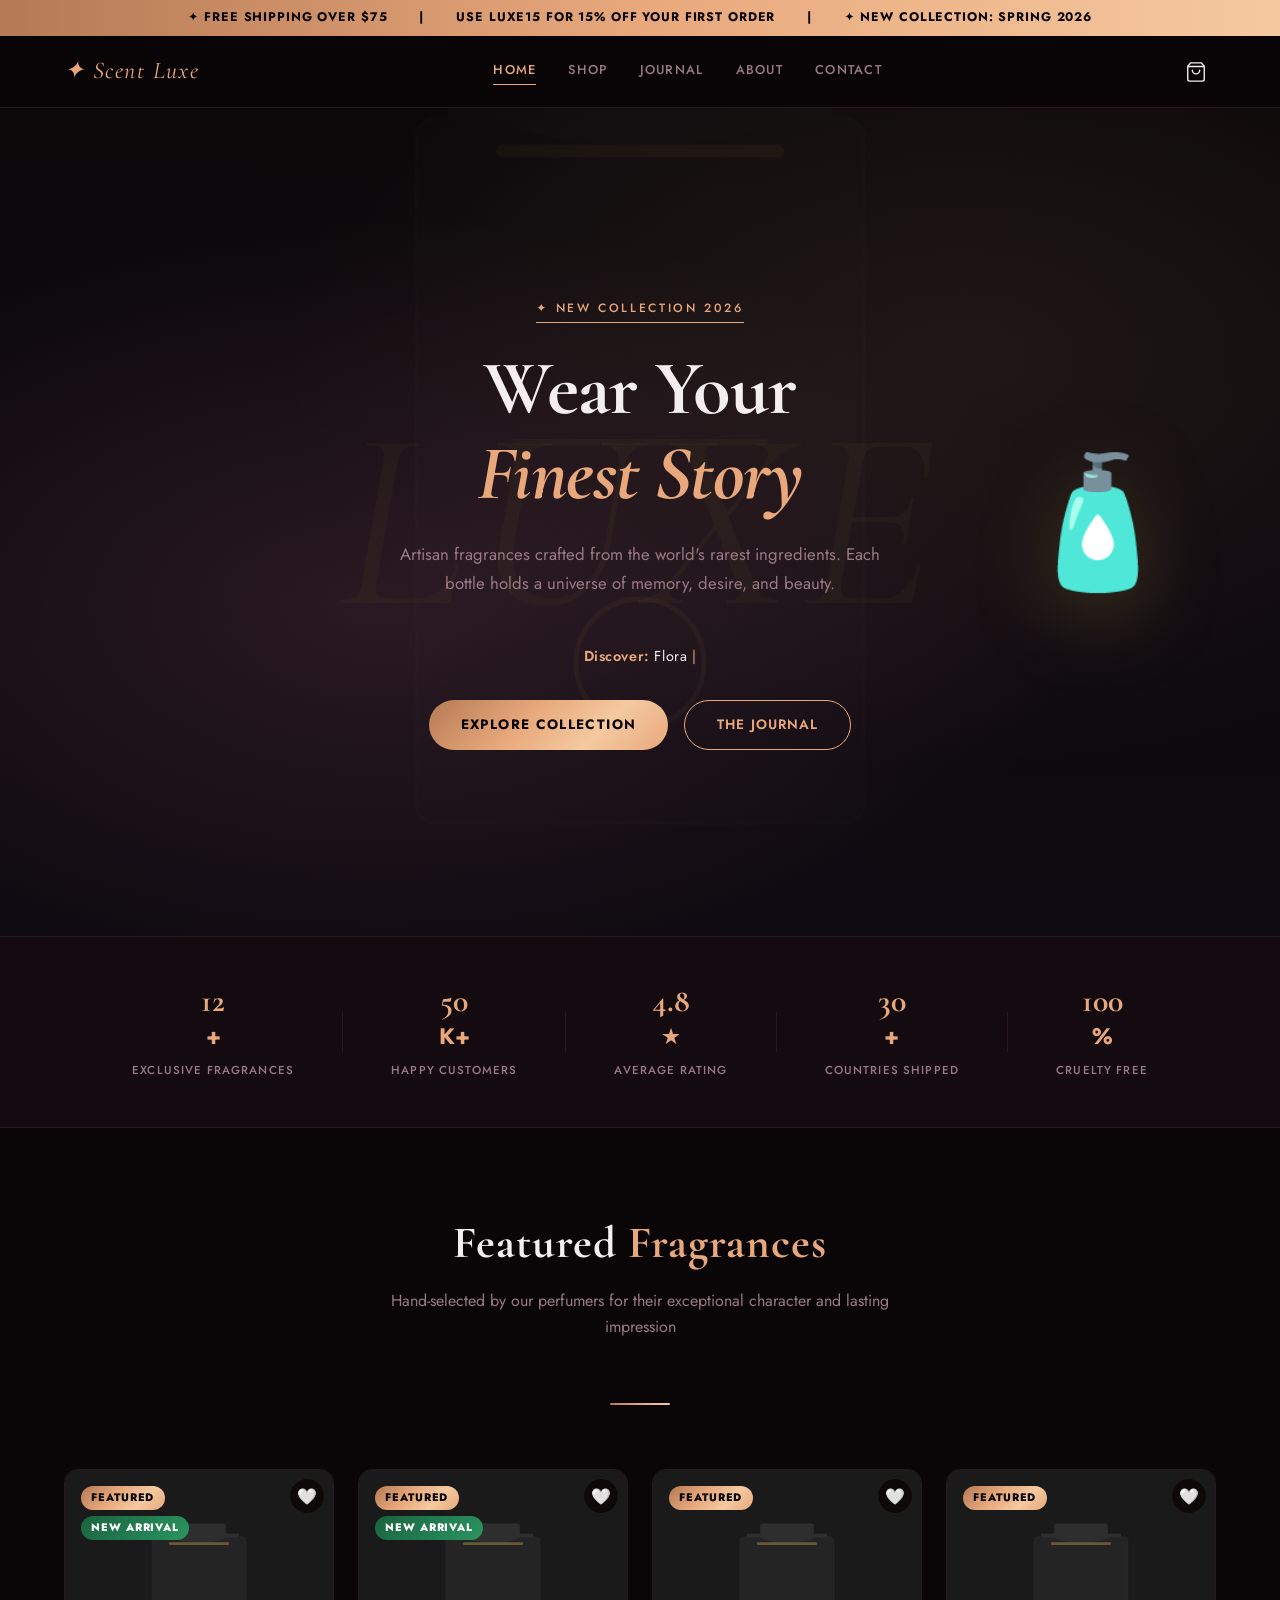
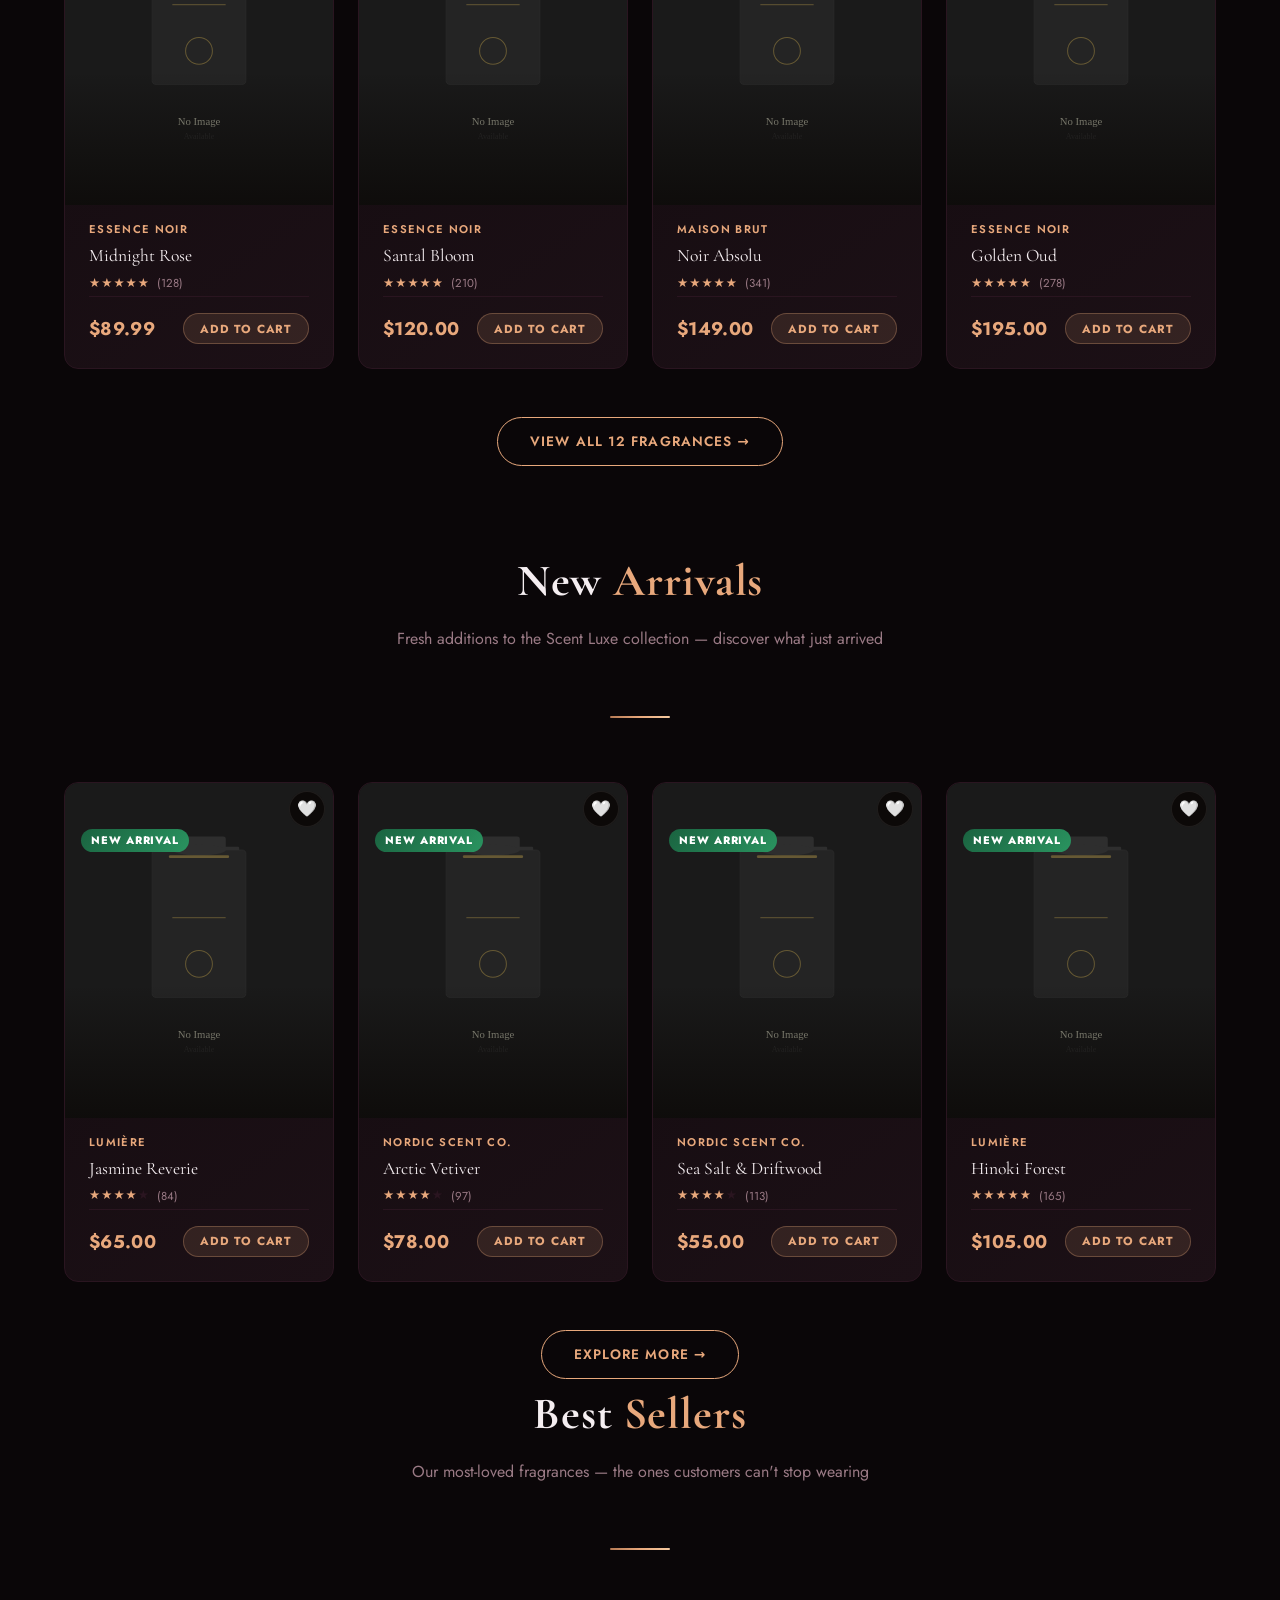
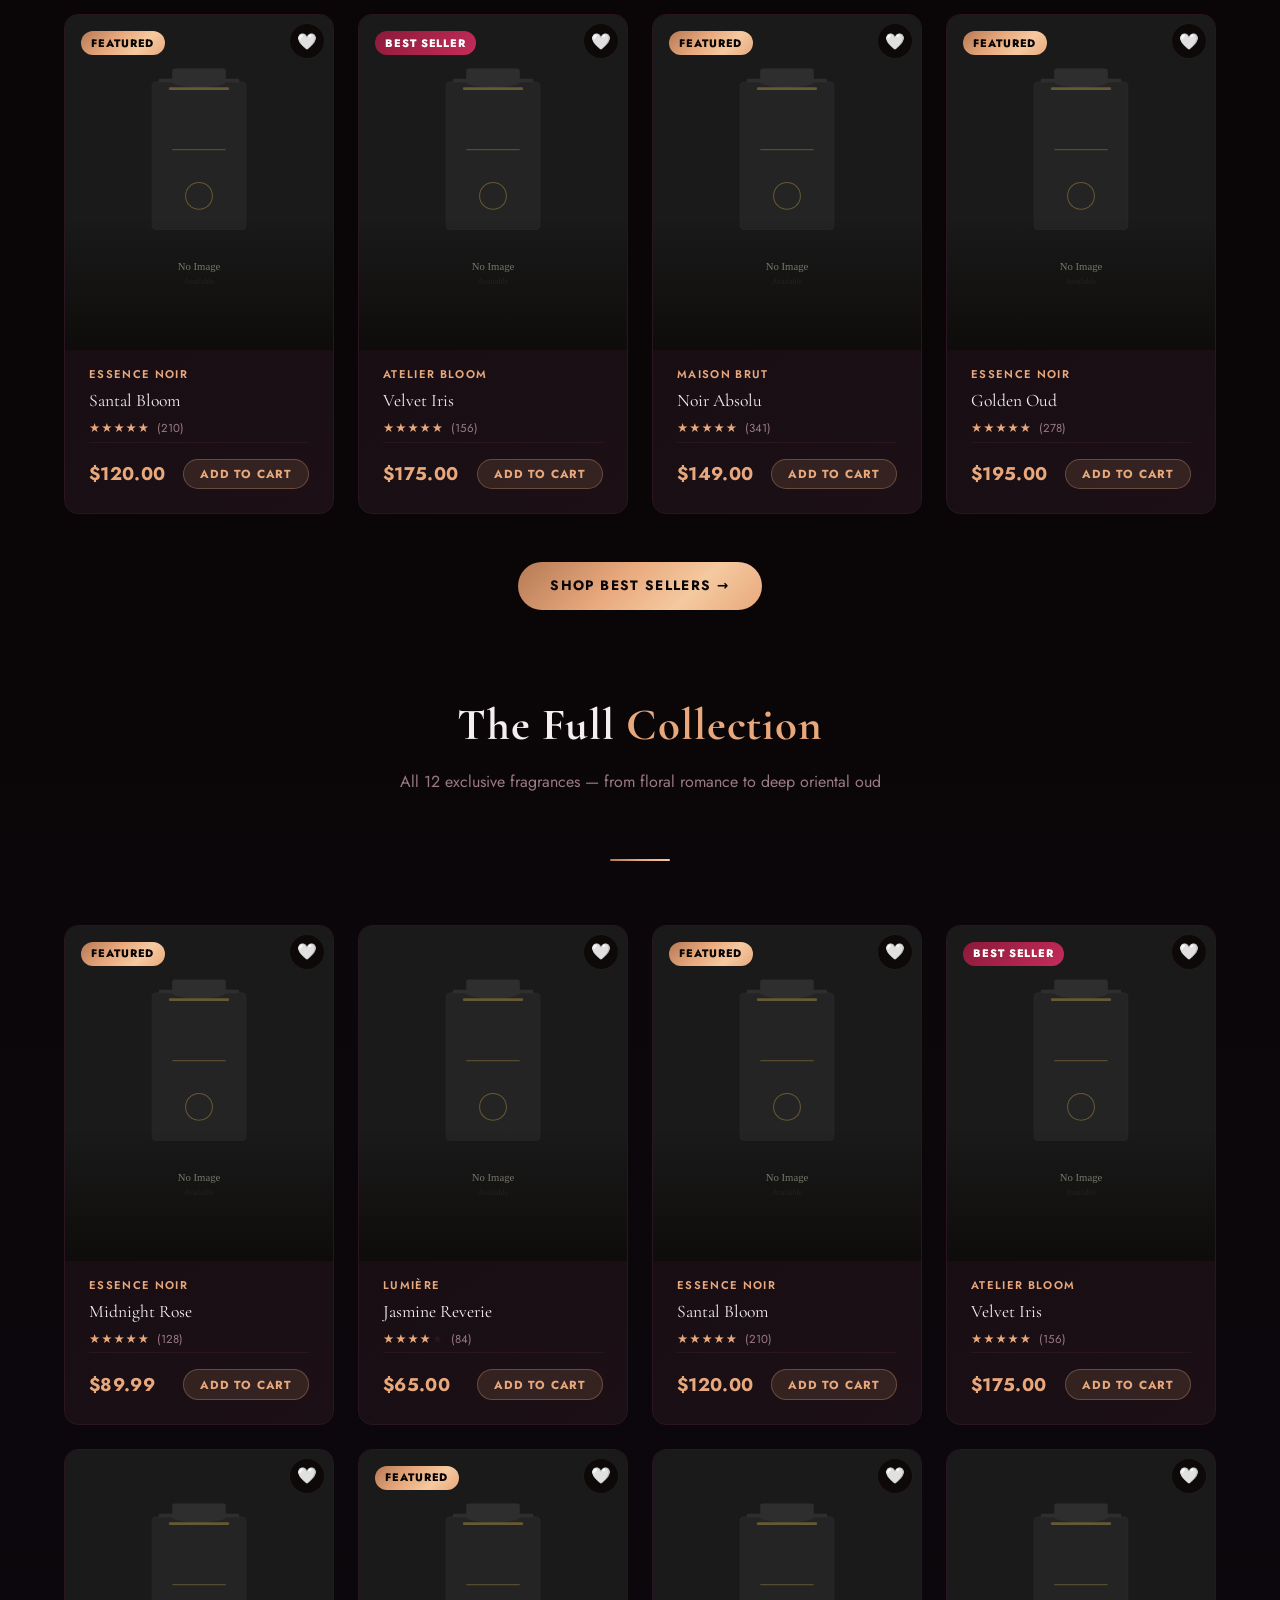
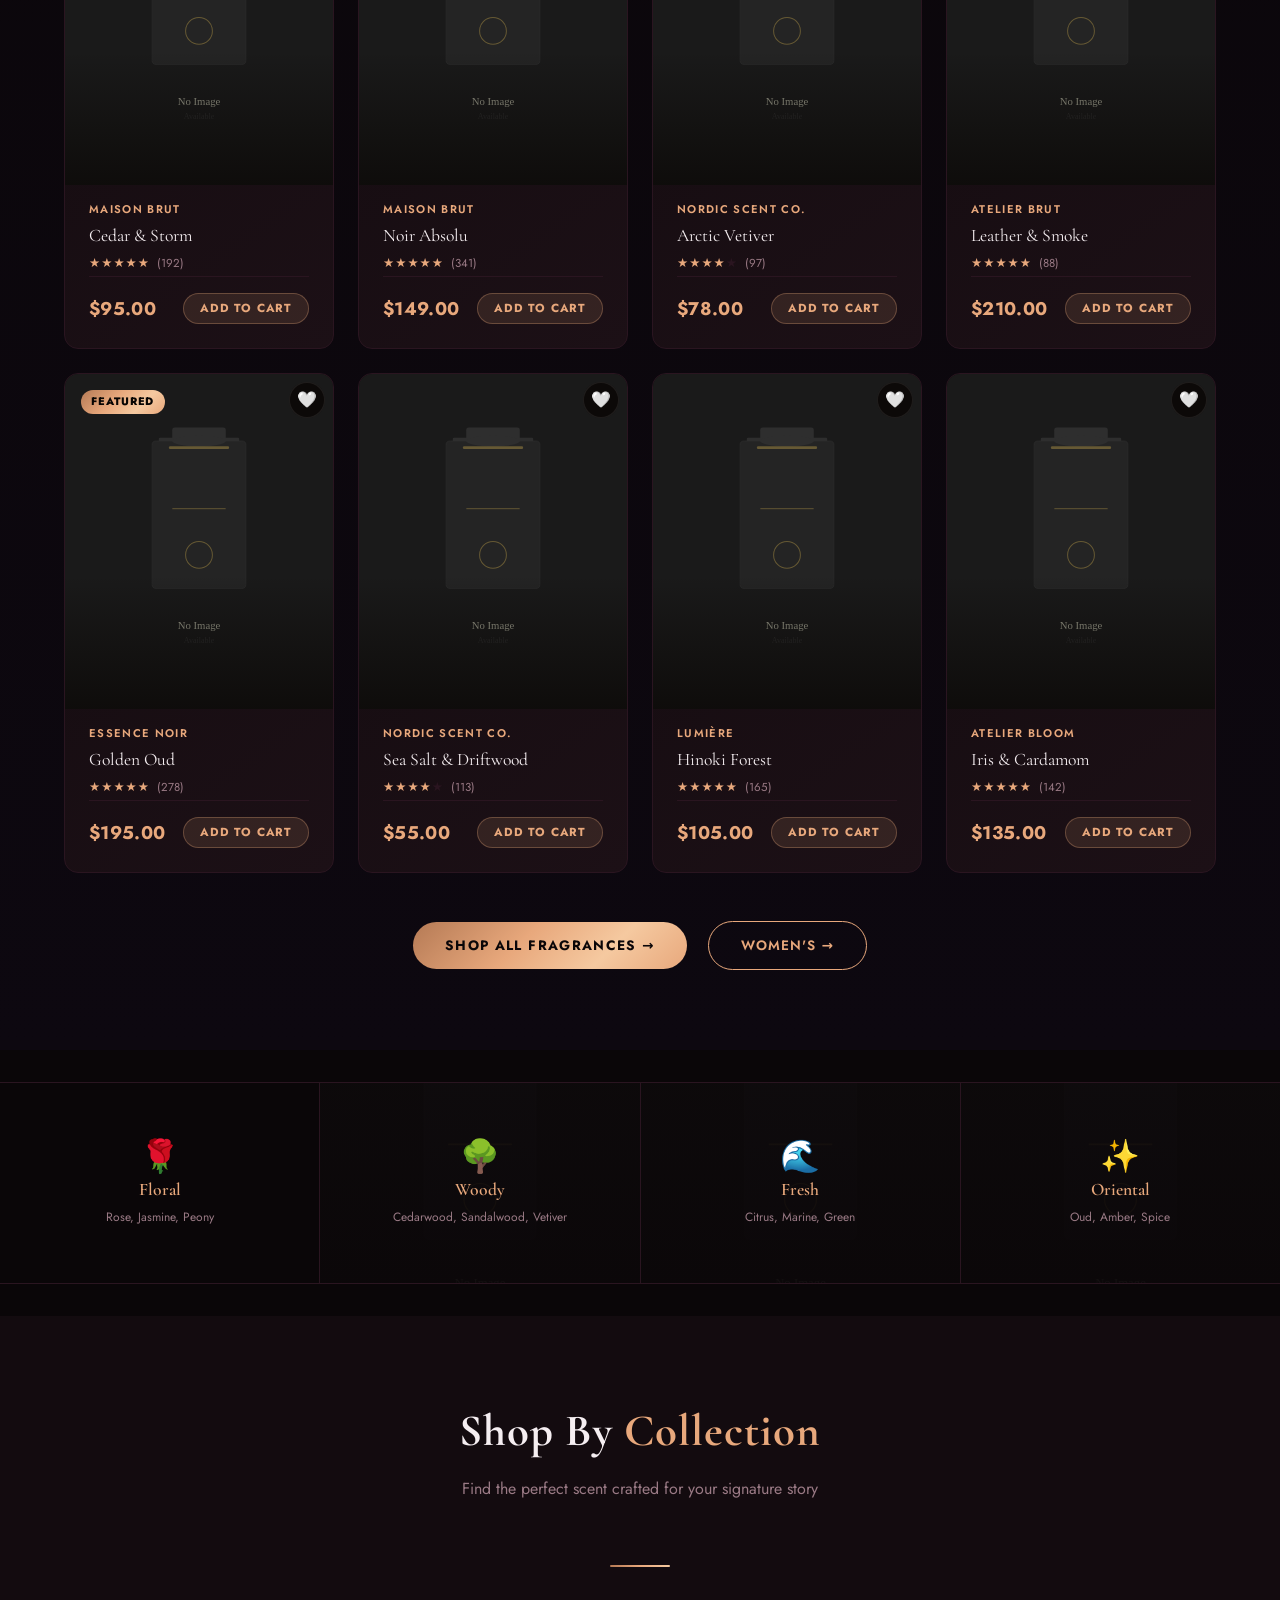
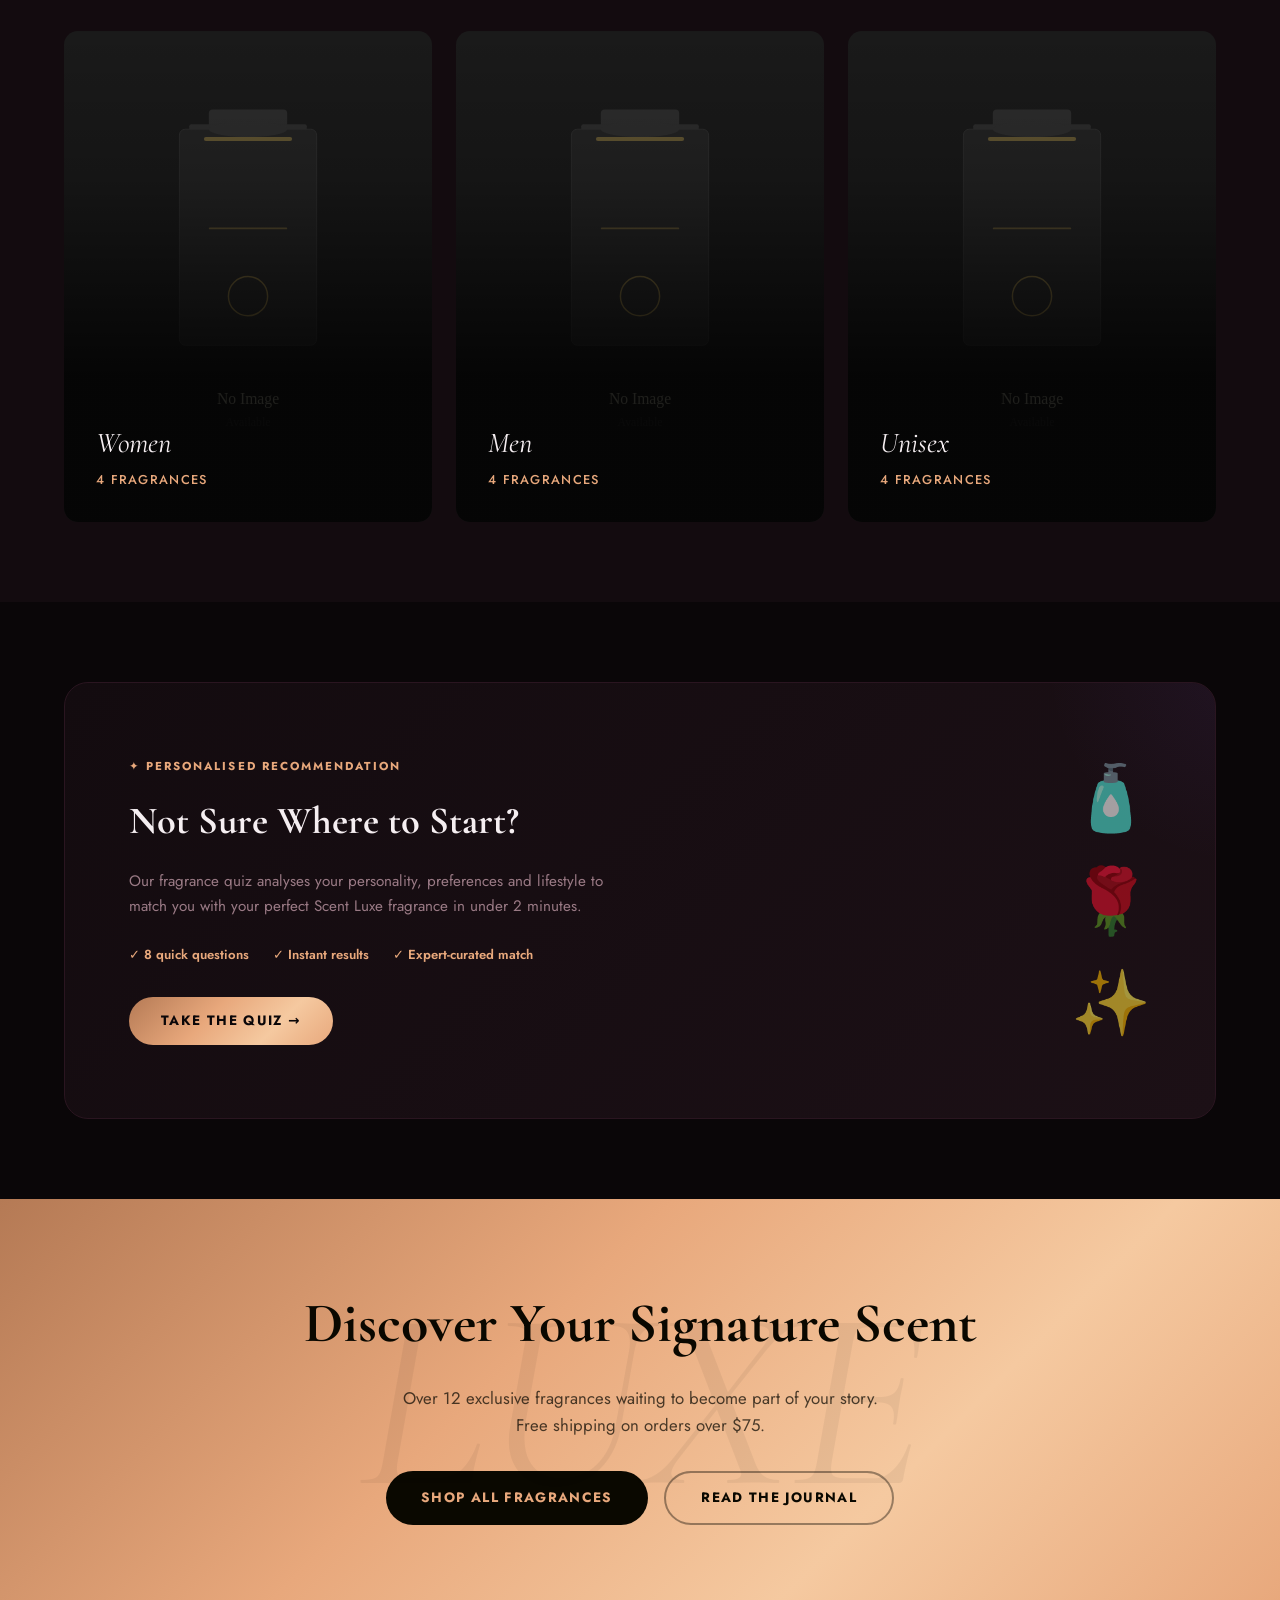
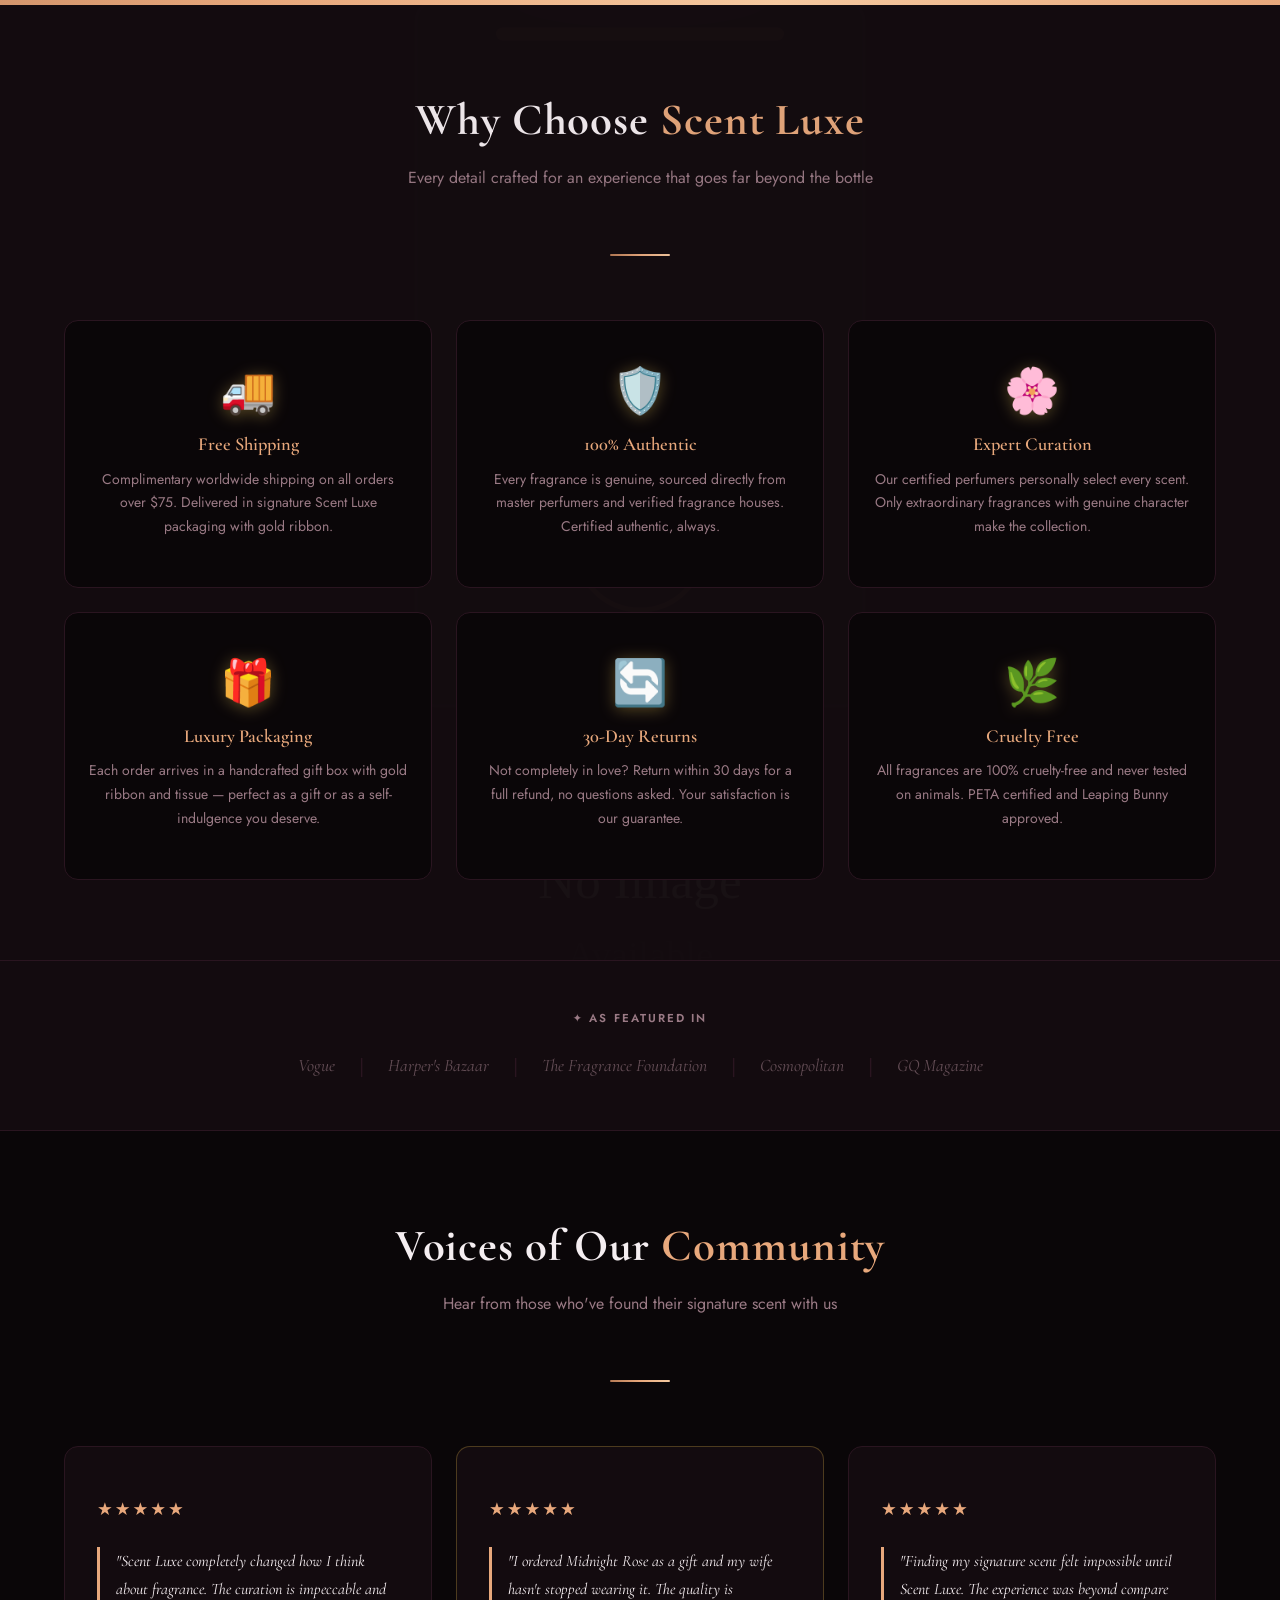
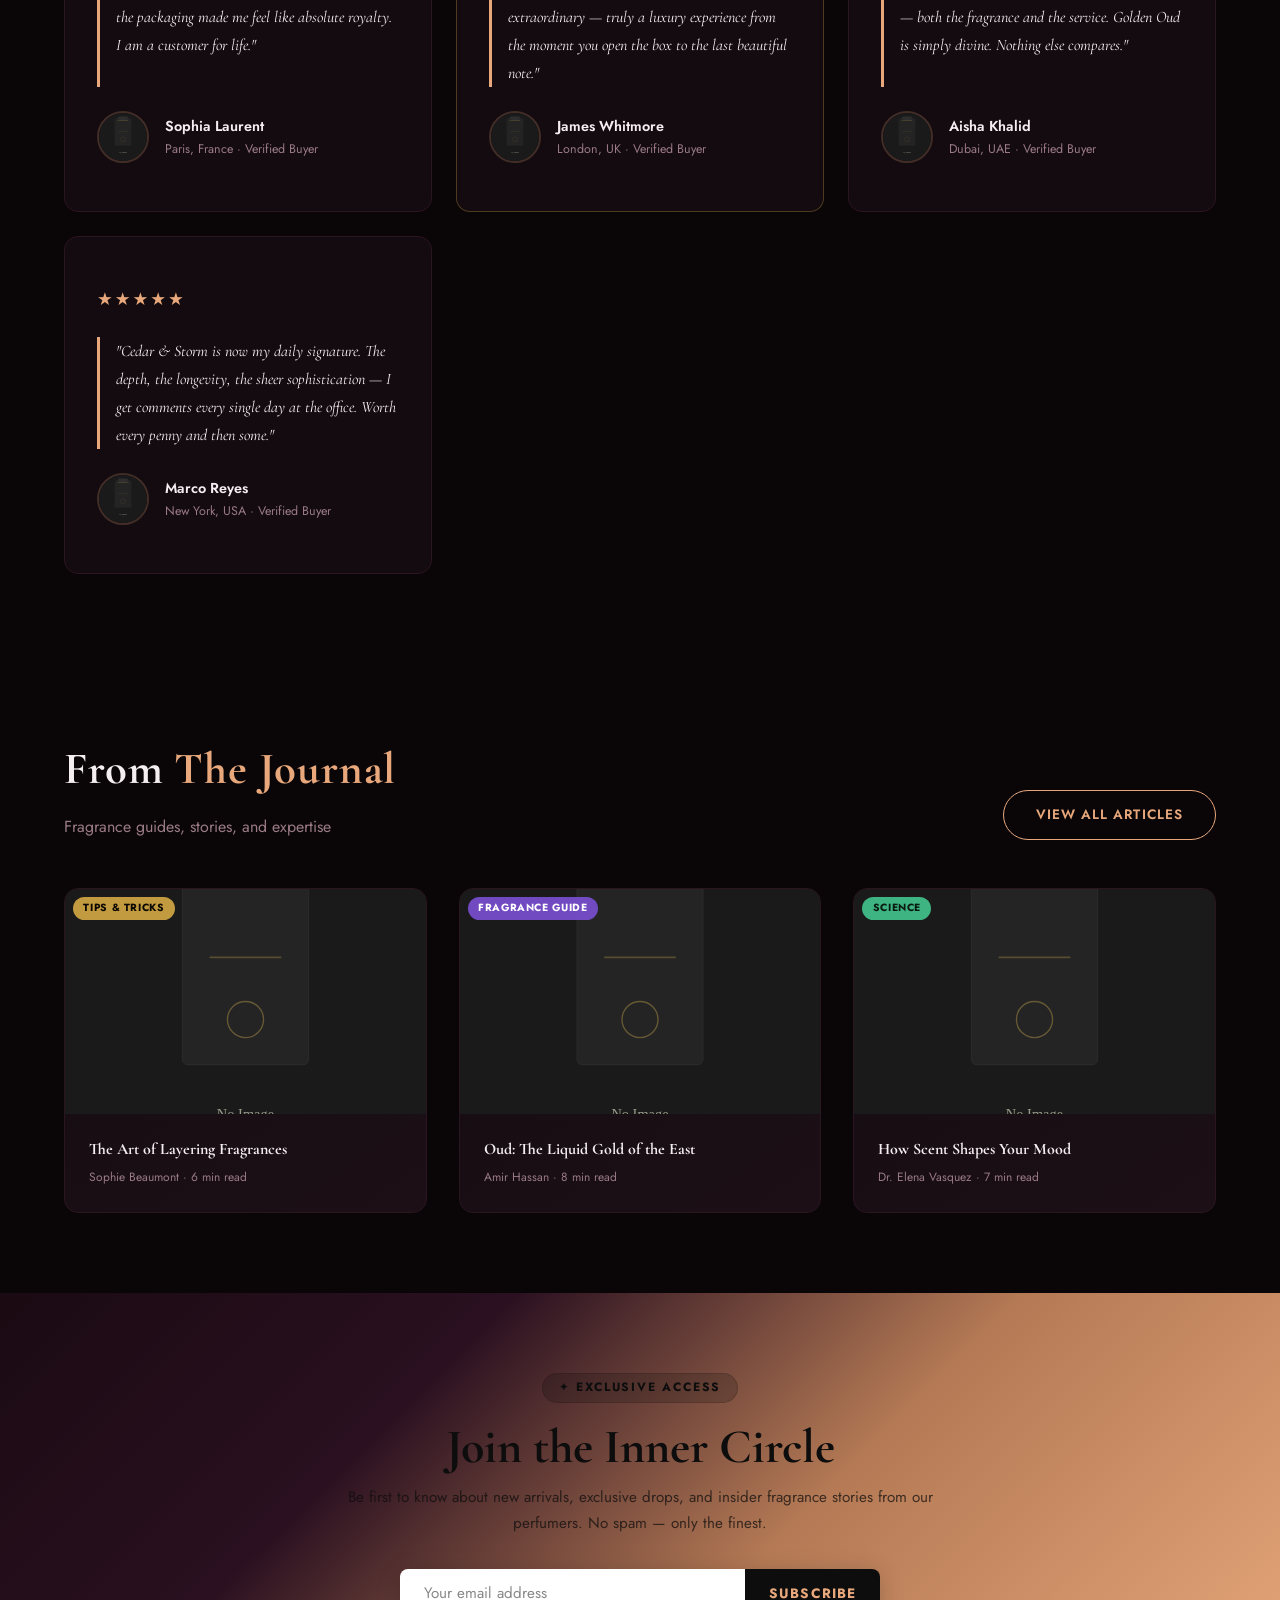
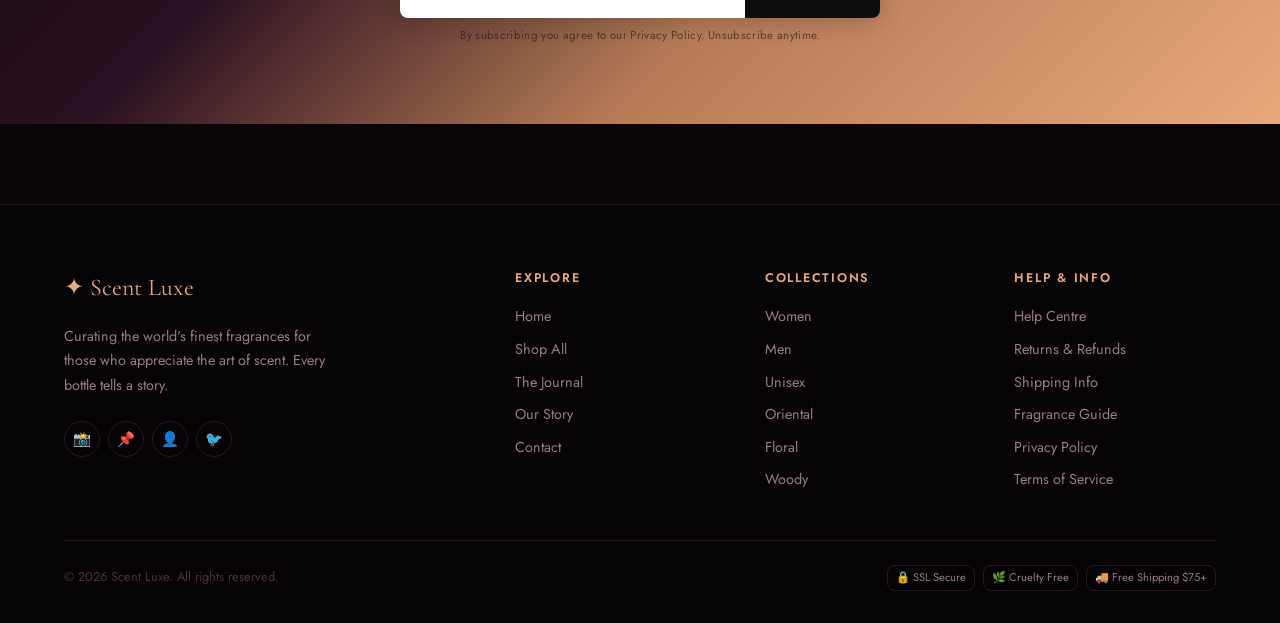
==== index.html @ cbb82a0e "feat: initial release — Scent Luxe perfume e-commerce website Complete static perfume e-commerce sit" ====
<!DOCTYPE html>
<html lang="en">
<head>
  <meta charset="UTF-8" />
  <meta name="viewport" content="width=device-width, initial-scale=1.0" />
  <meta name="description" content="Scent Luxe — Curating the world's finest perfumes and fragrances. Discover luxury artisan scents crafted from rare ingredients." />
  <title>Scent Luxe | Premium Perfumes &amp; Luxury Fragrances</title>
  <link rel="preconnect" href="https://fonts.googleapis.com" />
  <link rel="preconnect" href="https://fonts.gstatic.com" crossorigin />
  <link rel="stylesheet" href="css/style.css" />
  <link rel="stylesheet" href="css/components.css" />
  <link rel="stylesheet" href="css/navbar.css" />
  <link rel="stylesheet" href="css/home.css" />
</head>
<body>

  <div id="navbar"></div>

  <main>

    <!-- ── Hero ──────────────────────────────────── -->
    <section id="hero" aria-label="Hero banner">
      <img
        class="hero-bg-img"
        src="https://images.unsplash.com/photo-1592945403244-b3fbafd7f539?w=1600&h=900&fit=crop&q=80"
        alt=""
        aria-hidden="true"
        loading="eager"
        onerror="this.src='assets/images/placeholder.svg'"
      />
      <div class="hero-bg-text" aria-hidden="true">LUXE</div>
      <div class="hero-sparkles" aria-hidden="true">
        <span class="sparkle"></span>
        <span class="sparkle"></span>
        <span class="sparkle"></span>
        <span class="sparkle"></span>
        <span class="sparkle"></span>
        <span class="sparkle"></span>
      </div>
      <div class="hero-floating-bottle" aria-hidden="true">🧴</div>
      <div class="hero-content">
        <span class="hero-eyebrow">✦ New Collection 2026</span>
        <h1 class="hero-title">
          Wear Your<br/><em>Finest Story</em>
        </h1>
        <p class="hero-subtitle">
          Artisan fragrances crafted from the world's rarest ingredients. Each bottle holds a universe of memory, desire, and beauty.
        </p>
        <p class="hero-typing-hint" aria-label="Scent families">
          <span class="typing-prefix">Discover: </span>
          <span id="hero-typing" class="typing-text"></span>
          <span class="typing-cursor">|</span>
        </p>
        <div class="hero-actions">
          <a href="shop.html" class="btn-primary">Explore Collection</a>
          <a href="blog.html" class="btn-outline">The Journal</a>
        </div>
      </div>
    </section>

    <!-- ── Trust Stats Bar ────────────────────────── -->
    <section id="stats-bar" aria-label="Brand statistics">
      <div class="container">
        <div class="stats-bar-grid">
          <div class="stat-bar-item">
            <span class="stat-bar-num" data-target="12">0</span>
            <span class="stat-bar-suffix">+</span>
            <span class="stat-bar-label">Exclusive Fragrances</span>
          </div>
          <div class="stat-bar-divider"></div>
          <div class="stat-bar-item">
            <span class="stat-bar-num" data-target="50">0</span>
            <span class="stat-bar-suffix">K+</span>
            <span class="stat-bar-label">Happy Customers</span>
          </div>
          <div class="stat-bar-divider"></div>
          <div class="stat-bar-item">
            <span class="stat-bar-num">4.8</span>
            <span class="stat-bar-suffix">★</span>
            <span class="stat-bar-label">Average Rating</span>
          </div>
          <div class="stat-bar-divider"></div>
          <div class="stat-bar-item">
            <span class="stat-bar-num" data-target="30">0</span>
            <span class="stat-bar-suffix">+</span>
            <span class="stat-bar-label">Countries Shipped</span>
          </div>
          <div class="stat-bar-divider"></div>
          <div class="stat-bar-item">
            <span class="stat-bar-num">100</span>
            <span class="stat-bar-suffix">%</span>
            <span class="stat-bar-label">Cruelty Free</span>
          </div>
        </div>
      </div>
    </section>

    <!-- ── Featured Products ──────────────────────── -->
    <section id="featured" aria-label="Featured products" class="reveal">
      <div class="container">
        <h2 class="section-title">Featured <span class="gold">Fragrances</span></h2>
        <p class="section-subtitle">Hand-selected by our perfumers for their exceptional character and lasting impression</p>
        <div class="section-divider"></div>
        <div class="featured-grid" id="featured-grid"></div>
        <div class="featured-cta">
          <a href="shop.html" class="btn-outline">View All 12 Fragrances →</a>
        </div>
      </div>
    </section>

    <!-- ── New Arrivals ────────────────────────────── -->
    <section id="new-arrivals" aria-label="New arrivals" class="reveal">
      <div class="container">
        <h2 class="section-title">New <span class="gold">Arrivals</span></h2>
        <p class="section-subtitle">Fresh additions to the Scent Luxe collection — discover what just arrived</p>
        <div class="section-divider"></div>
        <div class="new-arrivals-grid featured-grid" id="new-arrivals-grid"></div>
        <div class="featured-cta" style="margin-top:var(--space-2xl)">
          <a href="shop.html" class="btn-outline">Explore More →</a>
        </div>
      </div>
    </section>

    <!-- ── Best Sellers ────────────────────────────── -->
    <section id="best-sellers" aria-label="Best sellers" class="reveal">
      <div class="container">
        <h2 class="section-title">Best <span class="gold">Sellers</span></h2>
        <p class="section-subtitle">Our most-loved fragrances — the ones customers can't stop wearing</p>
        <div class="section-divider"></div>
        <div class="bestsellers-grid featured-grid" id="bestsellers-grid"></div>
        <div class="featured-cta" style="margin-top:var(--space-2xl)">
          <a href="shop.html" class="btn-primary">Shop Best Sellers →</a>
        </div>
      </div>
    </section>

    <!-- ── Full Collection Preview ─────────────────── -->
    <section id="full-collection" aria-label="Full collection preview">
      <div class="container">
        <h2 class="section-title">The Full <span class="gold">Collection</span></h2>
        <p class="section-subtitle">All 12 exclusive fragrances — from floral romance to deep oriental oud</p>
        <div class="section-divider"></div>
        <div class="collection-grid" id="collection-grid"></div>
        <div class="featured-cta" style="margin-top:var(--space-2xl)">
          <a href="shop.html" class="btn-primary">Shop All Fragrances →</a>
          <a href="shop.html?cat=Women" class="btn-outline" style="margin-left:var(--space-md)">Women's →</a>
        </div>
      </div>
    </section>

    <!-- ── Scent Families Banner ───────────────────── -->
    <section id="scent-families" aria-label="Scent families" class="reveal">
      <div class="scent-families-wrap">
        <a class="scent-family-item" href="shop.html?scent=Floral" aria-label="Floral fragrances">
          <img class="sf-bg-img" src="https://images.unsplash.com/photo-1541643600914-78b084683702?w=400&h=300&fit=crop&q=80" alt="Floral fragrances" onerror="this.style.display='none'" />
          <div class="sf-overlay"></div>
          <span class="sf-icon">🌹</span>
          <span class="sf-name">Floral</span>
          <span class="sf-desc">Rose, Jasmine, Peony</span>
        </a>
        <a class="scent-family-item" href="shop.html?scent=Woody" aria-label="Woody fragrances">
          <img class="sf-bg-img" src="https://images.unsplash.com/photo-1619994121345-b61cd610c5a6?w=400&h=300&fit=crop&q=80" alt="Woody fragrances" onerror="this.src='assets/images/placeholder.svg'" />
          <div class="sf-overlay"></div>
          <span class="sf-icon">🌳</span>
          <span class="sf-name">Woody</span>
          <span class="sf-desc">Cedarwood, Sandalwood, Vetiver</span>
        </a>
        <a class="scent-family-item" href="shop.html?scent=Fresh" aria-label="Fresh fragrances">
          <img class="sf-bg-img" src="https://images.unsplash.com/photo-1614971803628-3f9b77b9d787?w=400&h=300&fit=crop&q=80" alt="Fresh fragrances" onerror="this.src='assets/images/placeholder.svg'" />
          <div class="sf-overlay"></div>
          <span class="sf-icon">🌊</span>
          <span class="sf-name">Fresh</span>
          <span class="sf-desc">Citrus, Marine, Green</span>
        </a>
        <a class="scent-family-item" href="shop.html?scent=Oriental" aria-label="Oriental fragrances">
          <img class="sf-bg-img" src="https://images.unsplash.com/photo-1593467685267-f6c456e12e52?w=400&h=300&fit=crop&q=80" alt="Oriental fragrances" onerror="this.src='assets/images/placeholder.svg'" />
          <div class="sf-overlay"></div>
          <span class="sf-icon">✨</span>
          <span class="sf-name">Oriental</span>
          <span class="sf-desc">Oud, Amber, Spice</span>
        </a>
      </div>
    </section>

    <!-- ── Categories ────────────────────────────── -->
    <section id="categories" aria-label="Shop by category" class="reveal">
      <div class="container">
        <h2 class="section-title">Shop By <span class="gold">Collection</span></h2>
        <p class="section-subtitle">Find the perfect scent crafted for your signature story</p>
        <div class="section-divider"></div>
        <div class="categories-grid" id="categories-grid"></div>
      </div>
    </section>

    <!-- ── Scent Quiz CTA ─────────────────────────── -->
    <section id="scent-quiz" aria-label="Find your scent" class="reveal">
      <div class="container">
        <div class="quiz-cta-card">
          <div class="quiz-cta-content">
            <span class="quiz-eyebrow">✦ Personalised Recommendation</span>
            <h2 class="quiz-title">Not Sure Where to Start?</h2>
            <p class="quiz-desc">Our fragrance quiz analyses your personality, preferences and lifestyle to match you with your perfect Scent Luxe fragrance in under 2 minutes.</p>
            <div class="quiz-features">
              <span class="quiz-feature">✓ 8 quick questions</span>
              <span class="quiz-feature">✓ Instant results</span>
              <span class="quiz-feature">✓ Expert-curated match</span>
            </div>
            <a href="shop.html" class="btn-primary">Take the Quiz →</a>
          </div>
          <div class="quiz-cta-visual" aria-hidden="true">
            <div class="quiz-bottle-stack">
              <span>🧴</span>
              <span>🌹</span>
              <span>✨</span>
            </div>
          </div>
        </div>
      </div>
    </section>

    <!-- ── CTA Banner ─────────────────────────────── -->
    <section id="cta-banner" aria-label="Promotional banner">
      <div class="cta-banner-inner">
        <div class="cta-banner-bg-text" aria-hidden="true">LUXE</div>
        <h2 class="cta-banner-title">Discover Your Signature Scent</h2>
        <p class="cta-banner-text">Over 12 exclusive fragrances waiting to become part of your story. Free shipping on orders over $75.</p>
        <div class="cta-banner-actions">
          <a href="shop.html" class="cta-banner-btn">Shop All Fragrances</a>
          <a href="blog.html" class="cta-banner-btn-ghost">Read The Journal</a>
        </div>
      </div>
    </section>

    <!-- ── Why Choose Us ──────────────────────────── -->
    <section id="why-us" aria-label="Why choose us" class="reveal">
      <img class="why-us-bg-img" src="https://images.unsplash.com/photo-1583467875263-d50de56eb082?w=1600&h=800&fit=crop&q=80" alt="" aria-hidden="true" loading="lazy" onerror="this.src='assets/images/placeholder.svg'" />
      <div class="container">
        <h2 class="section-title">Why Choose <span class="gold">Scent Luxe</span></h2>
        <p class="section-subtitle">Every detail crafted for an experience that goes far beyond the bottle</p>
        <div class="section-divider"></div>
        <div class="why-grid">
          <div class="why-card">
            <div class="why-icon">🚚</div>
            <div class="why-title">Free Shipping</div>
            <p class="why-desc">Complimentary worldwide shipping on all orders over $75. Delivered in signature Scent Luxe packaging with gold ribbon.</p>
          </div>
          <div class="why-card">
            <div class="why-icon">🛡️</div>
            <div class="why-title">100% Authentic</div>
            <p class="why-desc">Every fragrance is genuine, sourced directly from master perfumers and verified fragrance houses. Certified authentic, always.</p>
          </div>
          <div class="why-card">
            <div class="why-icon">🌸</div>
            <div class="why-title">Expert Curation</div>
            <p class="why-desc">Our certified perfumers personally select every scent. Only extraordinary fragrances with genuine character make the collection.</p>
          </div>
          <div class="why-card">
            <div class="why-icon">🎁</div>
            <div class="why-title">Luxury Packaging</div>
            <p class="why-desc">Each order arrives in a handcrafted gift box with gold ribbon and tissue — perfect as a gift or as a self-indulgence you deserve.</p>
          </div>
          <div class="why-card">
            <div class="why-icon">🔄</div>
            <div class="why-title">30-Day Returns</div>
            <p class="why-desc">Not completely in love? Return within 30 days for a full refund, no questions asked. Your satisfaction is our guarantee.</p>
          </div>
          <div class="why-card">
            <div class="why-icon">🌿</div>
            <div class="why-title">Cruelty Free</div>
            <p class="why-desc">All fragrances are 100% cruelty-free and never tested on animals. PETA certified and Leaping Bunny approved.</p>
          </div>
        </div>
      </div>
    </section>

    <!-- ── Press / As Seen In ─────────────────────── -->
    <section id="press" aria-label="Press mentions" class="reveal">
      <div class="container">
        <p class="press-label">✦ As Featured In</p>
        <div class="press-logos">
          <span class="press-logo">Vogue</span>
          <span class="press-divider">|</span>
          <span class="press-logo">Harper's Bazaar</span>
          <span class="press-divider">|</span>
          <span class="press-logo">The Fragrance Foundation</span>
          <span class="press-divider">|</span>
          <span class="press-logo">Cosmopolitan</span>
          <span class="press-divider">|</span>
          <span class="press-logo">GQ Magazine</span>
        </div>
      </div>
    </section>

    <!-- ── Testimonials ────────────────────────────── -->
    <section id="testimonials" aria-label="Customer testimonials" class="reveal">
      <div class="container">
        <h2 class="section-title">Voices of Our <span class="gold">Community</span></h2>
        <p class="section-subtitle">Hear from those who've found their signature scent with us</p>
        <div class="section-divider"></div>
        <div class="testimonials-grid">
          <div class="testimonial-card">
            <div class="testimonial-stars">★★★★★</div>
            <blockquote class="testimonial-quote">"Scent Luxe completely changed how I think about fragrance. The curation is impeccable and the packaging made me feel like absolute royalty. I am a customer for life."</blockquote>
            <div class="testimonial-author">
              <img class="testimonial-avatar" src="https://images.unsplash.com/photo-1494790108377-be9c29b29330?w=80&h=80&fit=crop&q=80" alt="Sophia Laurent" onerror="this.src='assets/images/placeholder.svg'" />
              <div>
                <div class="testimonial-name">Sophia Laurent</div>
                <div class="testimonial-location">Paris, France · Verified Buyer</div>
              </div>
            </div>
          </div>
          <div class="testimonial-card testimonial-featured">
            <div class="testimonial-stars">★★★★★</div>
            <blockquote class="testimonial-quote">"I ordered Midnight Rose as a gift and my wife hasn't stopped wearing it. The quality is extraordinary — truly a luxury experience from the moment you open the box to the last beautiful note."</blockquote>
            <div class="testimonial-author">
              <img class="testimonial-avatar" src="https://images.unsplash.com/photo-1472099645785-5658abf4ff4e?w=80&h=80&fit=crop&q=80" alt="James Whitmore" onerror="this.src='assets/images/placeholder.svg'" />
              <div>
                <div class="testimonial-name">James Whitmore</div>
                <div class="testimonial-location">London, UK · Verified Buyer</div>
              </div>
            </div>
          </div>
          <div class="testimonial-card">
            <div class="testimonial-stars">★★★★★</div>
            <blockquote class="testimonial-quote">"Finding my signature scent felt impossible until Scent Luxe. The experience was beyond compare — both the fragrance and the service. Golden Oud is simply divine. Nothing else compares."</blockquote>
            <div class="testimonial-author">
              <img class="testimonial-avatar" src="https://images.unsplash.com/photo-1573496359142-b8d87734a5a2?w=80&h=80&fit=crop&q=80" alt="Aisha Khalid" onerror="this.src='assets/images/placeholder.svg'" />
              <div>
                <div class="testimonial-name">Aisha Khalid</div>
                <div class="testimonial-location">Dubai, UAE · Verified Buyer</div>
              </div>
            </div>
          </div>
          <div class="testimonial-card">
            <div class="testimonial-stars">★★★★★</div>
            <blockquote class="testimonial-quote">"Cedar &amp; Storm is now my daily signature. The depth, the longevity, the sheer sophistication — I get comments every single day at the office. Worth every penny and then some."</blockquote>
            <div class="testimonial-author">
              <img class="testimonial-avatar" src="https://images.unsplash.com/photo-1500648767791-00dcc994a43e?w=80&h=80&fit=crop&q=80" alt="Marco Reyes" onerror="this.src='assets/images/placeholder.svg'" />
              <div>
                <div class="testimonial-name">Marco Reyes</div>
                <div class="testimonial-location">New York, USA · Verified Buyer</div>
              </div>
            </div>
          </div>
        </div>
      </div>
    </section>

    <!-- ── From the Journal ───────────────────────── -->
    <section id="journal-preview" aria-label="Latest journal articles" class="reveal">
      <div class="container">
        <div class="journal-preview-header">
          <div>
            <h2 class="section-title" style="text-align:left">From <span class="gold">The Journal</span></h2>
            <p class="section-subtitle" style="text-align:left;margin:0">Fragrance guides, stories, and expertise</p>
          </div>
          <a href="blog.html" class="btn-outline">View All Articles</a>
        </div>
        <div class="journal-preview-grid">
          <a href="blog.html#article-layering" class="journal-preview-card">
            <div class="jp-img-wrap">
              <img src="https://images.unsplash.com/photo-1541643600914-78b084683702?w=500&h=320&fit=crop&q=80" alt="Fragrance layering guide" onerror="this.src='assets/images/placeholder.svg'" />
              <span class="jp-badge">Tips &amp; Tricks</span>
            </div>
            <div class="jp-body">
              <h3 class="jp-title">The Art of Layering Fragrances</h3>
              <p class="jp-meta">Sophie Beaumont · 6 min read</p>
            </div>
          </a>
          <a href="blog.html#article-oud" class="journal-preview-card">
            <div class="jp-img-wrap">
              <img src="https://images.unsplash.com/photo-1598300042247-d088f8ab3a91?w=500&h=320&fit=crop&q=80" alt="Oud fragrance guide" onerror="this.src='assets/images/placeholder.svg'" />
              <span class="jp-badge guide">Fragrance Guide</span>
            </div>
            <div class="jp-body">
              <h3 class="jp-title">Oud: The Liquid Gold of the East</h3>
              <p class="jp-meta">Amir Hassan · 8 min read</p>
            </div>
          </a>
          <a href="blog.html#article-psychology" class="journal-preview-card">
            <div class="jp-img-wrap">
              <img src="https://images.unsplash.com/photo-1526510747491-58f928ec870f?w=500&h=320&fit=crop&q=80" alt="Psychology of scent" onerror="this.src='assets/images/placeholder.svg'" />
              <span class="jp-badge science">Science</span>
            </div>
            <div class="jp-body">
              <h3 class="jp-title">How Scent Shapes Your Mood</h3>
              <p class="jp-meta">Dr. Elena Vasquez · 7 min read</p>
            </div>
          </a>
        </div>
      </div>
    </section>

    <!-- ── Newsletter ──────────────────────────────── -->
    <section id="newsletter" aria-label="Newsletter signup" class="reveal">
      <div class="newsletter-section">
        <div class="newsletter-content">
          <div class="newsletter-badge">✦ Exclusive Access</div>
          <h2 class="newsletter-title">Join the Inner Circle</h2>
          <p class="newsletter-desc">Be first to know about new arrivals, exclusive drops, and insider fragrance stories from our perfumers. No spam — only the finest.</p>
          <form class="newsletter-form" id="newsletter-form" novalidate>
            <div class="newsletter-input-wrap">
              <input type="email" class="newsletter-input" placeholder="Your email address" id="newsletter-email" required />
              <button type="submit" class="newsletter-btn">Subscribe</button>
            </div>
            <p class="newsletter-privacy">By subscribing you agree to our Privacy Policy. Unsubscribe anytime.</p>
          </form>
        </div>
        <img class="newsletter-deco" src="https://images.unsplash.com/photo-1541643600914-78b084683702?w=400&h=400&fit=crop&q=80" alt="" aria-hidden="true" loading="lazy" onerror="this.style.display='none'" />
      </div>
    </section>

  </main>

  <div id="footer"></div>

  <script src="js/data/products.js"></script>
  <script src="js/cart.js"></script>
  <script src="js/navbar.js"></script>
  <script src="js/utils.js"></script>
  <script src="js/home.js"></script>
</body>
</html>
---- css/style.css ----
/* ============================================================
   GLOBAL DESIGN TOKENS & RESET — Rose Velvet Theme
   Feature: 008-perfume-static-site
   ============================================================ */

@import url('https://fonts.googleapis.com/css2?family=Cormorant+Garamond:ital,wght@0,400;0,600;0,700;1,400;1,600&family=Jost:wght@300;400;500;600&display=swap');

:root {
  /* ── Background & Surfaces ──────────────────── */
  --color-bg:          #0A0608;   /* Deep midnight black-burgundy */
  --color-surface:     #130B0F;   /* Very dark wine */
  --color-surface-2:   #1C1016;   /* Dark plum card */
  --color-surface-3:   #241420;   /* Elevated hover */

  /* ── Rose Gold Palette ──────────────────────── */
  --color-gold:        #E8A87C;   /* Warm rose copper / peach gold */
  --color-gold-light:  #F5C9A0;   /* Champagne peach */
  --color-gold-dark:   #B57A55;   /* Deep copper */
  --color-gold-subtle: rgba(232,168,124,0.08);

  /* ── Accent Colors ──────────────────────────── */
  --color-purple:      #C46D8F;   /* Dusty rose / mauve */
  --color-purple-soft: rgba(196,109,143,0.12);
  --color-rose:        #E8A4B8;   /* Soft baby pink */

  /* ── Text ───────────────────────────────────── */
  --color-text:        #F5EEF1;   /* Warm cream with blush */
  --color-text-muted:  #9A7A85;   /* Muted rose-grey */
  --color-text-dim:    #4A2F3A;   /* Deep plum dim */

  /* ── Borders ────────────────────────────────── */
  --color-border:      #2A1520;   /* Dark plum border */
  --color-border-gold: rgba(232,168,124,0.22);
  --color-border-glow: rgba(232,168,124,0.55);

  /* ── Semantic ───────────────────────────────── */
  --color-error:       #FC5C7D;
  --color-success:     #43CF93;
  --color-warning:     #FFC847;

  /* ── Gradients ──────────────────────────────── */
  --gradient-gold:     linear-gradient(135deg, #B57A55 0%, #E8A87C 40%, #F5C9A0 70%, #E8A87C 100%);
  --gradient-gold-h:   linear-gradient(90deg, #B57A55 0%, #E8A87C 50%, #F5C9A0 100%);
  --gradient-hero:     radial-gradient(ellipse at 20% 50%, rgba(196,109,143,0.22) 0%, transparent 60%),
                       radial-gradient(ellipse at 80% 15%, rgba(232,168,124,0.12) 0%, transparent 50%),
                       linear-gradient(180deg, #0A0608 0%, #0D0810 100%);
  --gradient-card:     linear-gradient(145deg, #130B0F, #1C1016);
  --gradient-section:  linear-gradient(180deg, #0A0608 0%, #0D0810 100%);
  --gradient-purple:   linear-gradient(135deg, rgba(196,109,143,0.2), rgba(196,109,143,0.05));

  /* ── Typography ─────────────────────────────── */
  --font-heading: 'Cormorant Garamond', Georgia, 'Times New Roman', serif;
  --font-body:    'Jost', 'Segoe UI', system-ui, -apple-system, sans-serif;

  /* ── Spacing ────────────────────────────────── */
  --space-xs:  0.25rem;
  --space-sm:  0.5rem;
  --space-md:  1rem;
  --space-lg:  1.5rem;
  --space-xl:  2rem;
  --space-2xl: 3rem;
  --space-3xl: 4rem;
  --space-4xl: 5rem;

  /* ── Border Radius ──────────────────────────── */
  --radius:     8px;
  --radius-lg:  14px;
  --radius-xl:  24px;
  --radius-full: 9999px;

  /* ── Shadows ────────────────────────────────── */
  --shadow-sm:   0 2px 8px rgba(0,0,0,0.5);
  --shadow-md:   0 4px 20px rgba(0,0,0,0.6);
  --shadow-lg:   0 8px 40px rgba(0,0,0,0.7);
  --shadow-gold: 0 0 28px rgba(232,168,124,0.4), 0 4px 12px rgba(0,0,0,0.4);
  --shadow-card: 0 4px 24px rgba(0,0,0,0.55), inset 0 1px 0 rgba(255,255,255,0.04);

  /* ── Layout ─────────────────────────────────── */
  --container-max:   1200px;
  --announcement-h:  36px;
  --navbar-h:        72px;

  /* ── Transitions ────────────────────────────── */
  --transition:       0.3s ease;
  --transition-fast:  0.15s ease;
  --transition-slow:  0.5s ease;
}

/* ── Reset ─────────────────────────────────────── */
*, *::before, *::after {
  box-sizing: border-box;
  margin: 0;
  padding: 0;
}

html {
  scroll-behavior: smooth;
  font-size: 16px;
}

body {
  background-color: var(--color-bg);
  color: var(--color-text);
  font-family: var(--font-body);
  font-weight: 400;
  line-height: 1.6;
  -webkit-font-smoothing: antialiased;
  padding-top: calc(var(--navbar-h) + var(--announcement-h));
  overflow-x: hidden;
}

/* Custom Scrollbar */
::-webkit-scrollbar { width: 5px; }
::-webkit-scrollbar-track { background: #060306; }
::-webkit-scrollbar-thumb { background: #4A2F3A; border-radius: 3px; }
::-webkit-scrollbar-thumb:hover { background: var(--color-gold); }

/* Selection */
::selection { background: var(--color-gold); color: #0A0608; }

img { display: block; max-width: 100%; }
a { color: inherit; text-decoration: none; }
button { cursor: pointer; border: none; background: none; font-family: inherit; }
input, textarea, select { font-family: inherit; }
ul, ol { list-style: none; }

/* ── Container ──────────────────────────────────── */
.container {
  max-width: var(--container-max);
  margin: 0 auto;
  padding: 0 var(--space-lg);
}

/* ── Section Titles ─────────────────────────────── */
.section-title {
  font-family: var(--font-heading);
  font-size: clamp(1.8rem, 4vw, 2.8rem);
  color: var(--color-text);
  text-align: center;
  margin-bottom: var(--space-sm);
  letter-spacing: 0.02em;
}

.section-title .gold { color: var(--color-gold); }

.section-subtitle {
  text-align: center;
  color: var(--color-text-muted);
  font-size: 1rem;
  margin-bottom: var(--space-3xl);
  max-width: 520px;
  margin-left: auto;
  margin-right: auto;
}

.section-divider {
  width: 60px;
  height: 2px;
  background: var(--gradient-gold-h);
  margin: var(--space-md) auto var(--space-3xl);
  border-radius: 2px;
}

/* ── Buttons ────────────────────────────────────── */
.btn-primary {
  display: inline-flex;
  align-items: center;
  justify-content: center;
  gap: var(--space-sm);
  background: var(--gradient-gold);
  color: #0A0608;
  font-family: var(--font-body);
  font-weight: 700;
  font-size: 0.85rem;
  letter-spacing: 0.1em;
  text-transform: uppercase;
  padding: 0.8rem 2rem;
  border-radius: var(--radius-full);
  border: none;
  cursor: pointer;
  transition: transform var(--transition-fast), box-shadow var(--transition);
  position: relative;
  overflow: hidden;
}

.btn-primary::after {
  content: '';
  position: absolute;
  top: 0;
  left: -100%;
  width: 60%;
  height: 100%;
  background: linear-gradient(120deg, transparent, rgba(255,255,255,0.3), transparent);
  transform: skewX(-20deg);
}

.btn-primary:hover {
  transform: translateY(-2px);
  box-shadow: var(--shadow-gold);
}

.btn-primary:hover::after {
  animation: shine 0.55s ease forwards;
}

.btn-outline {
  display: inline-flex;
  align-items: center;
  justify-content: center;
  gap: var(--space-sm);
  background: transparent;
  color: var(--color-gold);
  font-family: var(--font-body);
  font-weight: 600;
  font-size: 0.85rem;
  letter-spacing: 0.08em;
  text-transform: uppercase;
  padding: 0.8rem 2rem;
  border-radius: var(--radius-full);
  border: 1.5px solid var(--color-gold);
  cursor: pointer;
  transition: background var(--transition), color var(--transition), box-shadow var(--transition);
}

.btn-outline:hover {
  background: var(--color-gold);
  color: #0A0608;
  box-shadow: var(--shadow-gold);
}

/* ── Tags ───────────────────────────────────────── */
.tag {
  display: inline-block;
  padding: 0.2rem 0.65rem;
  background: rgba(232,168,124,0.1);
  border: 1px solid rgba(232,168,124,0.25);
  color: var(--color-gold);
  font-size: 0.72rem;
  border-radius: var(--radius-full);
  text-transform: uppercase;
  letter-spacing: 0.05em;
}

/* ── Breadcrumb ─────────────────────────────────── */
.breadcrumb {
  display: flex;
  align-items: center;
  gap: var(--space-sm);
  color: var(--color-text-muted);
  font-size: 0.85rem;
  margin-bottom: var(--space-xl);
}
.breadcrumb a { color: var(--color-gold); transition: color var(--transition-fast); }
.breadcrumb a:hover { color: var(--color-gold-light); }
.breadcrumb span { color: var(--color-text-muted); }

/* ── Page section padding ───────────────────────── */
.page-section { padding: var(--space-4xl) 0; }

/* ── Footer ─────────────────────────────────────── */
footer {
  background: #060306;
  border-top: 1px solid var(--color-border);
  padding: var(--space-3xl) 0 var(--space-xl);
  margin-top: var(--space-4xl);
}

.footer-grid {
  display: grid;
  grid-template-columns: 2fr 1fr 1fr 1fr;
  gap: var(--space-2xl);
  margin-bottom: var(--space-2xl);
}

.footer-brand-name {
  font-family: var(--font-heading);
  font-size: 1.5rem;
  color: var(--color-gold);
  margin-bottom: var(--space-md);
}

.footer-desc {
  color: var(--color-text-muted);
  font-size: 0.9rem;
  line-height: 1.7;
  max-width: 280px;
  margin-bottom: var(--space-lg);
}

.footer-social {
  display: flex;
  gap: var(--space-sm);
}

.footer-social a {
  width: 36px;
  height: 36px;
  border-radius: 50%;
  border: 1px solid var(--color-border);
  display: flex;
  align-items: center;
  justify-content: center;
  font-size: 0.9rem;
  color: var(--color-text-muted);
  transition: border-color var(--transition-fast), color var(--transition-fast), background var(--transition-fast);
}

.footer-social a:hover {
  border-color: var(--color-gold);
  color: var(--color-gold);
  background: rgba(232,168,124,0.08);
}

.footer-heading {
  font-size: 0.78rem;
  letter-spacing: 0.14em;
  text-transform: uppercase;
  color: var(--color-gold);
  font-weight: 600;
  margin-bottom: var(--space-md);
}

.footer-links {
  display: flex;
  flex-direction: column;
  gap: 0.6rem;
}

.footer-links a {
  color: var(--color-text-muted);
  font-size: 0.9rem;
  transition: color var(--transition-fast), padding-left var(--transition-fast);
}

.footer-links a:hover {
  color: var(--color-gold);
  padding-left: 4px;
}

.footer-bottom {
  border-top: 1px solid var(--color-border);
  padding-top: var(--space-lg);
  display: flex;
  justify-content: space-between;
  align-items: center;
  color: var(--color-text-dim);
  font-size: 0.8rem;
}

.footer-badges {
  display: flex;
  gap: var(--space-sm);
  align-items: center;
  font-size: 0.75rem;
  color: var(--color-text-muted);
}

.footer-badge {
  padding: 0.2rem 0.5rem;
  border: 1px solid var(--color-border);
  border-radius: var(--radius);
  font-size: 0.7rem;
}

@media (max-width: 767px) {
  .footer-grid { grid-template-columns: 1fr 1fr; gap: var(--space-xl); }
  .footer-bottom { flex-direction: column; gap: var(--space-sm); text-align: center; }
}
@media (max-width: 480px) {
  .footer-grid { grid-template-columns: 1fr; }
}

/* ── Announcement bar ───────────────────────────── */
.announcement-bar {
  position: fixed;
  top: 0; left: 0; right: 0;
  height: var(--announcement-h, 36px);
  background: var(--gradient-gold-h);
  color: #0A0608;
  font-size: 0.78rem;
  font-weight: 700;
  letter-spacing: 0.07em;
  display: flex;
  align-items: center;
  justify-content: center;
  gap: var(--space-xl);
  z-index: 1001;
  text-transform: uppercase;
}

/* ── Toast ──────────────────────────────────────── */
#toast-container {
  position: fixed;
  bottom: var(--space-xl);
  right: var(--space-xl);
  z-index: 9999;
  display: flex;
  flex-direction: column;
  gap: var(--space-sm);
  pointer-events: none;
}

.toast {
  padding: var(--space-md) var(--space-lg);
  border-radius: var(--radius);
  font-size: 0.9rem;
  font-weight: 500;
  color: #fff;
  min-width: 220px;
  max-width: 320px;
  pointer-events: auto;
  animation: toastSlideIn 0.3s ease forwards;
  box-shadow: var(--shadow-lg);
  border-left: 3px solid transparent;
}

.toast.success { background: #0f1c18; border-left-color: var(--color-success); color: var(--color-success); }
.toast.error   { background: #2a0f18; border-left-color: var(--color-error);   color: var(--color-error); }
.toast.info    { background: var(--color-surface-2); border-left-color: var(--color-gold); color: var(--color-text); }
.toast.hide    { animation: toastSlideOut 0.3s ease forwards; }

@keyframes toastSlideIn  { from { opacity:0; transform:translateX(40px); } to { opacity:1; transform:translateX(0); } }
@keyframes toastSlideOut { from { opacity:1; transform:translateX(0); } to { opacity:0; transform:translateX(40px); } }

/* ── Scroll-to-top ──────────────────────────────── */
#scroll-top-btn {
  position: fixed;
  bottom: var(--space-xl);
  left: var(--space-xl);
  width: 44px;
  height: 44px;
  border-radius: 50%;
  background: var(--gradient-gold);
  color: #0A0608;
  font-size: 1.2rem;
  display: none;
  align-items: center;
  justify-content: center;
  z-index: 999;
  border: none;
  cursor: pointer;
  transition: transform var(--transition-fast);
  box-shadow: var(--shadow-gold);
}
#scroll-top-btn.visible { display: flex; }
#scroll-top-btn:hover   { transform: translateY(-3px) scale(1.05); }

/* ── Scroll Reveal ──────────────────────────────── */
.reveal {
  opacity: 0;
  transform: translateY(30px);
  transition: opacity 0.7s ease, transform 0.7s ease;
}
.reveal.revealed {
  opacity: 1;
  transform: translateY(0);
}

/* ── Animations ─────────────────────────────────── */
@keyframes float {
  0%, 100% { transform: translateY(0px) rotate(-5deg); }
  50%       { transform: translateY(-20px) rotate(5deg); }
}
@keyframes shine {
  0%   { left: -100%; }
  100% { left: 200%; }
}
@keyframes sparkleAnim {
  0%,100% { opacity:0; transform:scale(0); }
  50%     { opacity:1; transform:scale(1); }
}
@keyframes pulse {
  0%, 100% { opacity: 1; }
  50%       { opacity: 0.5; }
}
@keyframes gradientShift {
  0%, 100% { background-position: 0% 50%; }
  50%       { background-position: 100% 50%; }
}

/* ── Sparkles ───────────────────────────────────── */
.hero-sparkles { position: absolute; inset: 0; pointer-events: none; overflow: hidden; }
.sparkle {
  position: absolute;
  width: 4px; height: 4px;
  background: var(--color-gold);
  border-radius: 50%;
  opacity: 0;
  box-shadow: 0 0 6px var(--color-gold);
  animation: sparkleAnim 4s ease-in-out infinite;
}
.sparkle:nth-child(1){top:20%;left:15%;animation-delay:0s;}
.sparkle:nth-child(2){top:40%;left:85%;animation-delay:0.8s;}
.sparkle:nth-child(3){top:70%;left:25%;animation-delay:1.6s;}
.sparkle:nth-child(4){top:25%;left:70%;animation-delay:2.4s;}
.sparkle:nth-child(5){top:80%;left:60%;animation-delay:3.2s;}
.sparkle:nth-child(6){top:55%;left:45%;animation-delay:1.2s;}
---- css/components.css ----
/* ============================================================
   SHARED COMPONENTS — Product cards, stars, empty states
   Feature: 008-perfume-static-site — Rose Velvet Theme
   ============================================================ */

/* ── Product Card ───────────────────────────────── */
.product-card {
  background: var(--gradient-card);
  border: 1px solid var(--color-border);
  border-radius: var(--radius-lg);
  overflow: hidden;
  display: flex;
  flex-direction: column;
  transition: transform var(--transition), box-shadow var(--transition), border-color var(--transition);
  cursor: pointer;
  text-decoration: none;
  color: inherit;
  position: relative;
}

.product-card::before {
  content: '';
  position: absolute;
  inset: 0;
  border-radius: var(--radius-lg);
  background: linear-gradient(135deg, rgba(196,109,143,0.07) 0%, transparent 60%);
  opacity: 0;
  transition: opacity var(--transition);
  z-index: 0;
  pointer-events: none;
}

.product-card:hover {
  transform: translateY(-5px);
  box-shadow: 0 16px 48px rgba(0,0,0,0.65), 0 0 0 1px rgba(232,168,124,0.35);
  border-color: rgba(232,168,124,0.4);
}

.product-card:hover::before { opacity: 1; }

/* ── Card Image ─────────────────────────────────── */
.product-card-img-wrap {
  position: relative;
  overflow: hidden;
  aspect-ratio: 4 / 5;
}

.product-card-img-wrap img {
  width: 100%;
  height: 100%;
  object-fit: cover;
  transition: transform 0.6s ease;
}

.product-card:hover .product-card-img-wrap img {
  transform: scale(1.07);
}

/* Gradient overlay at bottom of image */
.product-card-img-wrap::after {
  content: '';
  position: absolute;
  bottom: 0; left: 0; right: 0;
  height: 40%;
  background: linear-gradient(to top, rgba(8,5,3,0.65) 0%, transparent 100%);
  pointer-events: none;
}

/* ── Badges ─────────────────────────────────────── */
.product-card-badge {
  position: absolute;
  top: var(--space-md);
  left: var(--space-md);
  background: var(--gradient-gold);
  color: #080503;
  font-size: 0.68rem;
  font-weight: 800;
  letter-spacing: 0.08em;
  text-transform: uppercase;
  padding: 0.2rem 0.65rem;
  border-radius: var(--radius-full);
  z-index: 2;
}

.product-card-badge--new {
  background: linear-gradient(135deg, #1a6340, #2a9460);
  color: #fff;
  top: calc(var(--space-md) + 30px);
}

.product-card-badge--hot {
  background: linear-gradient(135deg, #8B1A3A, #C42C5A);
  color: #fff;
}

/* ── Wishlist Button ────────────────────────────── */
.wishlist-btn {
  position: absolute;
  top: var(--space-sm);
  right: var(--space-sm);
  width: 36px;
  height: 36px;
  border-radius: 50%;
  background: rgba(8,5,3,0.75);
  border: 1px solid rgba(255,255,255,0.08);
  backdrop-filter: blur(6px);
  display: flex;
  align-items: center;
  justify-content: center;
  font-size: 1rem;
  cursor: pointer;
  z-index: 3;
  transition: background var(--transition-fast), transform var(--transition-fast), border-color var(--transition-fast);
}

.wishlist-btn:hover {
  background: rgba(8,5,3,0.9);
  border-color: rgba(232,168,124,0.5);
  transform: scale(1.12);
}

.wishlist-btn.wished {
  background: rgba(180,30,60,0.2);
  border-color: rgba(220,50,80,0.5);
}

/* ── Card Body ──────────────────────────────────── */
.product-card-body {
  padding: var(--space-md) var(--space-lg) var(--space-lg);
  display: flex;
  flex-direction: column;
  flex: 1;
  gap: var(--space-xs);
  position: relative;
  z-index: 1;
}

.product-card-brand {
  font-size: 0.7rem;
  color: var(--color-gold);
  letter-spacing: 0.12em;
  text-transform: uppercase;
  font-weight: 600;
}

.product-card-name {
  font-family: var(--font-heading);
  font-size: 1.1rem;
  color: var(--color-text);
  line-height: 1.3;
  margin-top: 2px;
}

.product-card-meta {
  display: flex;
  align-items: center;
  gap: var(--space-sm);
  margin-top: 2px;
}

/* ── Stars ──────────────────────────────────────── */
.star-rating {
  display: flex;
  align-items: center;
  gap: 1px;
}

.star {
  color: var(--color-gold);
  font-size: 0.78rem;
  line-height: 1;
}

.star.empty { color: var(--color-border); }

.review-count {
  font-size: 0.72rem;
  color: var(--color-text-muted);
}

/* ── Card Footer ────────────────────────────────── */
.product-card-footer {
  display: flex;
  align-items: center;
  justify-content: space-between;
  margin-top: auto;
  padding-top: var(--space-md);
  border-top: 1px solid var(--color-border);
}

.product-card-price {
  font-size: 1.15rem;
  font-weight: 700;
  color: var(--color-gold);
  letter-spacing: 0.02em;
}

.btn-add-cart {
  background: rgba(232,168,124,0.12);
  color: var(--color-gold);
  border: 1px solid rgba(232,168,124,0.3);
  border-radius: var(--radius-full);
  padding: 0.4rem 1rem;
  font-size: 0.73rem;
  font-weight: 700;
  letter-spacing: 0.07em;
  text-transform: uppercase;
  cursor: pointer;
  transition: background var(--transition-fast), border-color var(--transition-fast), color var(--transition-fast), transform var(--transition-fast);
  white-space: nowrap;
}

.btn-add-cart:hover {
  background: var(--color-gold);
  border-color: var(--color-gold);
  color: #080503;
  transform: scale(1.04);
}

.btn-add-cart:active { transform: scale(0.98); }

/* ── Skeleton Loading ───────────────────────────── */
@keyframes shimmer {
  0%   { background-position: -200% 0; }
  100% { background-position:  200% 0; }
}

.skeleton {
  background: linear-gradient(90deg,
    var(--color-surface) 25%,
    var(--color-surface-2) 50%,
    var(--color-surface) 75%
  );
  background-size: 200% 100%;
  animation: shimmer 1.5s infinite;
  border-radius: var(--radius);
}

.skeleton-card {
  background: var(--color-surface);
  border: 1px solid var(--color-border);
  border-radius: var(--radius-lg);
  overflow: hidden;
}

.skeleton-img  { aspect-ratio: 4/5; width: 100%; }
.skeleton-body { padding: var(--space-md) var(--space-lg) var(--space-lg); display:flex; flex-direction:column; gap:var(--space-sm); }
.skeleton-line { height: 14px; border-radius: 4px; }
.skeleton-line.short  { width: 50%; }
.skeleton-line.medium { width: 75%; }
.skeleton-line.full   { width: 100%; }

/* ── Empty State ────────────────────────────────── */
.empty-state {
  text-align: center;
  padding: var(--space-4xl) var(--space-xl);
  color: var(--color-text-muted);
}

.empty-state-icon {
  font-size: 3.5rem;
  margin-bottom: var(--space-md);
  filter: grayscale(0.3);
}

.empty-state h3 {
  font-family: var(--font-heading);
  font-size: 1.6rem;
  color: var(--color-text);
  margin-bottom: var(--space-sm);
}

.empty-state p {
  margin-bottom: var(--space-xl);
  max-width: 360px;
  margin-left: auto;
  margin-right: auto;
}

/* ── Scent Category Pill ────────────────────────── */
.scent-pill {
  display: inline-flex;
  align-items: center;
  gap: 6px;
  padding: 0.3rem 0.8rem;
  background: var(--color-gold-subtle);
  border: 1px solid var(--color-border-gold);
  color: var(--color-gold);
  font-size: 0.72rem;
  font-weight: 600;
  letter-spacing: 0.06em;
  text-transform: uppercase;
  border-radius: var(--radius-full);
}
---- css/navbar.css ----
/* ============================================================
   NAVBAR STYLES
   Feature: 008-perfume-static-site
   ============================================================ */

/* Announcement bar height variable */
:root {
  --announcement-h: 36px;
}

.navbar {
  position: fixed;
  top: var(--announcement-h);
  left: 0;
  right: 0;
  height: var(--navbar-h);
  background: rgba(10, 6, 8, 0.97);
  backdrop-filter: blur(12px);
  -webkit-backdrop-filter: blur(12px);
  border-bottom: 1px solid var(--color-border);
  z-index: 1000;
  display: flex;
  align-items: center;
}

.navbar-inner {
  max-width: var(--container-max);
  margin: 0 auto;
  padding: 0 var(--space-lg);
  width: 100%;
  display: flex;
  align-items: center;
  justify-content: space-between;
}

/* ── Logo ───────────────────────────────────────── */
.navbar-logo {
  font-family: var(--font-heading);
  font-size: 1.5rem;
  color: var(--color-gold);
  letter-spacing: 0.06em;
  text-decoration: none;
  font-style: italic;
  transition: color var(--transition-fast);
}

.navbar-logo:hover { color: var(--color-gold-light); }

/* ── Nav Links ──────────────────────────────────── */
.navbar-links {
  display: flex;
  align-items: center;
  gap: var(--space-xl);
}

.nav-link {
  font-size: 0.8rem;
  font-weight: 500;
  letter-spacing: 0.1em;
  text-transform: uppercase;
  color: var(--color-text-muted);
  text-decoration: none;
  position: relative;
  padding-bottom: 2px;
  transition: color var(--transition-fast);
}

.nav-link::after {
  content: '';
  position: absolute;
  bottom: -2px;
  left: 0;
  width: 0;
  height: 1px;
  background: var(--color-gold);
  transition: width var(--transition);
}

.nav-link:hover,
.nav-link.active {
  color: var(--color-gold);
}

.nav-link:hover::after,
.nav-link.active::after {
  width: 100%;
}

/* ── Cart Icon ──────────────────────────────────── */
.navbar-cart {
  display: flex;
  align-items: center;
  gap: var(--space-xl);
}

.cart-icon-btn {
  position: relative;
  display: flex;
  align-items: center;
  justify-content: center;
  color: var(--color-text);
  text-decoration: none;
  transition: color var(--transition-fast);
  width: 40px;
  height: 40px;
}

.cart-icon-btn:hover { color: var(--color-gold); }

.cart-icon-btn svg {
  width: 22px;
  height: 22px;
  stroke: currentColor;
  fill: none;
  stroke-width: 1.5;
  stroke-linecap: round;
  stroke-linejoin: round;
}

.cart-badge {
  position: absolute;
  top: 2px;
  right: 2px;
  background: var(--color-gold);
  color: #0A0608;
  font-size: 0.65rem;
  font-weight: 700;
  width: 18px;
  height: 18px;
  border-radius: 50%;
  display: flex;
  align-items: center;
  justify-content: center;
  line-height: 1;
  opacity: 0;
  transform: scale(0);
  transition: opacity var(--transition-fast), transform var(--transition-fast);
}

.cart-badge.visible {
  opacity: 1;
  transform: scale(1);
}

/* ── Hamburger ──────────────────────────────────── */
.hamburger {
  display: none;
  flex-direction: column;
  justify-content: center;
  align-items: center;
  gap: 5px;
  width: 40px;
  height: 40px;
  background: none;
  border: none;
  cursor: pointer;
  padding: 0;
  z-index: 1010;
}

.hamburger span {
  display: block;
  width: 24px;
  height: 1.5px;
  background: var(--color-text);
  transition: transform var(--transition), opacity var(--transition);
  transform-origin: center;
}

.hamburger.open span:nth-child(1) { transform: translateY(6.5px) rotate(45deg); }
.hamburger.open span:nth-child(2) { opacity: 0; }
.hamburger.open span:nth-child(3) { transform: translateY(-6.5px) rotate(-45deg); }

/* ── Mobile Nav ─────────────────────────────────── */
@media (max-width: 767px) {
  .hamburger {
    display: flex;
  }

  .navbar-links {
    position: fixed;
    top: calc(var(--navbar-h) + var(--announcement-h));
    left: 0;
    right: 0;
    background: rgba(4, 16, 10, 0.98);
    flex-direction: column;
    align-items: center;
    gap: 0;
    padding: 0;
    max-height: 0;
    overflow: hidden;
    transition: max-height var(--transition), padding var(--transition);
    border-bottom: 1px solid transparent;
  }

  .navbar-links.nav-open {
    max-height: 400px;
    padding: var(--space-lg) 0;
    border-bottom-color: var(--color-border);
  }

  .navbar-links .nav-link {
    padding: var(--space-md) var(--space-xl);
    font-size: 0.9rem;
    width: 100%;
    text-align: center;
  }
}
---- css/home.css ----
/* ============================================================
   HOME PAGE STYLES
   Feature: 008-perfume-static-site
   ============================================================ */

/* ── Hero ───────────────────────────────────────── */
#hero {
  min-height: calc(100vh - var(--navbar-h));
  display: flex;
  align-items: center;
  justify-content: center;
  text-align: center;
  position: relative;
  overflow: hidden;
  background:
    radial-gradient(ellipse at 30% 60%, rgba(196,109,143,0.18) 0%, transparent 55%),
    radial-gradient(ellipse at 75% 30%, rgba(232,168,124,0.1) 0%, transparent 50%),
    linear-gradient(180deg, #0A0608 0%, #0D0810 100%);
  padding: var(--space-2xl) var(--space-lg);
}

.hero-bg-img {
  position: absolute;
  inset: 0;
  width: 100%;
  height: 100%;
  object-fit: cover;
  object-position: center 40%;
  opacity: 0.13;
  z-index: 0;
  pointer-events: none;
  user-select: none;
}

.hero-bg-text {
  position: absolute;
  top: 50%;
  left: 50%;
  transform: translate(-50%, -50%);
  font-family: var(--font-heading);
  font-size: clamp(8rem, 20vw, 22rem);
  font-style: italic;
  color: rgba(201,168,76,0.04);
  white-space: nowrap;
  pointer-events: none;
  user-select: none;
  letter-spacing: 0.04em;
}

.hero-content {
  position: relative;
  z-index: 2;
  max-width: 720px;
}

.hero-eyebrow {
  display: inline-block;
  font-size: 0.75rem;
  letter-spacing: 0.22em;
  text-transform: uppercase;
  color: var(--color-gold);
  font-weight: 500;
  margin-bottom: var(--space-lg);
  border-bottom: 1px solid var(--color-gold);
  padding-bottom: var(--space-xs);
}

.hero-title {
  font-family: var(--font-heading);
  font-size: clamp(2.8rem, 6vw, 5.5rem);
  line-height: 1.1;
  color: var(--color-text);
  letter-spacing: -0.01em;
  margin-bottom: var(--space-lg);
}

.hero-title em {
  font-style: italic;
  color: var(--color-gold);
}

.hero-subtitle {
  font-size: 1.05rem;
  color: var(--color-text-muted);
  line-height: 1.7;
  margin-bottom: var(--space-2xl);
  max-width: 480px;
  margin-left: auto;
  margin-right: auto;
}

.hero-actions {
  display: flex;
  gap: var(--space-md);
  justify-content: center;
  flex-wrap: wrap;
}

/* ── Featured ───────────────────────────────────── */
#featured {
  padding: var(--space-4xl) 0;
  background: var(--color-bg);
}

.featured-grid {
  display: grid;
  grid-template-columns: repeat(4, 1fr);
  gap: var(--space-lg);
}

@media (max-width: 1023px) {
  .featured-grid { grid-template-columns: repeat(2, 1fr); }
}

@media (max-width: 480px) {
  .featured-grid { grid-template-columns: 1fr; }
}

/* ── Categories ─────────────────────────────────── */
#categories {
  padding: var(--space-4xl) 0;
  background: var(--color-surface);
}

.categories-grid {
  display: grid;
  grid-template-columns: repeat(3, 1fr);
  gap: var(--space-lg);
}

.category-card {
  position: relative;
  border-radius: var(--radius-lg);
  overflow: hidden;
  cursor: pointer;
  aspect-ratio: 3 / 4;
  text-decoration: none;
  display: block;
}

.category-card img {
  width: 100%;
  height: 100%;
  object-fit: cover;
  transition: transform 0.6s ease;
}

.category-card:hover img { transform: scale(1.06); }

.category-card-overlay {
  position: absolute;
  inset: 0;
  background: linear-gradient(to top, rgba(0,0,0,0.8) 30%, rgba(0,0,0,0.2) 70%, transparent);
  display: flex;
  flex-direction: column;
  justify-content: flex-end;
  padding: var(--space-xl);
  transition: background var(--transition);
}

.category-card:hover .category-card-overlay {
  background: linear-gradient(to top, rgba(0,0,0,0.85) 40%, rgba(0,0,0,0.3) 80%, transparent);
}

.category-card-label {
  font-family: var(--font-heading);
  font-size: 1.8rem;
  color: var(--color-text);
  font-style: italic;
  margin-bottom: var(--space-xs);
}

.category-card-count {
  font-size: 0.8rem;
  color: var(--color-gold);
  letter-spacing: 0.1em;
  text-transform: uppercase;
  font-weight: 500;
}

@media (max-width: 767px) {
  .categories-grid { grid-template-columns: 1fr; }
  .category-card { aspect-ratio: 16 / 9; }
}

/* ── CTA Banner ─────────────────────────────────── */
#cta-banner {
  padding: var(--space-4xl) var(--space-lg);
  background: linear-gradient(135deg, var(--color-gold-dark) 0%, var(--color-gold) 50%, var(--color-gold-light) 100%);
  text-align: center;
}

.cta-banner-title {
  font-family: var(--font-heading);
  font-size: clamp(2rem, 5vw, 3.5rem);
  color: #0D0D0D;
  margin-bottom: var(--space-md);
}

.cta-banner-text {
  font-size: 1.05rem;
  color: rgba(13,13,13,0.75);
  margin-bottom: var(--space-xl);
  max-width: 500px;
  margin-left: auto;
  margin-right: auto;
}

.cta-banner-btn {
  display: inline-flex;
  align-items: center;
  gap: var(--space-sm);
  background: #0D0D0D;
  color: var(--color-gold);
  font-weight: 700;
  font-size: 0.875rem;
  letter-spacing: 0.1em;
  text-transform: uppercase;
  padding: 1rem 2.5rem;
  border-radius: var(--radius);
  transition: background var(--transition), color var(--transition), transform var(--transition-fast);
  text-decoration: none;
}

.cta-banner-btn:hover {
  background: #1A1A1A;
  transform: translateY(-2px);
}

/* ── Hero floating bottle ───────────────────────── */
.hero-floating-bottle {
  position: absolute;
  right: 8%;
  top: 50%;
  transform: translateY(-50%);
  font-size: clamp(5rem, 10vw, 9rem);
  z-index: 1;
  animation: float 5s ease-in-out infinite;
  filter: drop-shadow(0 20px 40px rgba(201,168,76,0.25));
  user-select: none;
  pointer-events: none;
}

/* ── Hero typing hint ───────────────────────────── */
.hero-typing-hint {
  font-size: 0.9rem;
  color: var(--color-text-muted);
  margin-top: -var(--space-sm);
  margin-bottom: var(--space-xl);
  letter-spacing: 0.04em;
}

.typing-prefix {
  color: var(--color-gold);
  font-weight: 600;
}

.typing-text {
  color: var(--color-text);
}

.typing-cursor {
  color: var(--color-gold);
  animation: blink 0.8s step-end infinite;
}

@keyframes blink {
  0%, 100% { opacity: 1; }
  50%       { opacity: 0; }
}

/* ── Stats Bar ──────────────────────────────────── */
#stats-bar {
  background: var(--color-surface);
  border-bottom: 1px solid var(--color-border);
  border-top: 1px solid var(--color-border);
  padding: var(--space-xl) 0;
}

.stats-bar-grid {
  display: flex;
  align-items: center;
  justify-content: center;
  gap: 0;
  flex-wrap: wrap;
}

.stat-bar-item {
  text-align: center;
  padding: var(--space-md) var(--space-2xl);
  display: flex;
  flex-direction: column;
  align-items: center;
  gap: 2px;
}

.stat-bar-num {
  font-family: var(--font-heading);
  font-size: 2rem;
  font-weight: 700;
  color: var(--color-gold);
  line-height: 1;
  display: inline;
}

.stat-bar-suffix {
  font-size: 1.4rem;
  color: var(--color-gold);
  font-weight: 700;
  display: inline;
}

.stat-bar-label {
  font-size: 0.72rem;
  letter-spacing: 0.1em;
  text-transform: uppercase;
  color: var(--color-text-muted);
  font-weight: 500;
  margin-top: 4px;
}

.stat-bar-divider {
  width: 1px;
  height: 40px;
  background: var(--color-border);
  flex-shrink: 0;
}

@media (max-width: 767px) {
  .stats-bar-grid { gap: 0; }
  .stat-bar-item { padding: var(--space-md) var(--space-lg); }
  .stat-bar-divider { display: none; }
}

/* ── Scent Families Banner ──────────────────────── */
#scent-families {
  background: var(--color-bg);
  padding: var(--space-xl) 0;
  overflow: hidden;
}

.scent-families-wrap {
  display: flex;
  border-top: 1px solid var(--color-border);
  border-bottom: 1px solid var(--color-border);
  overflow: hidden;
}

.scent-family-item {
  flex: 1;
  display: flex;
  flex-direction: column;
  align-items: center;
  justify-content: center;
  gap: var(--space-xs);
  padding: var(--space-2xl) var(--space-lg);
  border-right: 1px solid var(--color-border);
  text-align: center;
  cursor: pointer;
  transition: transform var(--transition);
  position: relative;
  overflow: hidden;
  min-height: 200px;
  text-decoration: none;
  color: inherit;
}

.scent-family-item:last-child { border-right: none; }

.scent-family-item:hover { transform: scale(1.03); }

.sf-bg-img {
  position: absolute;
  inset: 0;
  width: 100%;
  height: 100%;
  object-fit: cover;
  opacity: 0.25;
  transition: opacity var(--transition);
  z-index: 0;
  pointer-events: none;
}

.scent-family-item:hover .sf-bg-img { opacity: 0.4; }

.sf-overlay {
  position: absolute;
  inset: 0;
  background: linear-gradient(to top, rgba(10,6,8,0.75) 0%, rgba(10,6,8,0.3) 100%);
  z-index: 1;
  pointer-events: none;
}

.sf-icon  { font-size: 2rem; line-height: 1; position: relative; z-index: 2; }
.sf-name  { font-family: var(--font-heading); font-size: 1.1rem; color: var(--color-gold); font-weight: 600; position: relative; z-index: 2; }
.sf-desc  { font-size: 0.75rem; color: var(--color-text-muted); position: relative; z-index: 2; }

@media (max-width: 767px) {
  .scent-families-wrap { flex-wrap: wrap; }
  .scent-family-item   { flex: 1 1 50%; border-bottom: 1px solid var(--color-border); min-height: 160px; }
}

/* ── Featured CTA ───────────────────────────────── */
.featured-cta {
  text-align: center;
  margin-top: var(--space-2xl);
}

/* ── Scent Quiz CTA ─────────────────────────────── */
#scent-quiz {
  padding: var(--space-4xl) 0;
  background: var(--color-bg);
}

.quiz-cta-card {
  display: grid;
  grid-template-columns: 1fr auto;
  gap: var(--space-2xl);
  align-items: center;
  background: linear-gradient(135deg, var(--color-surface) 0%, var(--color-surface-2) 100%);
  border: 1px solid var(--color-border);
  border-radius: var(--radius-xl);
  padding: var(--space-3xl);
  position: relative;
  overflow: hidden;
}

.quiz-cta-card::before {
  content: '';
  position: absolute;
  top: -50%;
  right: -20%;
  width: 400px;
  height: 400px;
  border-radius: 50%;
  background: radial-gradient(circle, rgba(123,79,212,0.08) 0%, transparent 70%);
  pointer-events: none;
}

.quiz-eyebrow {
  font-size: 0.72rem;
  font-weight: 700;
  letter-spacing: 0.18em;
  text-transform: uppercase;
  color: var(--color-gold);
  display: block;
  margin-bottom: var(--space-md);
}

.quiz-title {
  font-family: var(--font-heading);
  font-size: clamp(1.6rem, 3vw, 2.4rem);
  color: var(--color-text);
  margin-bottom: var(--space-md);
}

.quiz-desc {
  color: var(--color-text-muted);
  font-size: 0.95rem;
  line-height: 1.7;
  max-width: 500px;
  margin-bottom: var(--space-lg);
}

.quiz-features {
  display: flex;
  gap: var(--space-lg);
  flex-wrap: wrap;
  margin-bottom: var(--space-xl);
}

.quiz-feature {
  font-size: 0.82rem;
  color: var(--color-gold);
  font-weight: 600;
}

.quiz-cta-visual {
  font-size: 4rem;
  display: flex;
  flex-direction: column;
  align-items: center;
  gap: var(--space-xs);
  opacity: 0.6;
}

.quiz-bottle-stack span {
  display: block;
  animation: float 4s ease-in-out infinite;
}

.quiz-bottle-stack span:nth-child(2) { animation-delay: 0.5s; }
.quiz-bottle-stack span:nth-child(3) { animation-delay: 1s; }

@media (max-width: 767px) {
  .quiz-cta-card { grid-template-columns: 1fr; }
  .quiz-cta-visual { display: none; }
}

/* ── CTA Banner updated ─────────────────────────── */
#cta-banner {
  padding: var(--space-4xl) var(--space-lg);
  background: var(--gradient-gold);
  text-align: center;
  position: relative;
  overflow: hidden;
}

.cta-banner-inner { position: relative; z-index: 2; }

.cta-banner-bg-text {
  position: absolute;
  top: 50%;
  left: 50%;
  transform: translate(-50%, -50%);
  font-family: var(--font-heading);
  font-size: clamp(8rem, 20vw, 18rem);
  font-style: italic;
  color: rgba(0,0,0,0.05);
  white-space: nowrap;
  pointer-events: none;
  z-index: 1;
}

.cta-banner-title {
  font-family: var(--font-heading);
  font-size: clamp(2rem, 5vw, 3.5rem);
  color: #0a0800;
  margin-bottom: var(--space-md);
}

.cta-banner-text {
  font-size: 1.05rem;
  color: rgba(10,8,0,0.72);
  margin-bottom: var(--space-xl);
  max-width: 500px;
  margin-left: auto;
  margin-right: auto;
}

.cta-banner-actions {
  display: flex;
  gap: var(--space-md);
  justify-content: center;
  flex-wrap: wrap;
}

.cta-banner-btn {
  display: inline-flex;
  align-items: center;
  gap: var(--space-sm);
  background: #0a0800;
  color: var(--color-gold);
  font-weight: 700;
  font-size: 0.85rem;
  letter-spacing: 0.1em;
  text-transform: uppercase;
  padding: 0.9rem 2.2rem;
  border-radius: var(--radius-full);
  transition: background var(--transition), transform var(--transition-fast);
  text-decoration: none;
}

.cta-banner-btn:hover { background: #1a1200; transform: translateY(-2px); }

.cta-banner-btn-ghost {
  display: inline-flex;
  align-items: center;
  padding: 0.9rem 2.2rem;
  border-radius: var(--radius-full);
  border: 2px solid rgba(10,8,0,0.4);
  color: #0a0800;
  font-weight: 700;
  font-size: 0.85rem;
  letter-spacing: 0.1em;
  text-transform: uppercase;
  text-decoration: none;
  transition: border-color var(--transition), background var(--transition);
}

.cta-banner-btn-ghost:hover { border-color: #0a0800; background: rgba(0,0,0,0.1); }

/* ── Press Section ──────────────────────────────── */
#press {
  padding: var(--space-2xl) 0;
  background: var(--color-surface);
  border-top: 1px solid var(--color-border);
  border-bottom: 1px solid var(--color-border);
}

.press-label {
  text-align: center;
  font-size: 0.72rem;
  letter-spacing: 0.18em;
  text-transform: uppercase;
  color: var(--color-text-muted);
  font-weight: 600;
  margin-bottom: var(--space-lg);
}

.press-logos {
  display: flex;
  align-items: center;
  justify-content: center;
  gap: var(--space-lg);
  flex-wrap: wrap;
}

.press-logo {
  font-family: var(--font-heading);
  font-size: 1.1rem;
  font-style: italic;
  color: var(--color-text-muted);
  opacity: 0.6;
  transition: opacity var(--transition-fast), color var(--transition-fast);
  cursor: default;
}

.press-logo:hover { opacity: 1; color: var(--color-gold); }

.press-divider {
  color: var(--color-border);
  font-size: 1.2rem;
}

@media (max-width: 600px) {
  .press-divider { display: none; }
  .press-logos { gap: var(--space-xl); }
}

/* ── Journal Preview ────────────────────────────── */
#journal-preview {
  padding: var(--space-4xl) 0;
  background: var(--color-bg);
}

.journal-preview-header {
  display: flex;
  align-items: flex-end;
  justify-content: space-between;
  margin-bottom: var(--space-2xl);
  flex-wrap: wrap;
  gap: var(--space-lg);
}

.journal-preview-grid {
  display: grid;
  grid-template-columns: repeat(3, 1fr);
  gap: var(--space-xl);
}

.journal-preview-card {
  display: block;
  text-decoration: none;
  color: inherit;
  background: var(--gradient-card);
  border: 1px solid var(--color-border);
  border-radius: var(--radius-lg);
  overflow: hidden;
  transition: transform var(--transition), box-shadow var(--transition), border-color var(--transition);
}

.journal-preview-card:hover {
  transform: translateY(-4px);
  box-shadow: var(--shadow-lg);
  border-color: rgba(212,168,67,0.25);
}

.jp-img-wrap {
  position: relative;
  overflow: hidden;
  aspect-ratio: 16/10;
}

.jp-img-wrap img {
  width: 100%;
  height: 100%;
  object-fit: cover;
  transition: transform 0.5s ease;
}

.journal-preview-card:hover .jp-img-wrap img { transform: scale(1.06); }

.jp-badge {
  position: absolute;
  top: var(--space-sm);
  left: var(--space-sm);
  padding: 0.2rem 0.65rem;
  border-radius: var(--radius-full);
  font-size: 0.65rem;
  font-weight: 700;
  letter-spacing: 0.06em;
  text-transform: uppercase;
  background: rgba(212,168,67,0.9);
  color: #0a0800;
  z-index: 2;
}

.jp-badge.guide   { background: rgba(123,79,212,0.9); color: #fff; }
.jp-badge.science { background: rgba(67,207,147,0.85); color: #0a1a0f; }

.jp-body { padding: var(--space-lg); }

.jp-title {
  font-family: var(--font-heading);
  font-size: 1rem;
  color: var(--color-text);
  line-height: 1.4;
  margin-bottom: var(--space-sm);
  transition: color var(--transition-fast);
}

.journal-preview-card:hover .jp-title { color: var(--color-gold); }

.jp-meta {
  font-size: 0.75rem;
  color: var(--color-text-muted);
}

@media (max-width: 1023px) {
  .journal-preview-grid { grid-template-columns: 1fr 1fr; }
}

@media (max-width: 600px) {
  .journal-preview-grid { grid-template-columns: 1fr; }
  .journal-preview-header { flex-direction: column; align-items: flex-start; }
}

/* ── Testimonials (4 cards) ─────────────────────── */
#testimonials {
  padding: var(--space-4xl) 0;
  background: var(--color-surface);
}

.testimonials-grid {
  display: grid;
  grid-template-columns: repeat(4, 1fr);
  gap: var(--space-lg);
}

.testimonial-featured {
  border-color: rgba(212,168,67,0.3) !important;
  background: linear-gradient(145deg, rgba(212,168,67,0.06), var(--color-surface));
}

@media (max-width: 1199px) { .testimonials-grid { grid-template-columns: repeat(2, 1fr); } }
@media (max-width: 600px)  { .testimonials-grid { grid-template-columns: 1fr; } }

/* ── Why Choose Us (6 cards) ────────────────────── */
#why-us {
  padding: var(--space-4xl) 0;
  background: var(--color-surface);
  position: relative;
  overflow: hidden;
}

.why-us-bg-img {
  position: absolute;
  inset: 0;
  width: 100%;
  height: 100%;
  object-fit: cover;
  opacity: 0.04;
  z-index: 0;
  pointer-events: none;
}

.why-grid {
  display: grid;
  grid-template-columns: repeat(3, 1fr);
  gap: var(--space-lg);
  position: relative;
  z-index: 1;
}

.why-card {
  background: var(--color-bg);
  border: 1px solid var(--color-border);
  border-radius: var(--radius-lg);
  padding: var(--space-2xl) var(--space-lg);
  text-align: center;
  transition: transform var(--transition), border-color var(--transition), box-shadow var(--transition);
  position: relative;
  z-index: 1;
}

.why-card:hover {
  transform: translateY(-6px);
  border-color: var(--color-gold);
  box-shadow: 0 16px 48px rgba(201,168,76,0.12);
}

.why-icon {
  font-size: 2.8rem;
  margin-bottom: var(--space-md);
  line-height: 1;
  filter: drop-shadow(0 2px 8px rgba(201,168,76,0.4));
}

.why-title {
  font-family: var(--font-heading);
  font-size: 1.15rem;
  color: var(--color-gold);
  margin-bottom: var(--space-sm);
  font-weight: 600;
}

.why-desc {
  color: var(--color-text-muted);
  font-size: 0.875rem;
  line-height: 1.7;
}

@media (max-width: 1023px) {
  .why-grid { grid-template-columns: repeat(2, 1fr); }
}

@media (max-width: 480px) {
  .why-grid { grid-template-columns: 1fr; }
}

/* ── Testimonials ───────────────────────────────── */
#testimonials {
  padding: var(--space-4xl) 0;
  background: var(--color-bg);
}

.testimonials-grid {
  display: grid;
  grid-template-columns: repeat(3, 1fr);
  gap: var(--space-lg);
}

.testimonial-card {
  background: var(--color-surface);
  border: 1px solid var(--color-border);
  border-radius: var(--radius-lg);
  padding: var(--space-2xl) var(--space-xl);
  display: flex;
  flex-direction: column;
  gap: var(--space-lg);
  transition: transform var(--transition), border-color var(--transition), box-shadow var(--transition);
}

.testimonial-card:hover {
  transform: translateY(-4px);
  border-color: rgba(201,168,76,0.3);
  box-shadow: 0 12px 36px rgba(201,168,76,0.1);
}

.testimonial-stars {
  color: var(--color-gold);
  font-size: 1.1rem;
  letter-spacing: 2px;
}

.testimonial-quote {
  font-family: var(--font-heading);
  font-style: italic;
  font-size: 1rem;
  color: var(--color-text);
  line-height: 1.75;
  flex: 1;
  border-left: 3px solid var(--color-gold);
  padding-left: var(--space-md);
}

.testimonial-author {
  display: flex;
  align-items: center;
  gap: var(--space-md);
}

.testimonial-avatar {
  width: 52px;
  height: 52px;
  border-radius: 50%;
  object-fit: cover;
  border: 2px solid var(--color-border-gold);
  flex-shrink: 0;
  display: block;
}

.testimonial-name {
  font-weight: 600;
  font-size: 0.9rem;
  color: var(--color-text);
}

.testimonial-location {
  font-size: 0.78rem;
  color: var(--color-text-muted);
  margin-top: 2px;
}

@media (max-width: 1023px) {
  .testimonials-grid { grid-template-columns: 1fr; }
  .testimonial-card { flex-direction: column; }
}

@media (max-width: 767px) {
  .testimonials-grid { grid-template-columns: 1fr; }
}

/* ── Newsletter ─────────────────────────────────── */
#newsletter {
  padding: 0;
}

.newsletter-section {
  background: linear-gradient(135deg, #1a0a12 0%, #2a1020 30%, var(--color-gold-dark) 60%, var(--color-gold) 100%);
  padding: var(--space-4xl) var(--space-lg);
  text-align: center;
  position: relative;
  overflow: hidden;
  display: flex;
  align-items: center;
  justify-content: center;
  gap: var(--space-3xl);
}

.newsletter-content {
  max-width: 600px;
  position: relative;
  z-index: 2;
}

.newsletter-badge {
  display: inline-block;
  background: rgba(13,13,13,0.2);
  color: #0D0D0D;
  font-size: 0.75rem;
  letter-spacing: 0.15em;
  text-transform: uppercase;
  font-weight: 700;
  padding: 0.3rem 1rem;
  border-radius: 50px;
  margin-bottom: var(--space-md);
  border: 1px solid rgba(13,13,13,0.15);
}

.newsletter-title {
  font-family: var(--font-heading);
  font-size: clamp(1.8rem, 4vw, 3rem);
  color: #0D0D0D;
  margin-bottom: var(--space-sm);
  line-height: 1.2;
}

.newsletter-desc {
  color: rgba(13,13,13,0.72);
  font-size: 0.95rem;
  line-height: 1.7;
  margin-bottom: var(--space-xl);
}

.newsletter-form {
  display: flex;
  flex-direction: column;
  align-items: center;
  gap: var(--space-sm);
}

.newsletter-input-wrap {
  display: flex;
  gap: 0;
  width: 100%;
  max-width: 480px;
  border-radius: var(--radius);
  overflow: hidden;
  box-shadow: 0 4px 24px rgba(0,0,0,0.2);
}

.newsletter-input {
  flex: 1;
  border: none;
  padding: 0.85rem var(--space-lg);
  font-size: 0.95rem;
  background: #fff;
  color: #111;
  outline: none;
  min-width: 0;
}

.newsletter-input::placeholder {
  color: #888;
}

.newsletter-btn {
  background: #0D0D0D;
  color: var(--color-gold);
  border: none;
  padding: 0.85rem 1.5rem;
  font-size: 0.85rem;
  font-weight: 700;
  letter-spacing: 0.08em;
  text-transform: uppercase;
  cursor: pointer;
  transition: background var(--transition-fast), color var(--transition-fast);
  white-space: nowrap;
  font-family: var(--font-body);
}

.newsletter-btn:hover {
  background: #1a1a1a;
  color: var(--color-gold-light);
}

.newsletter-privacy {
  font-size: 0.72rem;
  color: rgba(13,13,13,0.55);
  letter-spacing: 0.03em;
}

.newsletter-deco {
  width: 280px;
  height: 280px;
  object-fit: cover;
  border-radius: 50%;
  opacity: 0.55;
  flex-shrink: 0;
  border: 3px solid var(--color-border-gold);
  display: block;
}

@media (max-width: 767px) {
  .newsletter-section { padding: var(--space-3xl) var(--space-lg); }
  .newsletter-input-wrap { flex-direction: column; border-radius: var(--radius); overflow: visible; }
  .newsletter-input { border-radius: var(--radius); }
  .newsletter-btn { border-radius: var(--radius); }
  .newsletter-deco { display: none; }
  .hero-floating-bottle { display: none; }
}

/* ── Full Collection Grid ────────────────────── */
#full-collection {
  padding: var(--space-4xl) 0;
  background: var(--gradient-section);
}

.collection-grid {
  display: grid;
  grid-template-columns: repeat(4, 1fr);
  gap: var(--space-lg);
}

@media (max-width: 1023px) {
  .collection-grid { grid-template-columns: repeat(3, 1fr); }
}
@media (max-width: 767px) {
  .collection-grid { grid-template-columns: repeat(2, 1fr); }
}
@media (max-width: 420px) {
  .collection-grid { grid-template-columns: 1fr; }
}
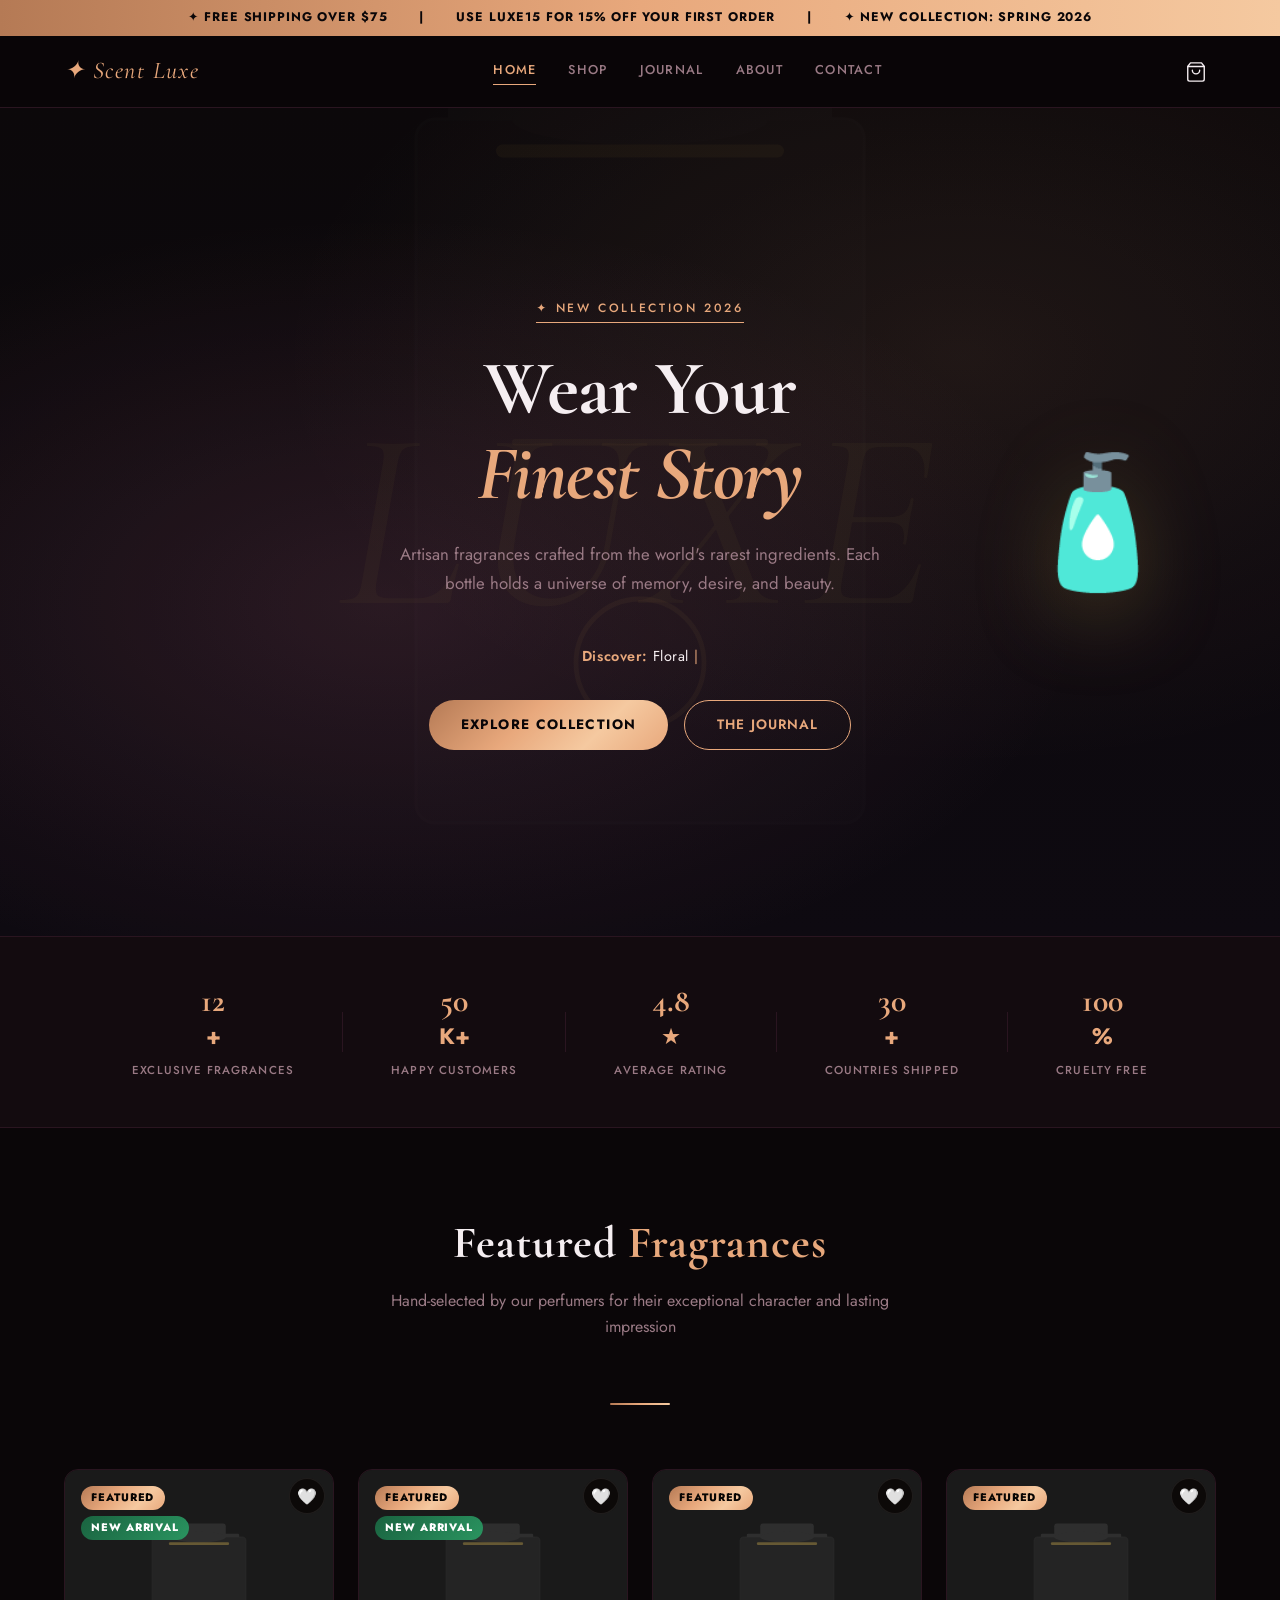
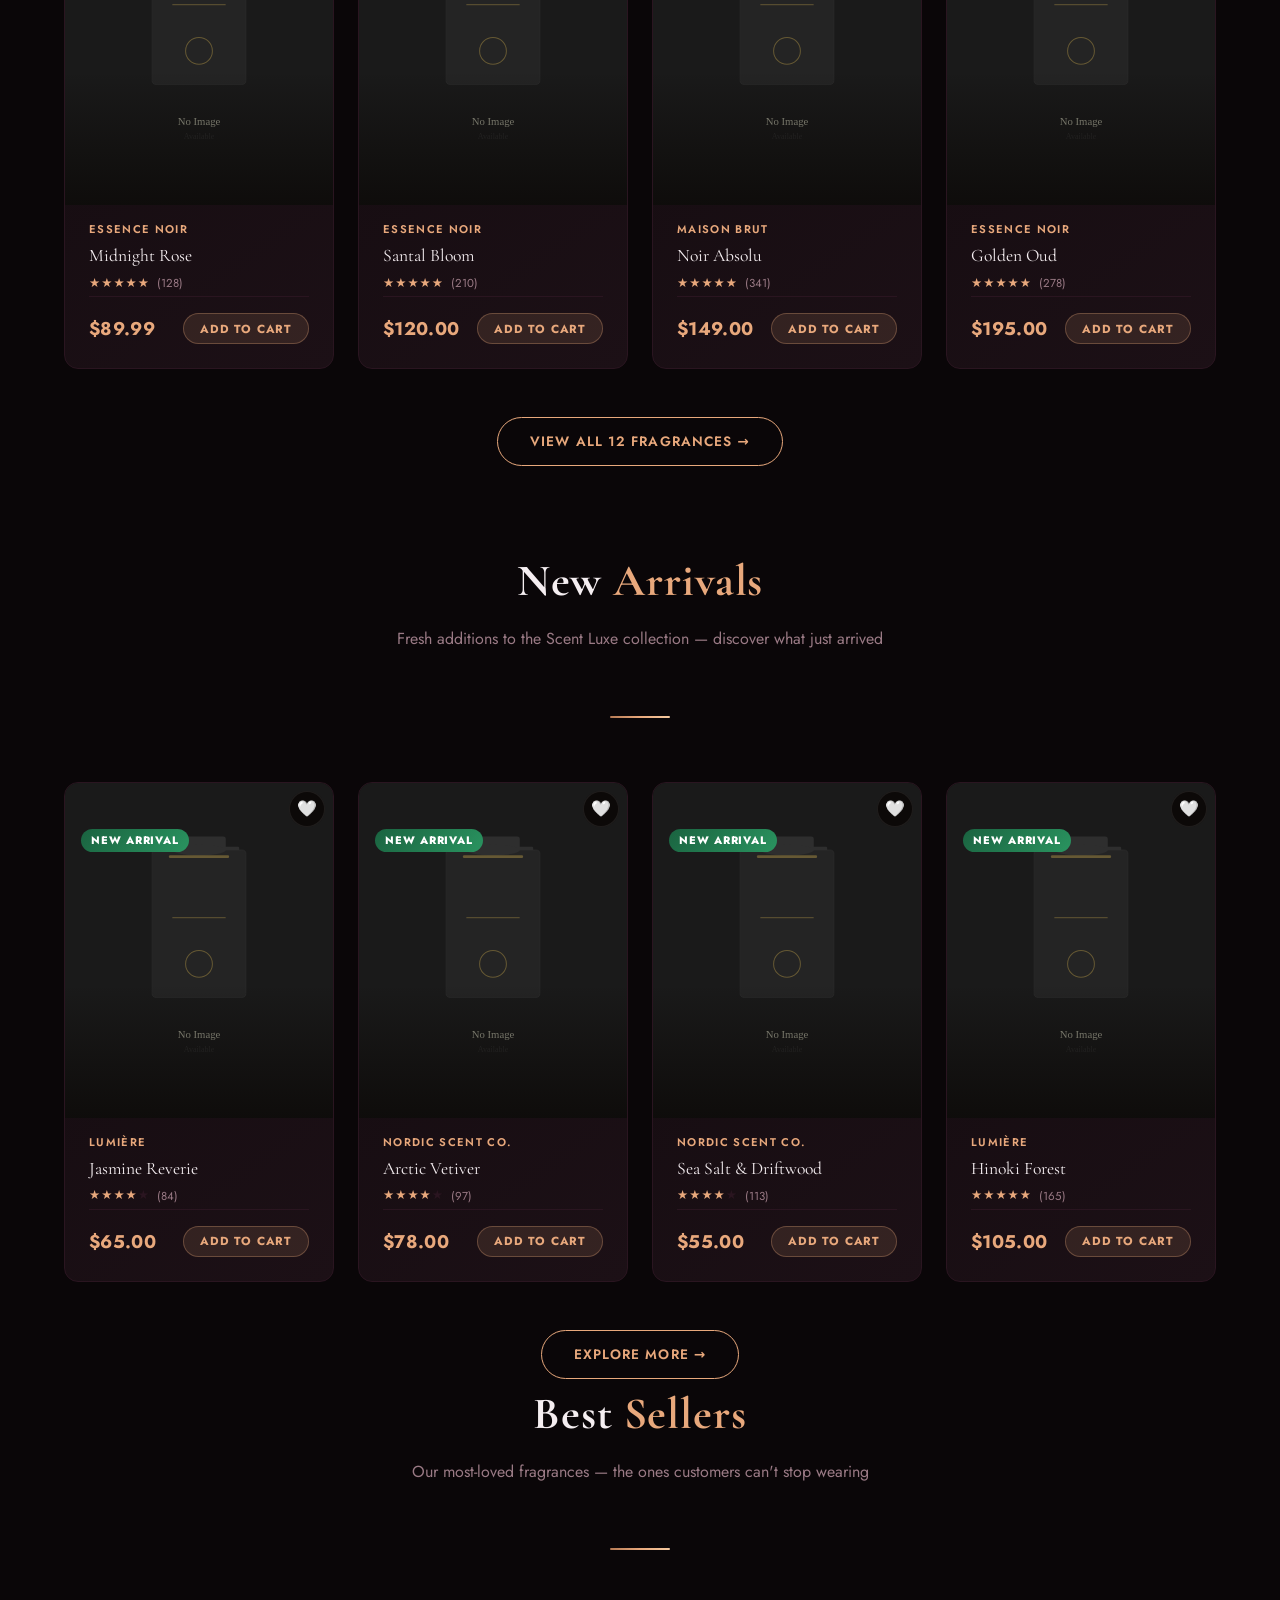
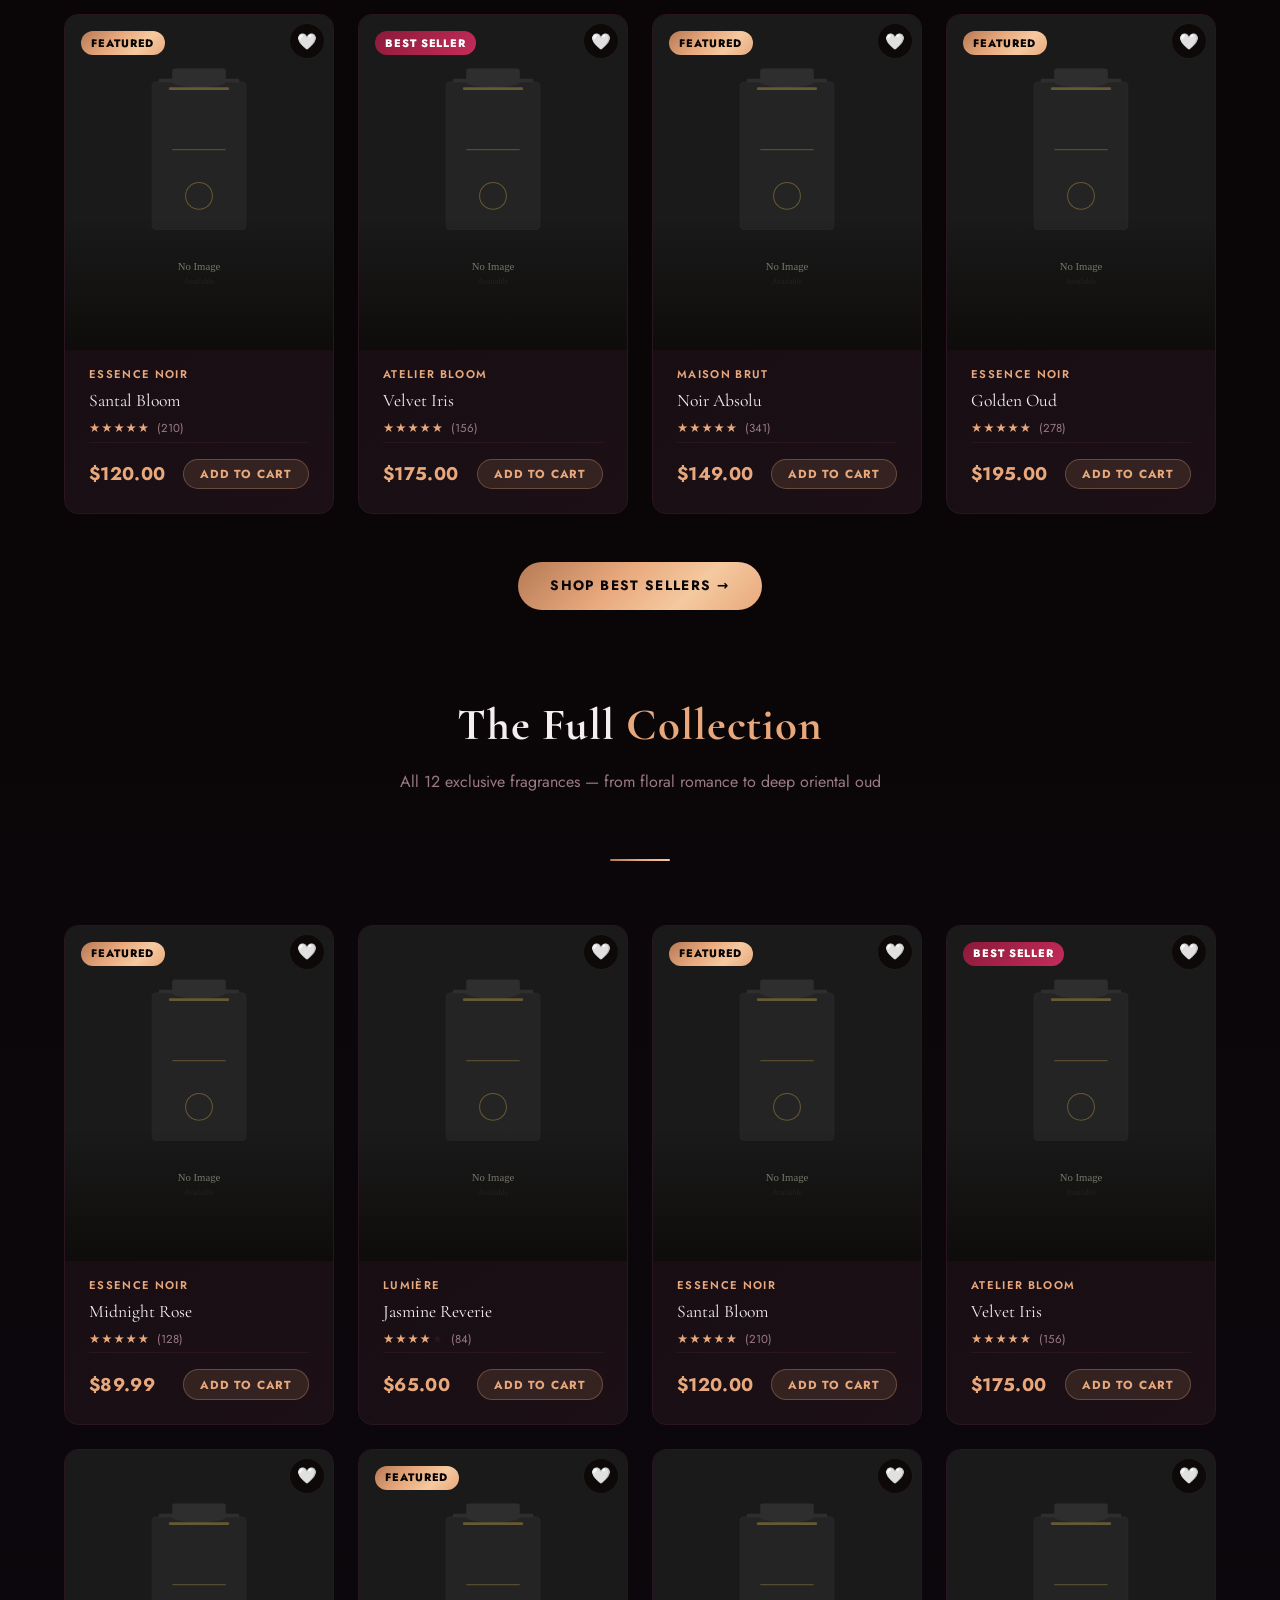
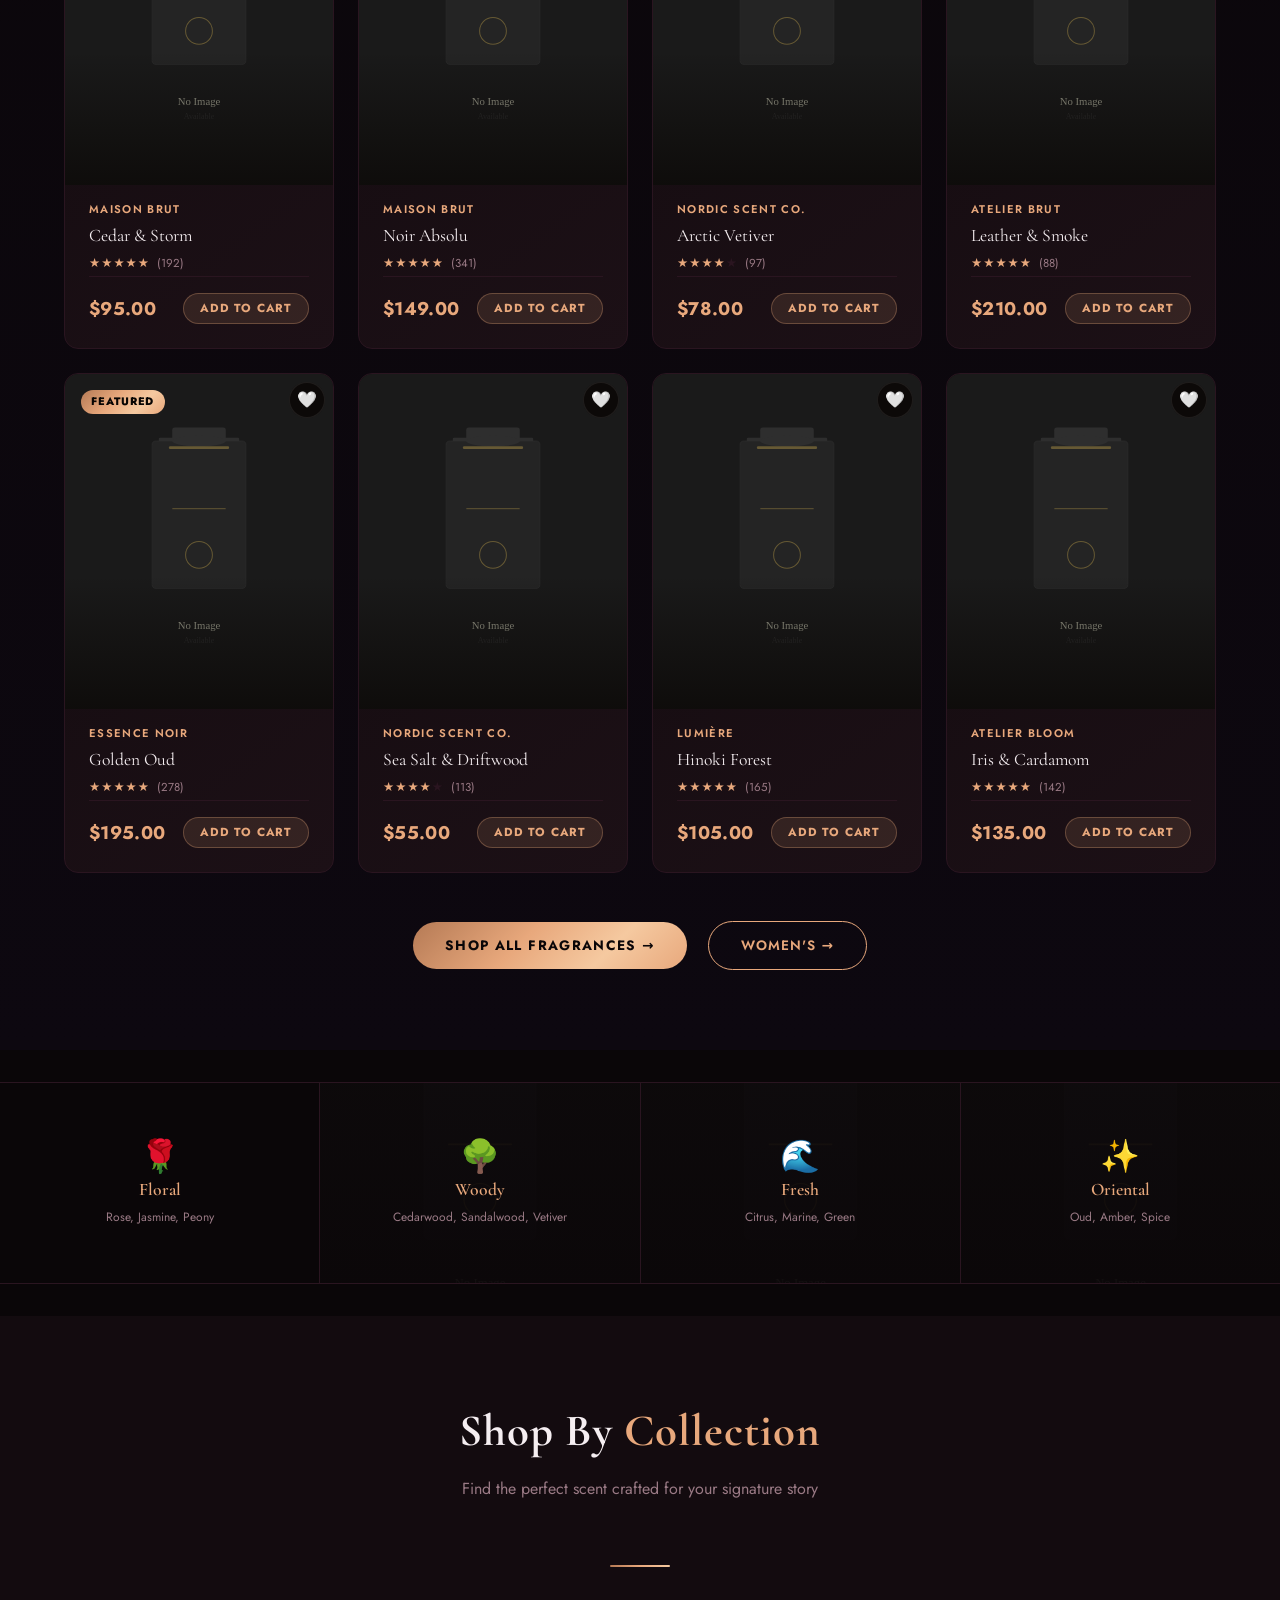
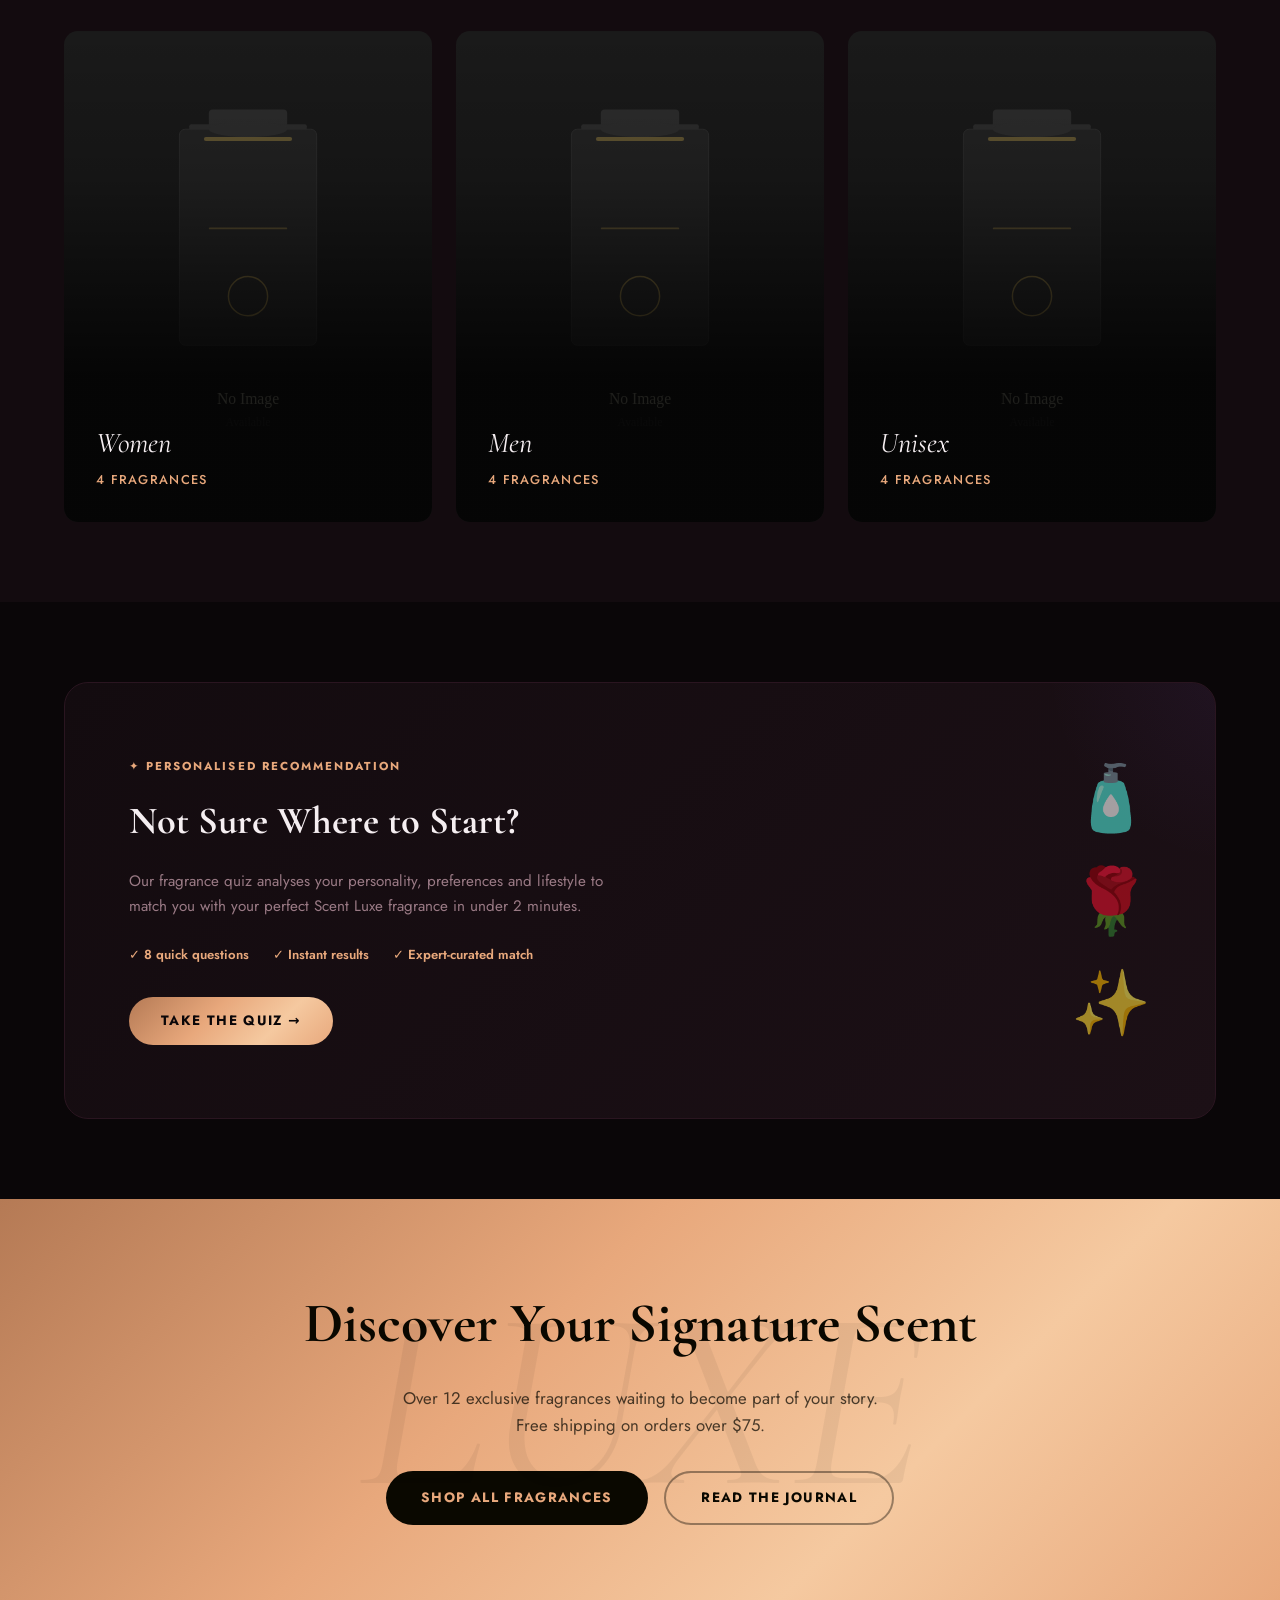
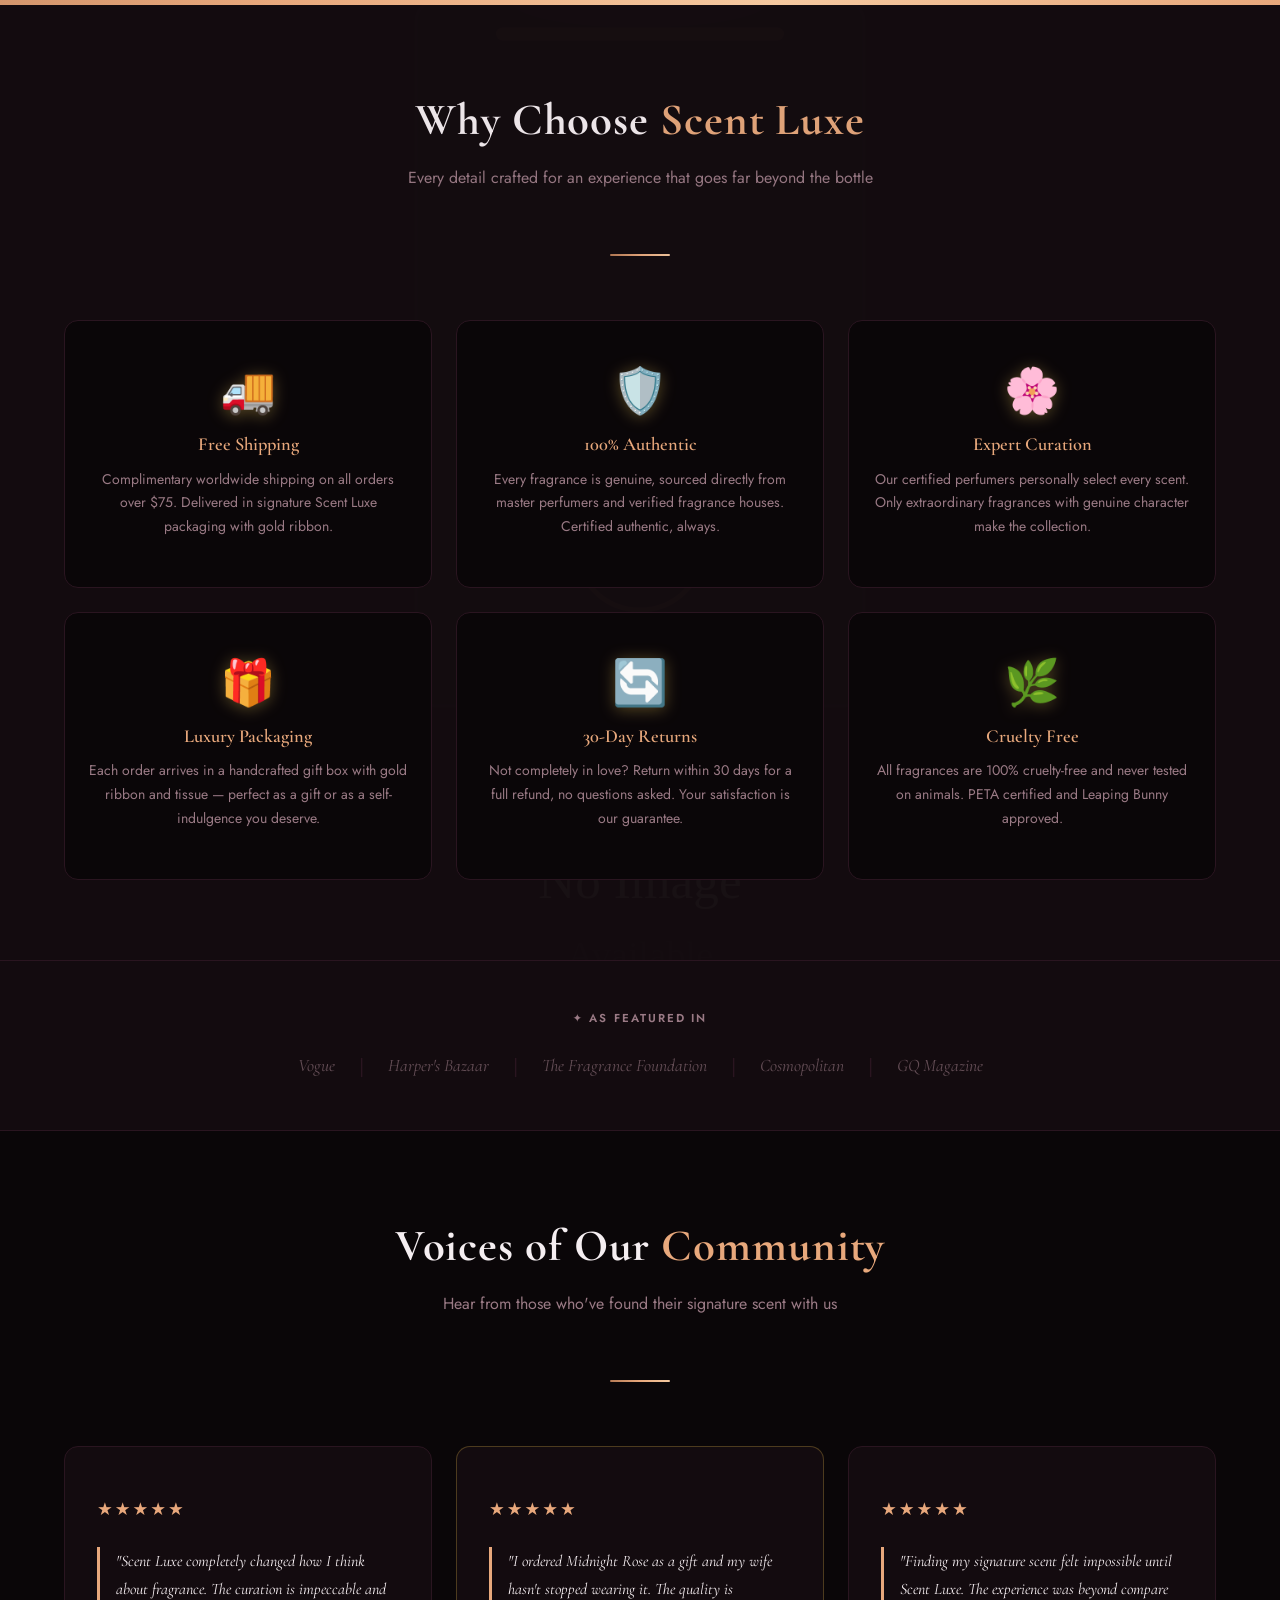
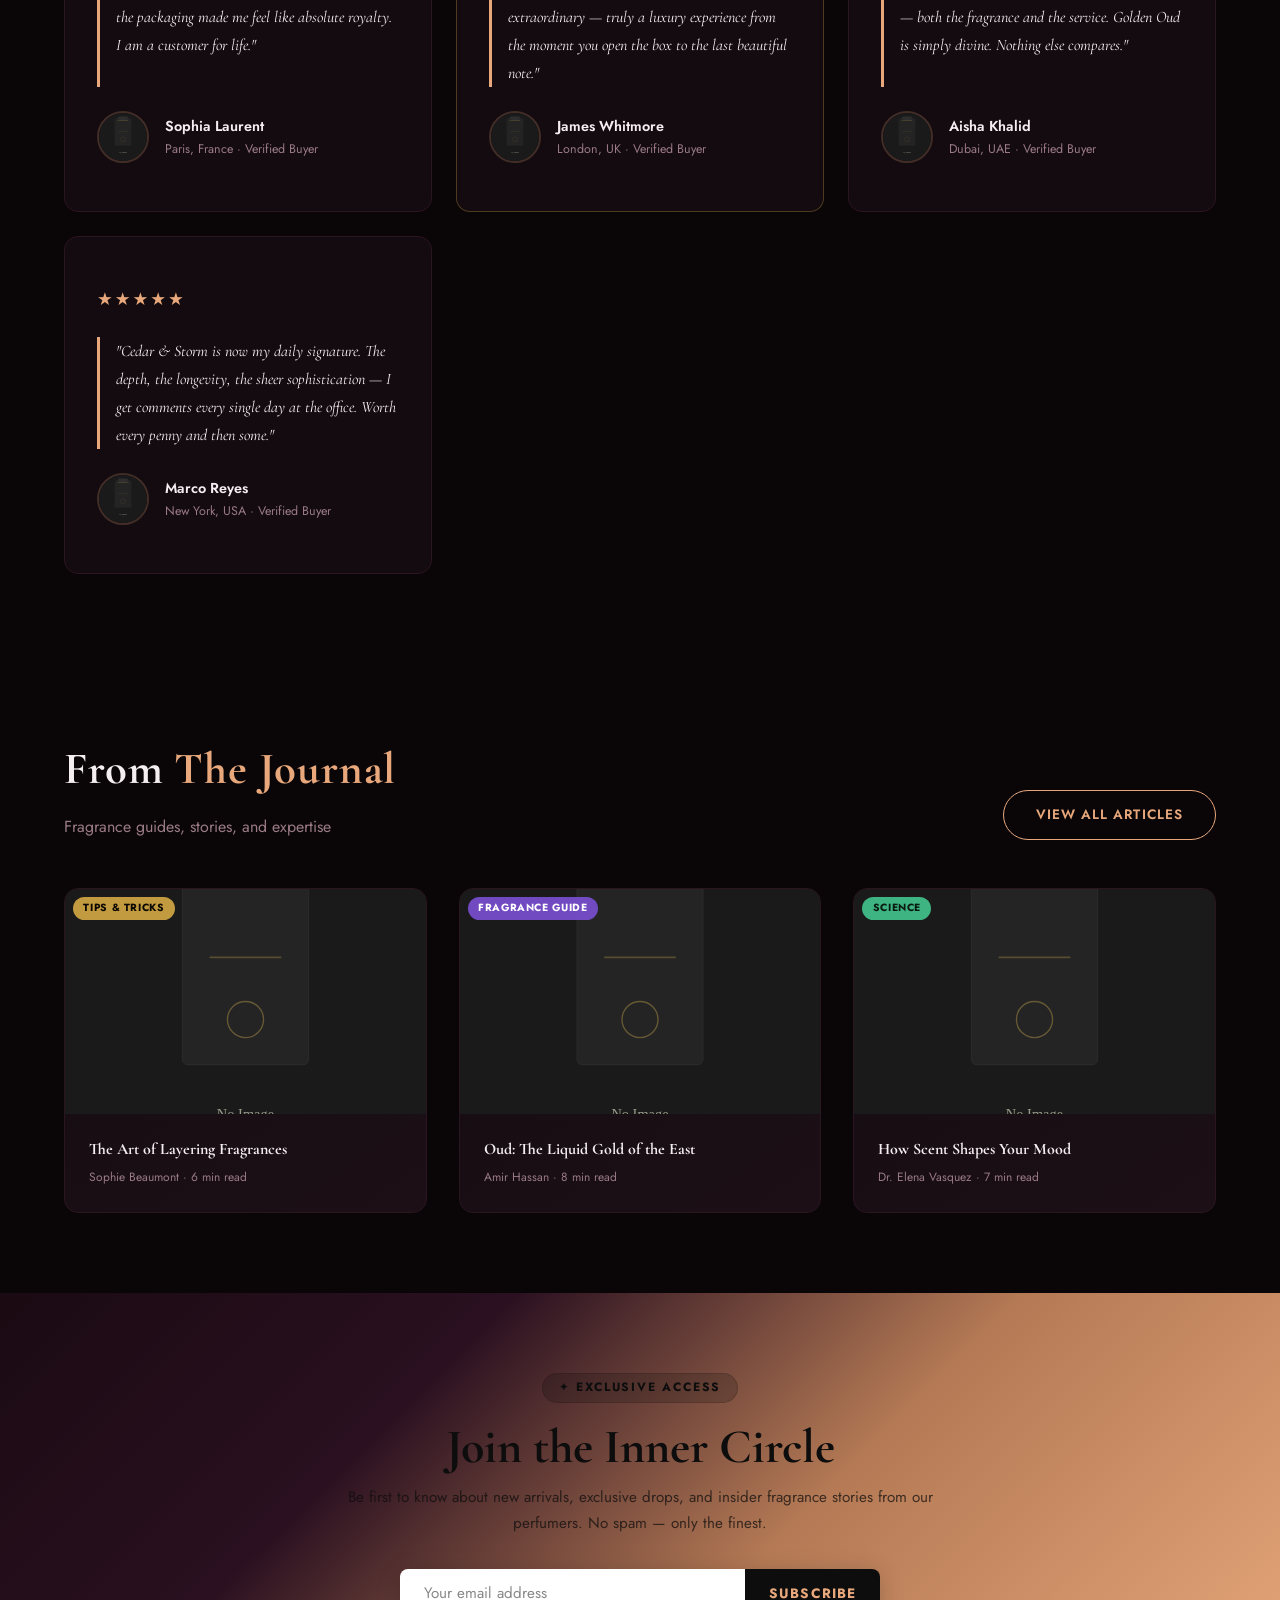
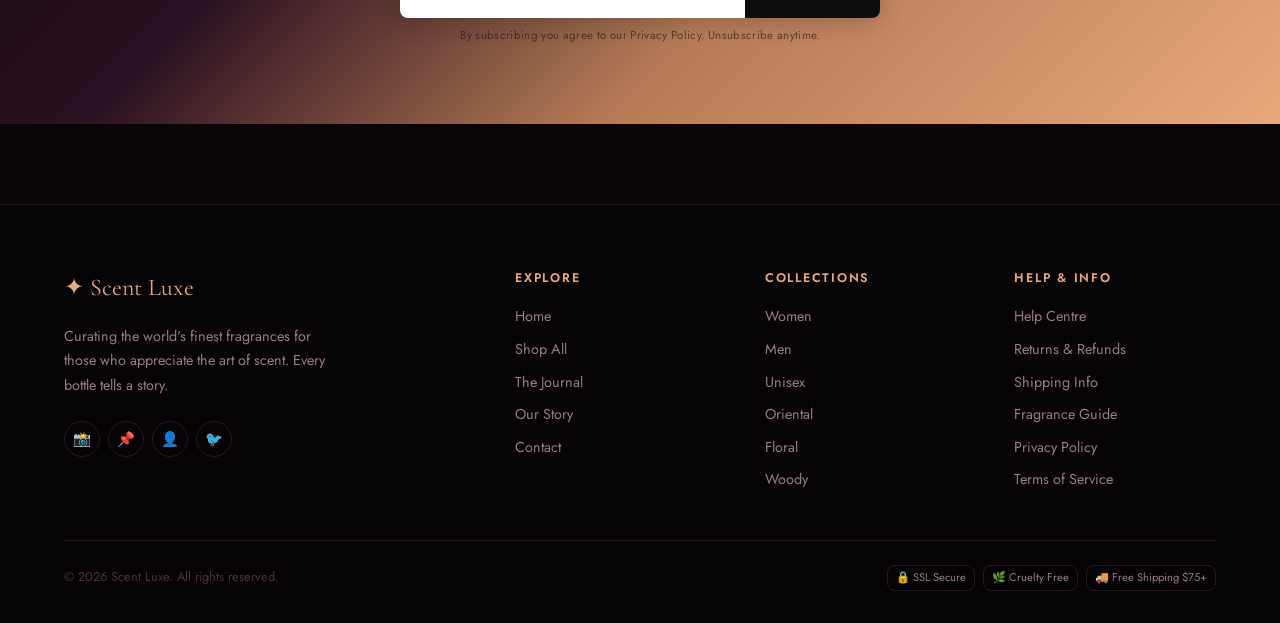
==== commit eec6431f: "Add files via upload" ====
--- a/index.html
+++ b/index.html
@@ -1,423 +1,423 @@
-<!DOCTYPE html>
-<html lang="en">
-<head>
-  <meta charset="UTF-8" />
-  <meta name="viewport" content="width=device-width, initial-scale=1.0" />
-  <meta name="description" content="Scent Luxe — Curating the world's finest perfumes and fragrances. Discover luxury artisan scents crafted from rare ingredients." />
-  <title>Scent Luxe | Premium Perfumes &amp; Luxury Fragrances</title>
-  <link rel="preconnect" href="https://fonts.googleapis.com" />
-  <link rel="preconnect" href="https://fonts.gstatic.com" crossorigin />
-  <link rel="stylesheet" href="css/style.css" />
-  <link rel="stylesheet" href="css/components.css" />
-  <link rel="stylesheet" href="css/navbar.css" />
-  <link rel="stylesheet" href="css/home.css" />
-</head>
-<body>
-
-  <div id="navbar"></div>
-
-  <main>
-
-    <!-- ── Hero ──────────────────────────────────── -->
-    <section id="hero" aria-label="Hero banner">
-      <img
-        class="hero-bg-img"
-        src="https://images.unsplash.com/photo-1592945403244-b3fbafd7f539?w=1600&h=900&fit=crop&q=80"
-        alt=""
-        aria-hidden="true"
-        loading="eager"
-        onerror="this.src='assets/images/placeholder.svg'"
-      />
-      <div class="hero-bg-text" aria-hidden="true">LUXE</div>
-      <div class="hero-sparkles" aria-hidden="true">
-        <span class="sparkle"></span>
-        <span class="sparkle"></span>
-        <span class="sparkle"></span>
-        <span class="sparkle"></span>
-        <span class="sparkle"></span>
-        <span class="sparkle"></span>
-      </div>
-      <div class="hero-floating-bottle" aria-hidden="true">🧴</div>
-      <div class="hero-content">
-        <span class="hero-eyebrow">✦ New Collection 2026</span>
-        <h1 class="hero-title">
-          Wear Your<br/><em>Finest Story</em>
-        </h1>
-        <p class="hero-subtitle">
-          Artisan fragrances crafted from the world's rarest ingredients. Each bottle holds a universe of memory, desire, and beauty.
-        </p>
-        <p class="hero-typing-hint" aria-label="Scent families">
-          <span class="typing-prefix">Discover: </span>
-          <span id="hero-typing" class="typing-text"></span>
-          <span class="typing-cursor">|</span>
-        </p>
-        <div class="hero-actions">
-          <a href="shop.html" class="btn-primary">Explore Collection</a>
-          <a href="blog.html" class="btn-outline">The Journal</a>
-        </div>
-      </div>
-    </section>
-
-    <!-- ── Trust Stats Bar ────────────────────────── -->
-    <section id="stats-bar" aria-label="Brand statistics">
-      <div class="container">
-        <div class="stats-bar-grid">
-          <div class="stat-bar-item">
-            <span class="stat-bar-num" data-target="12">0</span>
-            <span class="stat-bar-suffix">+</span>
-            <span class="stat-bar-label">Exclusive Fragrances</span>
-          </div>
-          <div class="stat-bar-divider"></div>
-          <div class="stat-bar-item">
-            <span class="stat-bar-num" data-target="50">0</span>
-            <span class="stat-bar-suffix">K+</span>
-            <span class="stat-bar-label">Happy Customers</span>
-          </div>
-          <div class="stat-bar-divider"></div>
-          <div class="stat-bar-item">
-            <span class="stat-bar-num">4.8</span>
-            <span class="stat-bar-suffix">★</span>
-            <span class="stat-bar-label">Average Rating</span>
-          </div>
-          <div class="stat-bar-divider"></div>
-          <div class="stat-bar-item">
-            <span class="stat-bar-num" data-target="30">0</span>
-            <span class="stat-bar-suffix">+</span>
-            <span class="stat-bar-label">Countries Shipped</span>
-          </div>
-          <div class="stat-bar-divider"></div>
-          <div class="stat-bar-item">
-            <span class="stat-bar-num">100</span>
-            <span class="stat-bar-suffix">%</span>
-            <span class="stat-bar-label">Cruelty Free</span>
-          </div>
-        </div>
-      </div>
-    </section>
-
-    <!-- ── Featured Products ──────────────────────── -->
-    <section id="featured" aria-label="Featured products" class="reveal">
-      <div class="container">
-        <h2 class="section-title">Featured <span class="gold">Fragrances</span></h2>
-        <p class="section-subtitle">Hand-selected by our perfumers for their exceptional character and lasting impression</p>
-        <div class="section-divider"></div>
-        <div class="featured-grid" id="featured-grid"></div>
-        <div class="featured-cta">
-          <a href="shop.html" class="btn-outline">View All 12 Fragrances →</a>
-        </div>
-      </div>
-    </section>
-
-    <!-- ── New Arrivals ────────────────────────────── -->
-    <section id="new-arrivals" aria-label="New arrivals" class="reveal">
-      <div class="container">
-        <h2 class="section-title">New <span class="gold">Arrivals</span></h2>
-        <p class="section-subtitle">Fresh additions to the Scent Luxe collection — discover what just arrived</p>
-        <div class="section-divider"></div>
-        <div class="new-arrivals-grid featured-grid" id="new-arrivals-grid"></div>
-        <div class="featured-cta" style="margin-top:var(--space-2xl)">
-          <a href="shop.html" class="btn-outline">Explore More →</a>
-        </div>
-      </div>
-    </section>
-
-    <!-- ── Best Sellers ────────────────────────────── -->
-    <section id="best-sellers" aria-label="Best sellers" class="reveal">
-      <div class="container">
-        <h2 class="section-title">Best <span class="gold">Sellers</span></h2>
-        <p class="section-subtitle">Our most-loved fragrances — the ones customers can't stop wearing</p>
-        <div class="section-divider"></div>
-        <div class="bestsellers-grid featured-grid" id="bestsellers-grid"></div>
-        <div class="featured-cta" style="margin-top:var(--space-2xl)">
-          <a href="shop.html" class="btn-primary">Shop Best Sellers →</a>
-        </div>
-      </div>
-    </section>
-
-    <!-- ── Full Collection Preview ─────────────────── -->
-    <section id="full-collection" aria-label="Full collection preview">
-      <div class="container">
-        <h2 class="section-title">The Full <span class="gold">Collection</span></h2>
-        <p class="section-subtitle">All 12 exclusive fragrances — from floral romance to deep oriental oud</p>
-        <div class="section-divider"></div>
-        <div class="collection-grid" id="collection-grid"></div>
-        <div class="featured-cta" style="margin-top:var(--space-2xl)">
-          <a href="shop.html" class="btn-primary">Shop All Fragrances →</a>
-          <a href="shop.html?cat=Women" class="btn-outline" style="margin-left:var(--space-md)">Women's →</a>
-        </div>
-      </div>
-    </section>
-
-    <!-- ── Scent Families Banner ───────────────────── -->
-    <section id="scent-families" aria-label="Scent families" class="reveal">
-      <div class="scent-families-wrap">
-        <a class="scent-family-item" href="shop.html?scent=Floral" aria-label="Floral fragrances">
-          <img class="sf-bg-img" src="https://images.unsplash.com/photo-1541643600914-78b084683702?w=400&h=300&fit=crop&q=80" alt="Floral fragrances" onerror="this.style.display='none'" />
-          <div class="sf-overlay"></div>
-          <span class="sf-icon">🌹</span>
-          <span class="sf-name">Floral</span>
-          <span class="sf-desc">Rose, Jasmine, Peony</span>
-        </a>
-        <a class="scent-family-item" href="shop.html?scent=Woody" aria-label="Woody fragrances">
-          <img class="sf-bg-img" src="https://images.unsplash.com/photo-1619994121345-b61cd610c5a6?w=400&h=300&fit=crop&q=80" alt="Woody fragrances" onerror="this.src='assets/images/placeholder.svg'" />
-          <div class="sf-overlay"></div>
-          <span class="sf-icon">🌳</span>
-          <span class="sf-name">Woody</span>
-          <span class="sf-desc">Cedarwood, Sandalwood, Vetiver</span>
-        </a>
-        <a class="scent-family-item" href="shop.html?scent=Fresh" aria-label="Fresh fragrances">
-          <img class="sf-bg-img" src="https://images.unsplash.com/photo-1614971803628-3f9b77b9d787?w=400&h=300&fit=crop&q=80" alt="Fresh fragrances" onerror="this.src='assets/images/placeholder.svg'" />
-          <div class="sf-overlay"></div>
-          <span class="sf-icon">🌊</span>
-          <span class="sf-name">Fresh</span>
-          <span class="sf-desc">Citrus, Marine, Green</span>
-        </a>
-        <a class="scent-family-item" href="shop.html?scent=Oriental" aria-label="Oriental fragrances">
-          <img class="sf-bg-img" src="https://images.unsplash.com/photo-1593467685267-f6c456e12e52?w=400&h=300&fit=crop&q=80" alt="Oriental fragrances" onerror="this.src='assets/images/placeholder.svg'" />
-          <div class="sf-overlay"></div>
-          <span class="sf-icon">✨</span>
-          <span class="sf-name">Oriental</span>
-          <span class="sf-desc">Oud, Amber, Spice</span>
-        </a>
-      </div>
-    </section>
-
-    <!-- ── Categories ────────────────────────────── -->
-    <section id="categories" aria-label="Shop by category" class="reveal">
-      <div class="container">
-        <h2 class="section-title">Shop By <span class="gold">Collection</span></h2>
-        <p class="section-subtitle">Find the perfect scent crafted for your signature story</p>
-        <div class="section-divider"></div>
-        <div class="categories-grid" id="categories-grid"></div>
-      </div>
-    </section>
-
-    <!-- ── Scent Quiz CTA ─────────────────────────── -->
-    <section id="scent-quiz" aria-label="Find your scent" class="reveal">
-      <div class="container">
-        <div class="quiz-cta-card">
-          <div class="quiz-cta-content">
-            <span class="quiz-eyebrow">✦ Personalised Recommendation</span>
-            <h2 class="quiz-title">Not Sure Where to Start?</h2>
-            <p class="quiz-desc">Our fragrance quiz analyses your personality, preferences and lifestyle to match you with your perfect Scent Luxe fragrance in under 2 minutes.</p>
-            <div class="quiz-features">
-              <span class="quiz-feature">✓ 8 quick questions</span>
-              <span class="quiz-feature">✓ Instant results</span>
-              <span class="quiz-feature">✓ Expert-curated match</span>
-            </div>
-            <a href="shop.html" class="btn-primary">Take the Quiz →</a>
-          </div>
-          <div class="quiz-cta-visual" aria-hidden="true">
-            <div class="quiz-bottle-stack">
-              <span>🧴</span>
-              <span>🌹</span>
-              <span>✨</span>
-            </div>
-          </div>
-        </div>
-      </div>
-    </section>
-
-    <!-- ── CTA Banner ─────────────────────────────── -->
-    <section id="cta-banner" aria-label="Promotional banner">
-      <div class="cta-banner-inner">
-        <div class="cta-banner-bg-text" aria-hidden="true">LUXE</div>
-        <h2 class="cta-banner-title">Discover Your Signature Scent</h2>
-        <p class="cta-banner-text">Over 12 exclusive fragrances waiting to become part of your story. Free shipping on orders over $75.</p>
-        <div class="cta-banner-actions">
-          <a href="shop.html" class="cta-banner-btn">Shop All Fragrances</a>
-          <a href="blog.html" class="cta-banner-btn-ghost">Read The Journal</a>
-        </div>
-      </div>
-    </section>
-
-    <!-- ── Why Choose Us ──────────────────────────── -->
-    <section id="why-us" aria-label="Why choose us" class="reveal">
-      <img class="why-us-bg-img" src="https://images.unsplash.com/photo-1583467875263-d50de56eb082?w=1600&h=800&fit=crop&q=80" alt="" aria-hidden="true" loading="lazy" onerror="this.src='assets/images/placeholder.svg'" />
-      <div class="container">
-        <h2 class="section-title">Why Choose <span class="gold">Scent Luxe</span></h2>
-        <p class="section-subtitle">Every detail crafted for an experience that goes far beyond the bottle</p>
-        <div class="section-divider"></div>
-        <div class="why-grid">
-          <div class="why-card">
-            <div class="why-icon">🚚</div>
-            <div class="why-title">Free Shipping</div>
-            <p class="why-desc">Complimentary worldwide shipping on all orders over $75. Delivered in signature Scent Luxe packaging with gold ribbon.</p>
-          </div>
-          <div class="why-card">
-            <div class="why-icon">🛡️</div>
-            <div class="why-title">100% Authentic</div>
-            <p class="why-desc">Every fragrance is genuine, sourced directly from master perfumers and verified fragrance houses. Certified authentic, always.</p>
-          </div>
-          <div class="why-card">
-            <div class="why-icon">🌸</div>
-            <div class="why-title">Expert Curation</div>
-            <p class="why-desc">Our certified perfumers personally select every scent. Only extraordinary fragrances with genuine character make the collection.</p>
-          </div>
-          <div class="why-card">
-            <div class="why-icon">🎁</div>
-            <div class="why-title">Luxury Packaging</div>
-            <p class="why-desc">Each order arrives in a handcrafted gift box with gold ribbon and tissue — perfect as a gift or as a self-indulgence you deserve.</p>
-          </div>
-          <div class="why-card">
-            <div class="why-icon">🔄</div>
-            <div class="why-title">30-Day Returns</div>
-            <p class="why-desc">Not completely in love? Return within 30 days for a full refund, no questions asked. Your satisfaction is our guarantee.</p>
-          </div>
-          <div class="why-card">
-            <div class="why-icon">🌿</div>
-            <div class="why-title">Cruelty Free</div>
-            <p class="why-desc">All fragrances are 100% cruelty-free and never tested on animals. PETA certified and Leaping Bunny approved.</p>
-          </div>
-        </div>
-      </div>
-    </section>
-
-    <!-- ── Press / As Seen In ─────────────────────── -->
-    <section id="press" aria-label="Press mentions" class="reveal">
-      <div class="container">
-        <p class="press-label">✦ As Featured In</p>
-        <div class="press-logos">
-          <span class="press-logo">Vogue</span>
-          <span class="press-divider">|</span>
-          <span class="press-logo">Harper's Bazaar</span>
-          <span class="press-divider">|</span>
-          <span class="press-logo">The Fragrance Foundation</span>
-          <span class="press-divider">|</span>
-          <span class="press-logo">Cosmopolitan</span>
-          <span class="press-divider">|</span>
-          <span class="press-logo">GQ Magazine</span>
-        </div>
-      </div>
-    </section>
-
-    <!-- ── Testimonials ────────────────────────────── -->
-    <section id="testimonials" aria-label="Customer testimonials" class="reveal">
-      <div class="container">
-        <h2 class="section-title">Voices of Our <span class="gold">Community</span></h2>
-        <p class="section-subtitle">Hear from those who've found their signature scent with us</p>
-        <div class="section-divider"></div>
-        <div class="testimonials-grid">
-          <div class="testimonial-card">
-            <div class="testimonial-stars">★★★★★</div>
-            <blockquote class="testimonial-quote">"Scent Luxe completely changed how I think about fragrance. The curation is impeccable and the packaging made me feel like absolute royalty. I am a customer for life."</blockquote>
-            <div class="testimonial-author">
-              <img class="testimonial-avatar" src="https://images.unsplash.com/photo-1494790108377-be9c29b29330?w=80&h=80&fit=crop&q=80" alt="Sophia Laurent" onerror="this.src='assets/images/placeholder.svg'" />
-              <div>
-                <div class="testimonial-name">Sophia Laurent</div>
-                <div class="testimonial-location">Paris, France · Verified Buyer</div>
-              </div>
-            </div>
-          </div>
-          <div class="testimonial-card testimonial-featured">
-            <div class="testimonial-stars">★★★★★</div>
-            <blockquote class="testimonial-quote">"I ordered Midnight Rose as a gift and my wife hasn't stopped wearing it. The quality is extraordinary — truly a luxury experience from the moment you open the box to the last beautiful note."</blockquote>
-            <div class="testimonial-author">
-              <img class="testimonial-avatar" src="https://images.unsplash.com/photo-1472099645785-5658abf4ff4e?w=80&h=80&fit=crop&q=80" alt="James Whitmore" onerror="this.src='assets/images/placeholder.svg'" />
-              <div>
-                <div class="testimonial-name">James Whitmore</div>
-                <div class="testimonial-location">London, UK · Verified Buyer</div>
-              </div>
-            </div>
-          </div>
-          <div class="testimonial-card">
-            <div class="testimonial-stars">★★★★★</div>
-            <blockquote class="testimonial-quote">"Finding my signature scent felt impossible until Scent Luxe. The experience was beyond compare — both the fragrance and the service. Golden Oud is simply divine. Nothing else compares."</blockquote>
-            <div class="testimonial-author">
-              <img class="testimonial-avatar" src="https://images.unsplash.com/photo-1573496359142-b8d87734a5a2?w=80&h=80&fit=crop&q=80" alt="Aisha Khalid" onerror="this.src='assets/images/placeholder.svg'" />
-              <div>
-                <div class="testimonial-name">Aisha Khalid</div>
-                <div class="testimonial-location">Dubai, UAE · Verified Buyer</div>
-              </div>
-            </div>
-          </div>
-          <div class="testimonial-card">
-            <div class="testimonial-stars">★★★★★</div>
-            <blockquote class="testimonial-quote">"Cedar &amp; Storm is now my daily signature. The depth, the longevity, the sheer sophistication — I get comments every single day at the office. Worth every penny and then some."</blockquote>
-            <div class="testimonial-author">
-              <img class="testimonial-avatar" src="https://images.unsplash.com/photo-1500648767791-00dcc994a43e?w=80&h=80&fit=crop&q=80" alt="Marco Reyes" onerror="this.src='assets/images/placeholder.svg'" />
-              <div>
-                <div class="testimonial-name">Marco Reyes</div>
-                <div class="testimonial-location">New York, USA · Verified Buyer</div>
-              </div>
-            </div>
-          </div>
-        </div>
-      </div>
-    </section>
-
-    <!-- ── From the Journal ───────────────────────── -->
-    <section id="journal-preview" aria-label="Latest journal articles" class="reveal">
-      <div class="container">
-        <div class="journal-preview-header">
-          <div>
-            <h2 class="section-title" style="text-align:left">From <span class="gold">The Journal</span></h2>
-            <p class="section-subtitle" style="text-align:left;margin:0">Fragrance guides, stories, and expertise</p>
-          </div>
-          <a href="blog.html" class="btn-outline">View All Articles</a>
-        </div>
-        <div class="journal-preview-grid">
-          <a href="blog.html#article-layering" class="journal-preview-card">
-            <div class="jp-img-wrap">
-              <img src="https://images.unsplash.com/photo-1541643600914-78b084683702?w=500&h=320&fit=crop&q=80" alt="Fragrance layering guide" onerror="this.src='assets/images/placeholder.svg'" />
-              <span class="jp-badge">Tips &amp; Tricks</span>
-            </div>
-            <div class="jp-body">
-              <h3 class="jp-title">The Art of Layering Fragrances</h3>
-              <p class="jp-meta">Sophie Beaumont · 6 min read</p>
-            </div>
-          </a>
-          <a href="blog.html#article-oud" class="journal-preview-card">
-            <div class="jp-img-wrap">
-              <img src="https://images.unsplash.com/photo-1598300042247-d088f8ab3a91?w=500&h=320&fit=crop&q=80" alt="Oud fragrance guide" onerror="this.src='assets/images/placeholder.svg'" />
-              <span class="jp-badge guide">Fragrance Guide</span>
-            </div>
-            <div class="jp-body">
-              <h3 class="jp-title">Oud: The Liquid Gold of the East</h3>
-              <p class="jp-meta">Amir Hassan · 8 min read</p>
-            </div>
-          </a>
-          <a href="blog.html#article-psychology" class="journal-preview-card">
-            <div class="jp-img-wrap">
-              <img src="https://images.unsplash.com/photo-1526510747491-58f928ec870f?w=500&h=320&fit=crop&q=80" alt="Psychology of scent" onerror="this.src='assets/images/placeholder.svg'" />
-              <span class="jp-badge science">Science</span>
-            </div>
-            <div class="jp-body">
-              <h3 class="jp-title">How Scent Shapes Your Mood</h3>
-              <p class="jp-meta">Dr. Elena Vasquez · 7 min read</p>
-            </div>
-          </a>
-        </div>
-      </div>
-    </section>
-
-    <!-- ── Newsletter ──────────────────────────────── -->
-    <section id="newsletter" aria-label="Newsletter signup" class="reveal">
-      <div class="newsletter-section">
-        <div class="newsletter-content">
-          <div class="newsletter-badge">✦ Exclusive Access</div>
-          <h2 class="newsletter-title">Join the Inner Circle</h2>
-          <p class="newsletter-desc">Be first to know about new arrivals, exclusive drops, and insider fragrance stories from our perfumers. No spam — only the finest.</p>
-          <form class="newsletter-form" id="newsletter-form" novalidate>
-            <div class="newsletter-input-wrap">
-              <input type="email" class="newsletter-input" placeholder="Your email address" id="newsletter-email" required />
-              <button type="submit" class="newsletter-btn">Subscribe</button>
-            </div>
-            <p class="newsletter-privacy">By subscribing you agree to our Privacy Policy. Unsubscribe anytime.</p>
-          </form>
-        </div>
-        <img class="newsletter-deco" src="https://images.unsplash.com/photo-1541643600914-78b084683702?w=400&h=400&fit=crop&q=80" alt="" aria-hidden="true" loading="lazy" onerror="this.style.display='none'" />
-      </div>
-    </section>
-
-  </main>
-
-  <div id="footer"></div>
-
-  <script src="js/data/products.js"></script>
-  <script src="js/cart.js"></script>
-  <script src="js/navbar.js"></script>
-  <script src="js/utils.js"></script>
-  <script src="js/home.js"></script>
-</body>
-</html>
+<!DOCTYPE html>
+<html lang="en">
+<head>
+  <meta charset="UTF-8" />
+  <meta name="viewport" content="width=device-width, initial-scale=1.0" />
+  <meta name="description" content="Scent Luxe — Curating the world's finest perfumes and fragrances. Discover luxury artisan scents crafted from rare ingredients." />
+  <title>Scent Luxe | Premium Perfumes &amp; Luxury Fragrances</title>
+  <link rel="preconnect" href="https://fonts.googleapis.com" />
+  <link rel="preconnect" href="https://fonts.gstatic.com" crossorigin />
+  <link rel="stylesheet" href="css/style.css" />
+  <link rel="stylesheet" href="css/components.css" />
+  <link rel="stylesheet" href="css/navbar.css" />
+  <link rel="stylesheet" href="css/home.css" />
+</head>
+<body>
+
+  <div id="navbar"></div>
+
+  <main>
+
+    <!-- ── Hero ──────────────────────────────────── -->
+    <section id="hero" aria-label="Hero banner">
+      <img
+        class="hero-bg-img"
+        src="https://images.unsplash.com/photo-1592945403244-b3fbafd7f539?w=1600&h=900&fit=crop&q=80"
+        alt=""
+        aria-hidden="true"
+        loading="eager"
+        onerror="this.src='assets/images/placeholder.svg'"
+      />
+      <div class="hero-bg-text" aria-hidden="true">LUXE</div>
+      <div class="hero-sparkles" aria-hidden="true">
+        <span class="sparkle"></span>
+        <span class="sparkle"></span>
+        <span class="sparkle"></span>
+        <span class="sparkle"></span>
+        <span class="sparkle"></span>
+        <span class="sparkle"></span>
+      </div>
+      <div class="hero-floating-bottle" aria-hidden="true">🧴</div>
+      <div class="hero-content">
+        <span class="hero-eyebrow">✦ New Collection 2026</span>
+        <h1 class="hero-title">
+          Wear Your<br/><em>Finest Story</em>
+        </h1>
+        <p class="hero-subtitle">
+          Artisan fragrances crafted from the world's rarest ingredients. Each bottle holds a universe of memory, desire, and beauty.
+        </p>
+        <p class="hero-typing-hint" aria-label="Scent families">
+          <span class="typing-prefix">Discover: </span>
+          <span id="hero-typing" class="typing-text"></span>
+          <span class="typing-cursor">|</span>
+        </p>
+        <div class="hero-actions">
+          <a href="shop.html" class="btn-primary">Explore Collection</a>
+          <a href="blog.html" class="btn-outline">The Journal</a>
+        </div>
+      </div>
+    </section>
+
+    <!-- ── Trust Stats Bar ────────────────────────── -->
+    <section id="stats-bar" aria-label="Brand statistics">
+      <div class="container">
+        <div class="stats-bar-grid">
+          <div class="stat-bar-item">
+            <span class="stat-bar-num" data-target="12">0</span>
+            <span class="stat-bar-suffix">+</span>
+            <span class="stat-bar-label">Exclusive Fragrances</span>
+          </div>
+          <div class="stat-bar-divider"></div>
+          <div class="stat-bar-item">
+            <span class="stat-bar-num" data-target="50">0</span>
+            <span class="stat-bar-suffix">K+</span>
+            <span class="stat-bar-label">Happy Customers</span>
+          </div>
+          <div class="stat-bar-divider"></div>
+          <div class="stat-bar-item">
+            <span class="stat-bar-num">4.8</span>
+            <span class="stat-bar-suffix">★</span>
+            <span class="stat-bar-label">Average Rating</span>
+          </div>
+          <div class="stat-bar-divider"></div>
+          <div class="stat-bar-item">
+            <span class="stat-bar-num" data-target="30">0</span>
+            <span class="stat-bar-suffix">+</span>
+            <span class="stat-bar-label">Countries Shipped</span>
+          </div>
+          <div class="stat-bar-divider"></div>
+          <div class="stat-bar-item">
+            <span class="stat-bar-num">100</span>
+            <span class="stat-bar-suffix">%</span>
+            <span class="stat-bar-label">Cruelty Free</span>
+          </div>
+        </div>
+      </div>
+    </section>
+
+    <!-- ── Featured Products ──────────────────────── -->
+    <section id="featured" aria-label="Featured products" class="reveal">
+      <div class="container">
+        <h2 class="section-title">Featured <span class="gold">Fragrances</span></h2>
+        <p class="section-subtitle">Hand-selected by our perfumers for their exceptional character and lasting impression</p>
+        <div class="section-divider"></div>
+        <div class="featured-grid" id="featured-grid"></div>
+        <div class="featured-cta">
+          <a href="shop.html" class="btn-outline">View All 12 Fragrances →</a>
+        </div>
+      </div>
+    </section>
+
+    <!-- ── New Arrivals ────────────────────────────── -->
+    <section id="new-arrivals" aria-label="New arrivals" class="reveal">
+      <div class="container">
+        <h2 class="section-title">New <span class="gold">Arrivals</span></h2>
+        <p class="section-subtitle">Fresh additions to the Scent Luxe collection — discover what just arrived</p>
+        <div class="section-divider"></div>
+        <div class="new-arrivals-grid featured-grid" id="new-arrivals-grid"></div>
+        <div class="featured-cta" style="margin-top:var(--space-2xl)">
+          <a href="shop.html" class="btn-outline">Explore More →</a>
+        </div>
+      </div>
+    </section>
+
+    <!-- ── Best Sellers ────────────────────────────── -->
+    <section id="best-sellers" aria-label="Best sellers" class="reveal">
+      <div class="container">
+        <h2 class="section-title">Best <span class="gold">Sellers</span></h2>
+        <p class="section-subtitle">Our most-loved fragrances — the ones customers can't stop wearing</p>
+        <div class="section-divider"></div>
+        <div class="bestsellers-grid featured-grid" id="bestsellers-grid"></div>
+        <div class="featured-cta" style="margin-top:var(--space-2xl)">
+          <a href="shop.html" class="btn-primary">Shop Best Sellers →</a>
+        </div>
+      </div>
+    </section>
+
+    <!-- ── Full Collection Preview ─────────────────── -->
+    <section id="full-collection" aria-label="Full collection preview">
+      <div class="container">
+        <h2 class="section-title">The Full <span class="gold">Collection</span></h2>
+        <p class="section-subtitle">All 12 exclusive fragrances — from floral romance to deep oriental oud</p>
+        <div class="section-divider"></div>
+        <div class="collection-grid" id="collection-grid"></div>
+        <div class="featured-cta" style="margin-top:var(--space-2xl)">
+          <a href="shop.html" class="btn-primary">Shop All Fragrances →</a>
+          <a href="shop.html?cat=Women" class="btn-outline" style="margin-left:var(--space-md)">Women's →</a>
+        </div>
+      </div>
+    </section>
+
+    <!-- ── Scent Families Banner ───────────────────── -->
+    <section id="scent-families" aria-label="Scent families" class="reveal">
+      <div class="scent-families-wrap">
+        <a class="scent-family-item" href="shop.html?scent=Floral" aria-label="Floral fragrances">
+          <img class="sf-bg-img" src="https://images.unsplash.com/photo-1541643600914-78b084683702?w=400&h=300&fit=crop&q=80" alt="Floral fragrances" onerror="this.style.display='none'" />
+          <div class="sf-overlay"></div>
+          <span class="sf-icon">🌹</span>
+          <span class="sf-name">Floral</span>
+          <span class="sf-desc">Rose, Jasmine, Peony</span>
+        </a>
+        <a class="scent-family-item" href="shop.html?scent=Woody" aria-label="Woody fragrances">
+          <img class="sf-bg-img" src="https://images.unsplash.com/photo-1619994121345-b61cd610c5a6?w=400&h=300&fit=crop&q=80" alt="Woody fragrances" onerror="this.src='assets/images/placeholder.svg'" />
+          <div class="sf-overlay"></div>
+          <span class="sf-icon">🌳</span>
+          <span class="sf-name">Woody</span>
+          <span class="sf-desc">Cedarwood, Sandalwood, Vetiver</span>
+        </a>
+        <a class="scent-family-item" href="shop.html?scent=Fresh" aria-label="Fresh fragrances">
+          <img class="sf-bg-img" src="https://images.unsplash.com/photo-1614971803628-3f9b77b9d787?w=400&h=300&fit=crop&q=80" alt="Fresh fragrances" onerror="this.src='assets/images/placeholder.svg'" />
+          <div class="sf-overlay"></div>
+          <span class="sf-icon">🌊</span>
+          <span class="sf-name">Fresh</span>
+          <span class="sf-desc">Citrus, Marine, Green</span>
+        </a>
+        <a class="scent-family-item" href="shop.html?scent=Oriental" aria-label="Oriental fragrances">
+          <img class="sf-bg-img" src="https://images.unsplash.com/photo-1593467685267-f6c456e12e52?w=400&h=300&fit=crop&q=80" alt="Oriental fragrances" onerror="this.src='assets/images/placeholder.svg'" />
+          <div class="sf-overlay"></div>
+          <span class="sf-icon">✨</span>
+          <span class="sf-name">Oriental</span>
+          <span class="sf-desc">Oud, Amber, Spice</span>
+        </a>
+      </div>
+    </section>
+
+    <!-- ── Categories ────────────────────────────── -->
+    <section id="categories" aria-label="Shop by category" class="reveal">
+      <div class="container">
+        <h2 class="section-title">Shop By <span class="gold">Collection</span></h2>
+        <p class="section-subtitle">Find the perfect scent crafted for your signature story</p>
+        <div class="section-divider"></div>
+        <div class="categories-grid" id="categories-grid"></div>
+      </div>
+    </section>
+
+    <!-- ── Scent Quiz CTA ─────────────────────────── -->
+    <section id="scent-quiz" aria-label="Find your scent" class="reveal">
+      <div class="container">
+        <div class="quiz-cta-card">
+          <div class="quiz-cta-content">
+            <span class="quiz-eyebrow">✦ Personalised Recommendation</span>
+            <h2 class="quiz-title">Not Sure Where to Start?</h2>
+            <p class="quiz-desc">Our fragrance quiz analyses your personality, preferences and lifestyle to match you with your perfect Scent Luxe fragrance in under 2 minutes.</p>
+            <div class="quiz-features">
+              <span class="quiz-feature">✓ 8 quick questions</span>
+              <span class="quiz-feature">✓ Instant results</span>
+              <span class="quiz-feature">✓ Expert-curated match</span>
+            </div>
+            <a href="shop.html" class="btn-primary">Take the Quiz →</a>
+          </div>
+          <div class="quiz-cta-visual" aria-hidden="true">
+            <div class="quiz-bottle-stack">
+              <span>🧴</span>
+              <span>🌹</span>
+              <span>✨</span>
+            </div>
+          </div>
+        </div>
+      </div>
+    </section>
+
+    <!-- ── CTA Banner ─────────────────────────────── -->
+    <section id="cta-banner" aria-label="Promotional banner">
+      <div class="cta-banner-inner">
+        <div class="cta-banner-bg-text" aria-hidden="true">LUXE</div>
+        <h2 class="cta-banner-title">Discover Your Signature Scent</h2>
+        <p class="cta-banner-text">Over 12 exclusive fragrances waiting to become part of your story. Free shipping on orders over $75.</p>
+        <div class="cta-banner-actions">
+          <a href="shop.html" class="cta-banner-btn">Shop All Fragrances</a>
+          <a href="blog.html" class="cta-banner-btn-ghost">Read The Journal</a>
+        </div>
+      </div>
+    </section>
+
+    <!-- ── Why Choose Us ──────────────────────────── -->
+    <section id="why-us" aria-label="Why choose us" class="reveal">
+      <img class="why-us-bg-img" src="https://images.unsplash.com/photo-1583467875263-d50de56eb082?w=1600&h=800&fit=crop&q=80" alt="" aria-hidden="true" loading="lazy" onerror="this.src='assets/images/placeholder.svg'" />
+      <div class="container">
+        <h2 class="section-title">Why Choose <span class="gold">Scent Luxe</span></h2>
+        <p class="section-subtitle">Every detail crafted for an experience that goes far beyond the bottle</p>
+        <div class="section-divider"></div>
+        <div class="why-grid">
+          <div class="why-card">
+            <div class="why-icon">🚚</div>
+            <div class="why-title">Free Shipping</div>
+            <p class="why-desc">Complimentary worldwide shipping on all orders over $75. Delivered in signature Scent Luxe packaging with gold ribbon.</p>
+          </div>
+          <div class="why-card">
+            <div class="why-icon">🛡️</div>
+            <div class="why-title">100% Authentic</div>
+            <p class="why-desc">Every fragrance is genuine, sourced directly from master perfumers and verified fragrance houses. Certified authentic, always.</p>
+          </div>
+          <div class="why-card">
+            <div class="why-icon">🌸</div>
+            <div class="why-title">Expert Curation</div>
+            <p class="why-desc">Our certified perfumers personally select every scent. Only extraordinary fragrances with genuine character make the collection.</p>
+          </div>
+          <div class="why-card">
+            <div class="why-icon">🎁</div>
+            <div class="why-title">Luxury Packaging</div>
+            <p class="why-desc">Each order arrives in a handcrafted gift box with gold ribbon and tissue — perfect as a gift or as a self-indulgence you deserve.</p>
+          </div>
+          <div class="why-card">
+            <div class="why-icon">🔄</div>
+            <div class="why-title">30-Day Returns</div>
+            <p class="why-desc">Not completely in love? Return within 30 days for a full refund, no questions asked. Your satisfaction is our guarantee.</p>
+          </div>
+          <div class="why-card">
+            <div class="why-icon">🌿</div>
+            <div class="why-title">Cruelty Free</div>
+            <p class="why-desc">All fragrances are 100% cruelty-free and never tested on animals. PETA certified and Leaping Bunny approved.</p>
+          </div>
+        </div>
+      </div>
+    </section>
+
+    <!-- ── Press / As Seen In ─────────────────────── -->
+    <section id="press" aria-label="Press mentions" class="reveal">
+      <div class="container">
+        <p class="press-label">✦ As Featured In</p>
+        <div class="press-logos">
+          <span class="press-logo">Vogue</span>
+          <span class="press-divider">|</span>
+          <span class="press-logo">Harper's Bazaar</span>
+          <span class="press-divider">|</span>
+          <span class="press-logo">The Fragrance Foundation</span>
+          <span class="press-divider">|</span>
+          <span class="press-logo">Cosmopolitan</span>
+          <span class="press-divider">|</span>
+          <span class="press-logo">GQ Magazine</span>
+        </div>
+      </div>
+    </section>
+
+    <!-- ── Testimonials ────────────────────────────── -->
+    <section id="testimonials" aria-label="Customer testimonials" class="reveal">
+      <div class="container">
+        <h2 class="section-title">Voices of Our <span class="gold">Community</span></h2>
+        <p class="section-subtitle">Hear from those who've found their signature scent with us</p>
+        <div class="section-divider"></div>
+        <div class="testimonials-grid">
+          <div class="testimonial-card">
+            <div class="testimonial-stars">★★★★★</div>
+            <blockquote class="testimonial-quote">"Scent Luxe completely changed how I think about fragrance. The curation is impeccable and the packaging made me feel like absolute royalty. I am a customer for life."</blockquote>
+            <div class="testimonial-author">
+              <img class="testimonial-avatar" src="https://images.unsplash.com/photo-1494790108377-be9c29b29330?w=80&h=80&fit=crop&q=80" alt="Sophia Laurent" onerror="this.src='assets/images/placeholder.svg'" />
+              <div>
+                <div class="testimonial-name">Sophia Laurent</div>
+                <div class="testimonial-location">Paris, France · Verified Buyer</div>
+              </div>
+            </div>
+          </div>
+          <div class="testimonial-card testimonial-featured">
+            <div class="testimonial-stars">★★★★★</div>
+            <blockquote class="testimonial-quote">"I ordered Midnight Rose as a gift and my wife hasn't stopped wearing it. The quality is extraordinary — truly a luxury experience from the moment you open the box to the last beautiful note."</blockquote>
+            <div class="testimonial-author">
+              <img class="testimonial-avatar" src="https://images.unsplash.com/photo-1472099645785-5658abf4ff4e?w=80&h=80&fit=crop&q=80" alt="James Whitmore" onerror="this.src='assets/images/placeholder.svg'" />
+              <div>
+                <div class="testimonial-name">James Whitmore</div>
+                <div class="testimonial-location">London, UK · Verified Buyer</div>
+              </div>
+            </div>
+          </div>
+          <div class="testimonial-card">
+            <div class="testimonial-stars">★★★★★</div>
+            <blockquote class="testimonial-quote">"Finding my signature scent felt impossible until Scent Luxe. The experience was beyond compare — both the fragrance and the service. Golden Oud is simply divine. Nothing else compares."</blockquote>
+            <div class="testimonial-author">
+              <img class="testimonial-avatar" src="https://images.unsplash.com/photo-1573496359142-b8d87734a5a2?w=80&h=80&fit=crop&q=80" alt="Aisha Khalid" onerror="this.src='assets/images/placeholder.svg'" />
+              <div>
+                <div class="testimonial-name">Aisha Khalid</div>
+                <div class="testimonial-location">Dubai, UAE · Verified Buyer</div>
+              </div>
+            </div>
+          </div>
+          <div class="testimonial-card">
+            <div class="testimonial-stars">★★★★★</div>
+            <blockquote class="testimonial-quote">"Cedar &amp; Storm is now my daily signature. The depth, the longevity, the sheer sophistication — I get comments every single day at the office. Worth every penny and then some."</blockquote>
+            <div class="testimonial-author">
+              <img class="testimonial-avatar" src="https://images.unsplash.com/photo-1500648767791-00dcc994a43e?w=80&h=80&fit=crop&q=80" alt="Marco Reyes" onerror="this.src='assets/images/placeholder.svg'" />
+              <div>
+                <div class="testimonial-name">Marco Reyes</div>
+                <div class="testimonial-location">New York, USA · Verified Buyer</div>
+              </div>
+            </div>
+          </div>
+        </div>
+      </div>
+    </section>
+
+    <!-- ── From the Journal ───────────────────────── -->
+    <section id="journal-preview" aria-label="Latest journal articles" class="reveal">
+      <div class="container">
+        <div class="journal-preview-header">
+          <div>
+            <h2 class="section-title" style="text-align:left">From <span class="gold">The Journal</span></h2>
+            <p class="section-subtitle" style="text-align:left;margin:0">Fragrance guides, stories, and expertise</p>
+          </div>
+          <a href="blog.html" class="btn-outline">View All Articles</a>
+        </div>
+        <div class="journal-preview-grid">
+          <a href="blog.html#article-layering" class="journal-preview-card">
+            <div class="jp-img-wrap">
+              <img src="https://images.unsplash.com/photo-1541643600914-78b084683702?w=500&h=320&fit=crop&q=80" alt="Fragrance layering guide" onerror="this.src='assets/images/placeholder.svg'" />
+              <span class="jp-badge">Tips &amp; Tricks</span>
+            </div>
+            <div class="jp-body">
+              <h3 class="jp-title">The Art of Layering Fragrances</h3>
+              <p class="jp-meta">Sophie Beaumont · 6 min read</p>
+            </div>
+          </a>
+          <a href="blog.html#article-oud" class="journal-preview-card">
+            <div class="jp-img-wrap">
+              <img src="https://images.unsplash.com/photo-1598300042247-d088f8ab3a91?w=500&h=320&fit=crop&q=80" alt="Oud fragrance guide" onerror="this.src='assets/images/placeholder.svg'" />
+              <span class="jp-badge guide">Fragrance Guide</span>
+            </div>
+            <div class="jp-body">
+              <h3 class="jp-title">Oud: The Liquid Gold of the East</h3>
+              <p class="jp-meta">Amir Hassan · 8 min read</p>
+            </div>
+          </a>
+          <a href="blog.html#article-psychology" class="journal-preview-card">
+            <div class="jp-img-wrap">
+              <img src="https://images.unsplash.com/photo-1526510747491-58f928ec870f?w=500&h=320&fit=crop&q=80" alt="Psychology of scent" onerror="this.src='assets/images/placeholder.svg'" />
+              <span class="jp-badge science">Science</span>
+            </div>
+            <div class="jp-body">
+              <h3 class="jp-title">How Scent Shapes Your Mood</h3>
+              <p class="jp-meta">Dr. Elena Vasquez · 7 min read</p>
+            </div>
+          </a>
+        </div>
+      </div>
+    </section>
+
+    <!-- ── Newsletter ──────────────────────────────── -->
+    <section id="newsletter" aria-label="Newsletter signup" class="reveal">
+      <div class="newsletter-section">
+        <div class="newsletter-content">
+          <div class="newsletter-badge">✦ Exclusive Access</div>
+          <h2 class="newsletter-title">Join the Inner Circle</h2>
+          <p class="newsletter-desc">Be first to know about new arrivals, exclusive drops, and insider fragrance stories from our perfumers. No spam — only the finest.</p>
+          <form class="newsletter-form" id="newsletter-form" novalidate>
+            <div class="newsletter-input-wrap">
+              <input type="email" class="newsletter-input" placeholder="Your email address" id="newsletter-email" required />
+              <button type="submit" class="newsletter-btn">Subscribe</button>
+            </div>
+            <p class="newsletter-privacy">By subscribing you agree to our Privacy Policy. Unsubscribe anytime.</p>
+          </form>
+        </div>
+        <img class="newsletter-deco" src="https://images.unsplash.com/photo-1541643600914-78b084683702?w=400&h=400&fit=crop&q=80" alt="" aria-hidden="true" loading="lazy" onerror="this.style.display='none'" />
+      </div>
+    </section>
+
+  </main>
+
+  <div id="footer"></div>
+
+  <script src="js/data/products.js"></script>
+  <script src="js/cart.js"></script>
+  <script src="js/navbar.js"></script>
+  <script src="js/utils.js"></script>
+  <script src="js/home.js"></script>
+</body>
+</html>
